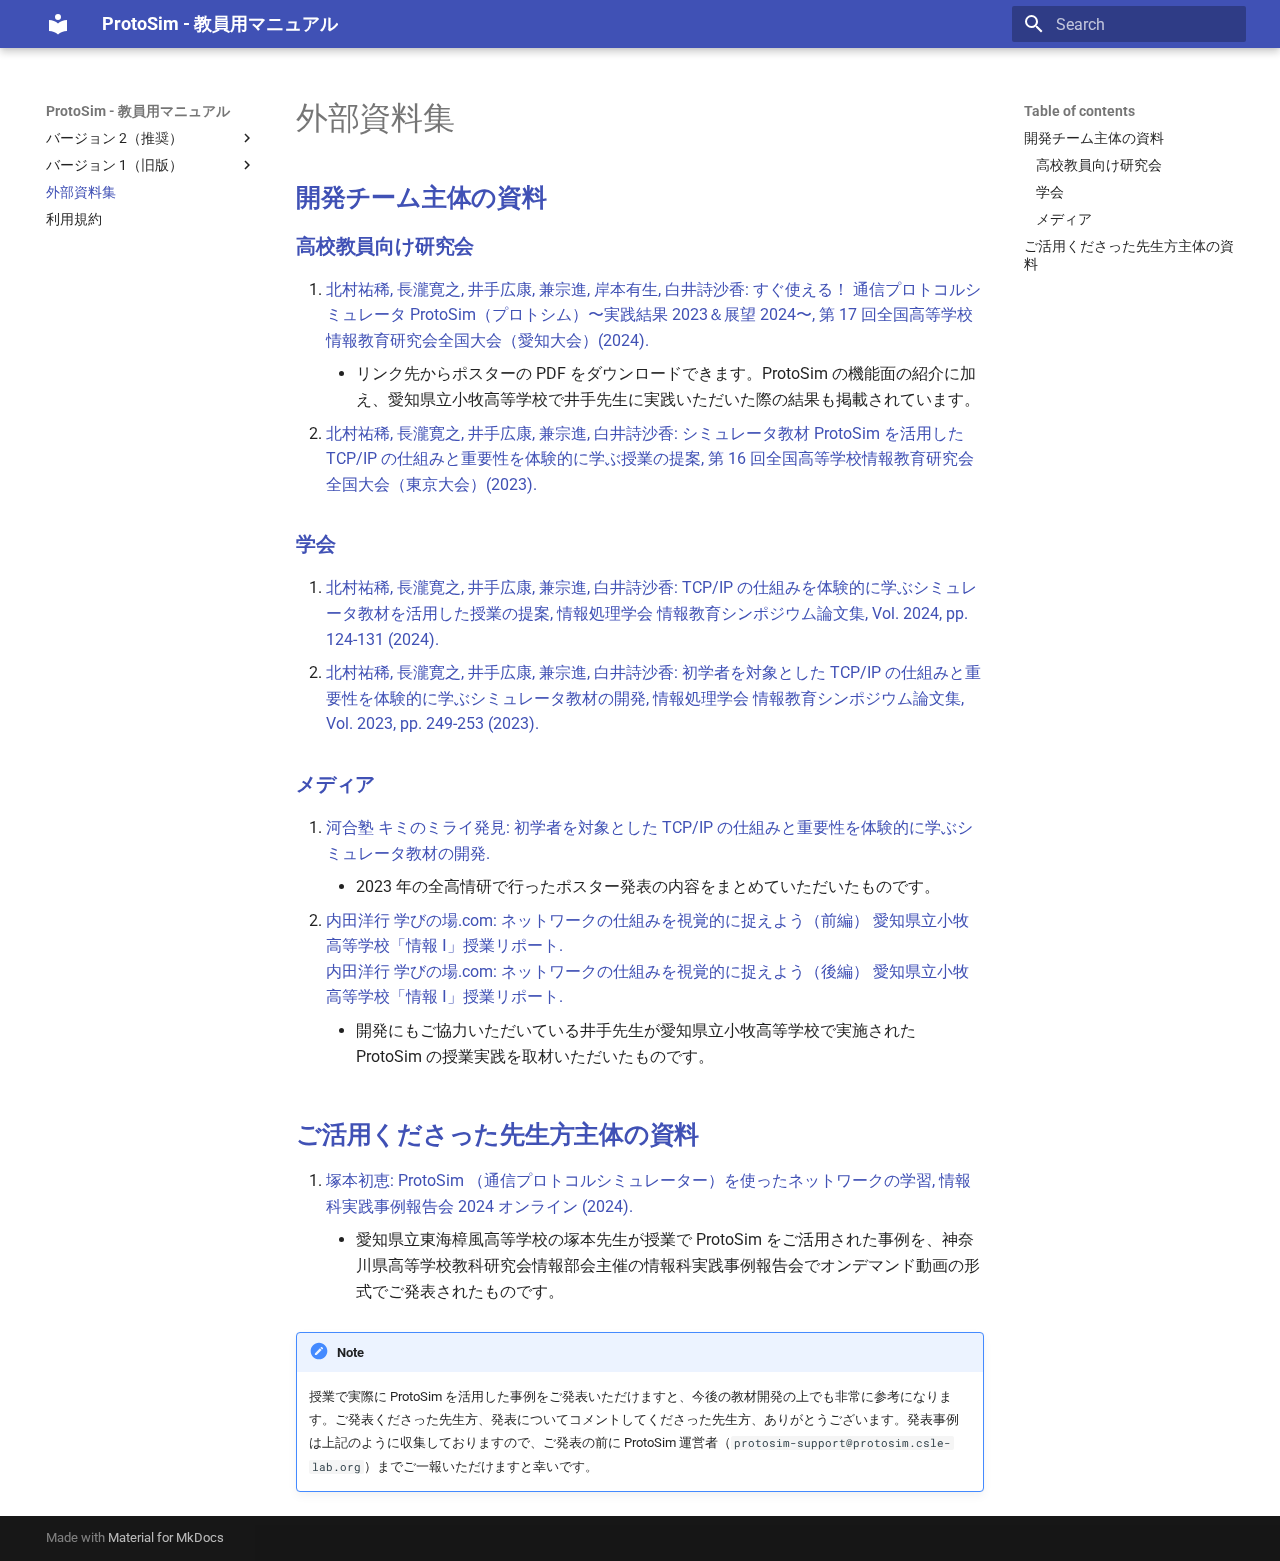
==== external-materials/index.html @ 4dfe9c63 "deploy: 3a250bc74077a97621abd88cabe1402d2c75d0f8" ====
<!doctype html>
<html lang="en" class="no-js">
  <head>
    
      <meta charset="utf-8">
      <meta name="viewport" content="width=device-width,initial-scale=1">
      
      
      
      
        <link rel="prev" href="../tutorial-advanced/">
      
      
        <link rel="next" href="../terms-of-service/">
      
      
      <link rel="icon" href="../favicon.ico">
      <meta name="generator" content="mkdocs-1.6.1, mkdocs-material-9.6.7">
    
    
      
        <title>外部資料集 - ProtoSim - 教員用マニュアル</title>
      
    
    
      <link rel="stylesheet" href="../assets/stylesheets/main.8608ea7d.min.css">
      
      


    
    
      
    
    
      
        
        
        <link rel="preconnect" href="https://fonts.gstatic.com" crossorigin>
        <link rel="stylesheet" href="https://fonts.googleapis.com/css?family=Roboto:300,300i,400,400i,700,700i%7CRoboto+Mono:400,400i,700,700i&display=fallback">
        <style>:root{--md-text-font:"Roboto";--md-code-font:"Roboto Mono"}</style>
      
    
    
      <link rel="stylesheet" href="../css/extra.css">
    
    <script>__md_scope=new URL("..",location),__md_hash=e=>[...e].reduce(((e,_)=>(e<<5)-e+_.charCodeAt(0)),0),__md_get=(e,_=localStorage,t=__md_scope)=>JSON.parse(_.getItem(t.pathname+"."+e)),__md_set=(e,_,t=localStorage,a=__md_scope)=>{try{t.setItem(a.pathname+"."+e,JSON.stringify(_))}catch(e){}}</script>
    
      
  


  
  

<script id="__analytics">function __md_analytics(){function e(){dataLayer.push(arguments)}window.dataLayer=window.dataLayer||[],e("js",new Date),e("config","G-8679316902"),document.addEventListener("DOMContentLoaded",(function(){document.forms.search&&document.forms.search.query.addEventListener("blur",(function(){this.value&&e("event","search",{search_term:this.value})}));document$.subscribe((function(){var t=document.forms.feedback;if(void 0!==t)for(var a of t.querySelectorAll("[type=submit]"))a.addEventListener("click",(function(a){a.preventDefault();var n=document.location.pathname,d=this.getAttribute("data-md-value");e("event","feedback",{page:n,data:d}),t.firstElementChild.disabled=!0;var r=t.querySelector(".md-feedback__note [data-md-value='"+d+"']");r&&(r.hidden=!1)})),t.hidden=!1})),location$.subscribe((function(t){e("config","G-8679316902",{page_path:t.pathname})}))}));var t=document.createElement("script");t.async=!0,t.src="https://www.googletagmanager.com/gtag/js?id=G-8679316902",document.getElementById("__analytics").insertAdjacentElement("afterEnd",t)}</script>
  
    <script>"undefined"!=typeof __md_analytics&&__md_analytics()</script>
  

    
    
    
  </head>
  
  
    <body dir="ltr">
  
    
    <input class="md-toggle" data-md-toggle="drawer" type="checkbox" id="__drawer" autocomplete="off">
    <input class="md-toggle" data-md-toggle="search" type="checkbox" id="__search" autocomplete="off">
    <label class="md-overlay" for="__drawer"></label>
    <div data-md-component="skip">
      
        
        <a href="#_1" class="md-skip">
          Skip to content
        </a>
      
    </div>
    <div data-md-component="announce">
      
    </div>
    
    
      

  

<header class="md-header md-header--shadow" data-md-component="header">
  <nav class="md-header__inner md-grid" aria-label="Header">
    <a href=".." title="ProtoSim - 教員用マニュアル" class="md-header__button md-logo" aria-label="ProtoSim - 教員用マニュアル" data-md-component="logo">
      
  
  <svg xmlns="http://www.w3.org/2000/svg" viewBox="0 0 24 24"><path d="M12 8a3 3 0 0 0 3-3 3 3 0 0 0-3-3 3 3 0 0 0-3 3 3 3 0 0 0 3 3m0 3.54C9.64 9.35 6.5 8 3 8v11c3.5 0 6.64 1.35 9 3.54 2.36-2.19 5.5-3.54 9-3.54V8c-3.5 0-6.64 1.35-9 3.54"/></svg>

    </a>
    <label class="md-header__button md-icon" for="__drawer">
      
      <svg xmlns="http://www.w3.org/2000/svg" viewBox="0 0 24 24"><path d="M3 6h18v2H3zm0 5h18v2H3zm0 5h18v2H3z"/></svg>
    </label>
    <div class="md-header__title" data-md-component="header-title">
      <div class="md-header__ellipsis">
        <div class="md-header__topic">
          <span class="md-ellipsis">
            ProtoSim - 教員用マニュアル
          </span>
        </div>
        <div class="md-header__topic" data-md-component="header-topic">
          <span class="md-ellipsis">
            
              外部資料集
            
          </span>
        </div>
      </div>
    </div>
    
    
      <script>var palette=__md_get("__palette");if(palette&&palette.color){if("(prefers-color-scheme)"===palette.color.media){var media=matchMedia("(prefers-color-scheme: light)"),input=document.querySelector(media.matches?"[data-md-color-media='(prefers-color-scheme: light)']":"[data-md-color-media='(prefers-color-scheme: dark)']");palette.color.media=input.getAttribute("data-md-color-media"),palette.color.scheme=input.getAttribute("data-md-color-scheme"),palette.color.primary=input.getAttribute("data-md-color-primary"),palette.color.accent=input.getAttribute("data-md-color-accent")}for(var[key,value]of Object.entries(palette.color))document.body.setAttribute("data-md-color-"+key,value)}</script>
    
    
    
      <label class="md-header__button md-icon" for="__search">
        
        <svg xmlns="http://www.w3.org/2000/svg" viewBox="0 0 24 24"><path d="M9.5 3A6.5 6.5 0 0 1 16 9.5c0 1.61-.59 3.09-1.56 4.23l.27.27h.79l5 5-1.5 1.5-5-5v-.79l-.27-.27A6.52 6.52 0 0 1 9.5 16 6.5 6.5 0 0 1 3 9.5 6.5 6.5 0 0 1 9.5 3m0 2C7 5 5 7 5 9.5S7 14 9.5 14 14 12 14 9.5 12 5 9.5 5"/></svg>
      </label>
      <div class="md-search" data-md-component="search" role="dialog">
  <label class="md-search__overlay" for="__search"></label>
  <div class="md-search__inner" role="search">
    <form class="md-search__form" name="search">
      <input type="text" class="md-search__input" name="query" aria-label="Search" placeholder="Search" autocapitalize="off" autocorrect="off" autocomplete="off" spellcheck="false" data-md-component="search-query" required>
      <label class="md-search__icon md-icon" for="__search">
        
        <svg xmlns="http://www.w3.org/2000/svg" viewBox="0 0 24 24"><path d="M9.5 3A6.5 6.5 0 0 1 16 9.5c0 1.61-.59 3.09-1.56 4.23l.27.27h.79l5 5-1.5 1.5-5-5v-.79l-.27-.27A6.52 6.52 0 0 1 9.5 16 6.5 6.5 0 0 1 3 9.5 6.5 6.5 0 0 1 9.5 3m0 2C7 5 5 7 5 9.5S7 14 9.5 14 14 12 14 9.5 12 5 9.5 5"/></svg>
        
        <svg xmlns="http://www.w3.org/2000/svg" viewBox="0 0 24 24"><path d="M20 11v2H8l5.5 5.5-1.42 1.42L4.16 12l7.92-7.92L13.5 5.5 8 11z"/></svg>
      </label>
      <nav class="md-search__options" aria-label="Search">
        
        <button type="reset" class="md-search__icon md-icon" title="Clear" aria-label="Clear" tabindex="-1">
          
          <svg xmlns="http://www.w3.org/2000/svg" viewBox="0 0 24 24"><path d="M19 6.41 17.59 5 12 10.59 6.41 5 5 6.41 10.59 12 5 17.59 6.41 19 12 13.41 17.59 19 19 17.59 13.41 12z"/></svg>
        </button>
      </nav>
      
    </form>
    <div class="md-search__output">
      <div class="md-search__scrollwrap" tabindex="0" data-md-scrollfix>
        <div class="md-search-result" data-md-component="search-result">
          <div class="md-search-result__meta">
            Initializing search
          </div>
          <ol class="md-search-result__list" role="presentation"></ol>
        </div>
      </div>
    </div>
  </div>
</div>
    
    
  </nav>
  
</header>
    
    <div class="md-container" data-md-component="container">
      
      
        
          
        
      
      <main class="md-main" data-md-component="main">
        <div class="md-main__inner md-grid">
          
            
              
              <div class="md-sidebar md-sidebar--primary" data-md-component="sidebar" data-md-type="navigation" >
                <div class="md-sidebar__scrollwrap">
                  <div class="md-sidebar__inner">
                    



<nav class="md-nav md-nav--primary" aria-label="Navigation" data-md-level="0">
  <label class="md-nav__title" for="__drawer">
    <a href=".." title="ProtoSim - 教員用マニュアル" class="md-nav__button md-logo" aria-label="ProtoSim - 教員用マニュアル" data-md-component="logo">
      
  
  <svg xmlns="http://www.w3.org/2000/svg" viewBox="0 0 24 24"><path d="M12 8a3 3 0 0 0 3-3 3 3 0 0 0-3-3 3 3 0 0 0-3 3 3 3 0 0 0 3 3m0 3.54C9.64 9.35 6.5 8 3 8v11c3.5 0 6.64 1.35 9 3.54 2.36-2.19 5.5-3.54 9-3.54V8c-3.5 0-6.64 1.35-9 3.54"/></svg>

    </a>
    ProtoSim - 教員用マニュアル
  </label>
  
  <ul class="md-nav__list" data-md-scrollfix>
    
      
      
  
  
  
  
    
    
    
    
    <li class="md-nav__item md-nav__item--nested">
      
        
        
        <input class="md-nav__toggle md-toggle " type="checkbox" id="__nav_1" >
        
          
          <label class="md-nav__link" for="__nav_1" id="__nav_1_label" tabindex="0">
            
  
  <span class="md-ellipsis">
    バージョン 2（推奨）
    
  </span>
  

            <span class="md-nav__icon md-icon"></span>
          </label>
        
        <nav class="md-nav" data-md-level="1" aria-labelledby="__nav_1_label" aria-expanded="false">
          <label class="md-nav__title" for="__nav_1">
            <span class="md-nav__icon md-icon"></span>
            バージョン 2（推奨）
          </label>
          <ul class="md-nav__list" data-md-scrollfix>
            
              
                
  
  
  
  
    <li class="md-nav__item">
      <a href="../v2/overall/" class="md-nav__link">
        
  
  <span class="md-ellipsis">
    ProtoSim（バージョン 2）とは
    
  </span>
  

      </a>
    </li>
  

              
            
              
                
  
  
  
  
    <li class="md-nav__item">
      <a href="../v2/model/" class="md-nav__link">
        
  
  <span class="md-ellipsis">
    授業モデル
    
  </span>
  

      </a>
    </li>
  

              
            
              
                
  
  
  
  
    <li class="md-nav__item">
      <a href="../v2/tutorial-all/" class="md-nav__link">
        
  
  <span class="md-ellipsis">
    「完全版」
    
  </span>
  

      </a>
    </li>
  

              
            
              
                
  
  
  
  
    <li class="md-nav__item">
      <a href="../v2/tutorial-additional/" class="md-nav__link">
        
  
  <span class="md-ellipsis">
    「完全版 <追加ミッション>」
    
  </span>
  

      </a>
    </li>
  

              
            
          </ul>
        </nav>
      
    </li>
  

    
      
      
  
  
  
  
    
    
    
    
    <li class="md-nav__item md-nav__item--nested">
      
        
        
        <input class="md-nav__toggle md-toggle " type="checkbox" id="__nav_2" >
        
          
          <label class="md-nav__link" for="__nav_2" id="__nav_2_label" tabindex="0">
            
  
  <span class="md-ellipsis">
    バージョン 1（旧版）
    
  </span>
  

            <span class="md-nav__icon md-icon"></span>
          </label>
        
        <nav class="md-nav" data-md-level="1" aria-labelledby="__nav_2_label" aria-expanded="false">
          <label class="md-nav__title" for="__nav_2">
            <span class="md-nav__icon md-icon"></span>
            バージョン 1（旧版）
          </label>
          <ul class="md-nav__list" data-md-scrollfix>
            
              
                
  
  
  
  
    <li class="md-nav__item">
      <a href="../tutorial/" class="md-nav__link">
        
  
  <span class="md-ellipsis">
    教材の構成
    
  </span>
  

      </a>
    </li>
  

              
            
              
                
  
  
  
  
    <li class="md-nav__item">
      <a href="../tutorial-basic/" class="md-nav__link">
        
  
  <span class="md-ellipsis">
    基礎編
    
  </span>
  

      </a>
    </li>
  

              
            
              
                
  
  
  
  
    <li class="md-nav__item">
      <a href="../tutorial-advanced/" class="md-nav__link">
        
  
  <span class="md-ellipsis">
    発展編
    
  </span>
  

      </a>
    </li>
  

              
            
          </ul>
        </nav>
      
    </li>
  

    
      
      
  
  
    
  
  
  
    <li class="md-nav__item md-nav__item--active">
      
      <input class="md-nav__toggle md-toggle" type="checkbox" id="__toc">
      
      
        
      
      
        <label class="md-nav__link md-nav__link--active" for="__toc">
          
  
  <span class="md-ellipsis">
    外部資料集
    
  </span>
  

          <span class="md-nav__icon md-icon"></span>
        </label>
      
      <a href="./" class="md-nav__link md-nav__link--active">
        
  
  <span class="md-ellipsis">
    外部資料集
    
  </span>
  

      </a>
      
        

<nav class="md-nav md-nav--secondary" aria-label="Table of contents">
  
  
  
    
  
  
    <label class="md-nav__title" for="__toc">
      <span class="md-nav__icon md-icon"></span>
      Table of contents
    </label>
    <ul class="md-nav__list" data-md-component="toc" data-md-scrollfix>
      
        <li class="md-nav__item">
  <a href="#_2" class="md-nav__link">
    <span class="md-ellipsis">
      開発チーム主体の資料
    </span>
  </a>
  
    <nav class="md-nav" aria-label="開発チーム主体の資料">
      <ul class="md-nav__list">
        
          <li class="md-nav__item">
  <a href="#_3" class="md-nav__link">
    <span class="md-ellipsis">
      高校教員向け研究会
    </span>
  </a>
  
</li>
        
          <li class="md-nav__item">
  <a href="#_4" class="md-nav__link">
    <span class="md-ellipsis">
      学会
    </span>
  </a>
  
</li>
        
          <li class="md-nav__item">
  <a href="#_5" class="md-nav__link">
    <span class="md-ellipsis">
      メディア
    </span>
  </a>
  
</li>
        
      </ul>
    </nav>
  
</li>
      
        <li class="md-nav__item">
  <a href="#_6" class="md-nav__link">
    <span class="md-ellipsis">
      ご活用くださった先生方主体の資料
    </span>
  </a>
  
</li>
      
    </ul>
  
</nav>
      
    </li>
  

    
      
      
  
  
  
  
    <li class="md-nav__item">
      <a href="../terms-of-service/" class="md-nav__link">
        
  
  <span class="md-ellipsis">
    利用規約
    
  </span>
  

      </a>
    </li>
  

    
  </ul>
</nav>
                  </div>
                </div>
              </div>
            
            
              
              <div class="md-sidebar md-sidebar--secondary" data-md-component="sidebar" data-md-type="toc" >
                <div class="md-sidebar__scrollwrap">
                  <div class="md-sidebar__inner">
                    

<nav class="md-nav md-nav--secondary" aria-label="Table of contents">
  
  
  
    
  
  
    <label class="md-nav__title" for="__toc">
      <span class="md-nav__icon md-icon"></span>
      Table of contents
    </label>
    <ul class="md-nav__list" data-md-component="toc" data-md-scrollfix>
      
        <li class="md-nav__item">
  <a href="#_2" class="md-nav__link">
    <span class="md-ellipsis">
      開発チーム主体の資料
    </span>
  </a>
  
    <nav class="md-nav" aria-label="開発チーム主体の資料">
      <ul class="md-nav__list">
        
          <li class="md-nav__item">
  <a href="#_3" class="md-nav__link">
    <span class="md-ellipsis">
      高校教員向け研究会
    </span>
  </a>
  
</li>
        
          <li class="md-nav__item">
  <a href="#_4" class="md-nav__link">
    <span class="md-ellipsis">
      学会
    </span>
  </a>
  
</li>
        
          <li class="md-nav__item">
  <a href="#_5" class="md-nav__link">
    <span class="md-ellipsis">
      メディア
    </span>
  </a>
  
</li>
        
      </ul>
    </nav>
  
</li>
      
        <li class="md-nav__item">
  <a href="#_6" class="md-nav__link">
    <span class="md-ellipsis">
      ご活用くださった先生方主体の資料
    </span>
  </a>
  
</li>
      
    </ul>
  
</nav>
                  </div>
                </div>
              </div>
            
          
          
            <div class="md-content" data-md-component="content">
              <article class="md-content__inner md-typeset">
                
                  



<h1 id="_1">外部資料集</h1>
<h2 id="_2">開発チーム主体の資料</h2>
<h3 id="_3">高校教員向け研究会</h3>
<ol>
<li><a href="https://researchmap.jp/yuki-kitamura/presentations/47323559" target="_blank">北村祐稀, 長瀧寛之, 井手広康, 兼宗進, 岸本有生, 白井詩沙香: すぐ使える！ 通信プロトコルシミュレータ ProtoSim（プロトシム）〜実践結果 2023＆展望 2024〜, 第 17 回全国高等学校情報教育研究会全国大会（愛知大会）(2024).</a><ul>
<li>リンク先からポスターの PDF をダウンロードできます。ProtoSim の機能面の紹介に加え、愛知県立小牧高等学校で井手先生に実践いただいた際の結果も掲載されています。</li>
</ul>
</li>
<li><a href="https://researchmap.jp/yuki-kitamura/presentations/43753090" target="_blank">北村祐稀, 長瀧寛之, 井手広康, 兼宗進, 白井詩沙香: シミュレータ教材 ProtoSim を活用した TCP/IP の仕組みと重要性を体験的に学ぶ授業の提案, 第 16 回全国高等学校情報教育研究会全国大会（東京大会）(2023).</a></li>
</ol>
<h3 id="_4">学会</h3>
<ol>
<li><a href="http://id.nii.ac.jp/1001/00237748/" target="_blank">北村祐稀, 長瀧寛之, 井手広康, 兼宗進, 白井詩沙香: TCP/IP の仕組みを体験的に学ぶシミュレータ教材を活用した授業の提案, 情報処理学会 情報教育シンポジウム論文集, Vol. 2024, pp. 124-131 (2024).</a></li>
<li><a href="http://id.nii.ac.jp/1001/00227335/" target="_blank">北村祐稀, 長瀧寛之, 井手広康, 兼宗進, 白井詩沙香: 初学者を対象とした TCP/IP の仕組みと重要性を体験的に学ぶシミュレータ教材の開発, 情報処理学会 情報教育シンポジウム論文集, Vol. 2023, pp. 249-253 (2023).</a></li>
</ol>
<h3 id="_5">メディア</h3>
<ol>
<li><a href="https://www.wakuwaku-catch.net/kouen230901/05/" target="_blank">河合塾 キミのミライ発見: 初学者を対象とした TCP/IP の仕組みと重要性を体験的に学ぶシミュレータ教材の開発.</a><ul>
<li>2023 年の全高情研で行ったポスター発表の内容をまとめていただいたものです。</li>
</ul>
</li>
<li><a href="https://www.manabinoba.com/class_reports/022610.html" target="_blank">内田洋行 学びの場.com: ネットワークの仕組みを視覚的に捉えよう（前編） 愛知県立小牧高等学校「情報 Ⅰ」授業リポート.</a><br />
<a href="https://www.manabinoba.com/class_reports/022611.html" target="_blank">内田洋行 学びの場.com: ネットワークの仕組みを視覚的に捉えよう（後編） 愛知県立小牧高等学校「情報 Ⅰ」授業リポート.</a><ul>
<li>開発にもご協力いただいている井手先生が愛知県立小牧高等学校で実施された ProtoSim の授業実践を取材いただいたものです。</li>
</ul>
</li>
</ol>
<h2 id="_6">ご活用くださった先生方主体の資料</h2>
<ol>
<li><a href="https://www.youtube.com/watch?v=_53PC_fDXng" target="_blank">塚本初恵: ProtoSim （通信プロトコルシミュレーター）を使ったネットワークの学習, 情報科実践事例報告会 2024 オンライン (2024).</a><ul>
<li>愛知県立東海樟風高等学校の塚本先生が授業で ProtoSim をご活用された事例を、神奈川県高等学校教科研究会情報部会主催の情報科実践事例報告会でオンデマンド動画の形式でご発表されたものです。</li>
</ul>
</li>
</ol>
<div class="admonition note">
<p class="admonition-title">Note</p>
<p>授業で実際に ProtoSim を活用した事例をご発表いただけますと、今後の教材開発の上でも非常に参考になります。ご発表くださった先生方、発表についてコメントしてくださった先生方、ありがとうございます。発表事例は上記のように収集しておりますので、ご発表の前に ProtoSim 運営者（<code>protosim-support@protosim.csle-lab.org</code>）までご一報いただけますと幸いです。</p>
</div>









  




                
              </article>
            </div>
          
          
<script>var target=document.getElementById(location.hash.slice(1));target&&target.name&&(target.checked=target.name.startsWith("__tabbed_"))</script>
        </div>
        
      </main>
      
        <footer class="md-footer">
  
  <div class="md-footer-meta md-typeset">
    <div class="md-footer-meta__inner md-grid">
      <div class="md-copyright">
  
  
    Made with
    <a href="https://squidfunk.github.io/mkdocs-material/" target="_blank" rel="noopener">
      Material for MkDocs
    </a>
  
</div>
      
    </div>
  </div>
</footer>
      
    </div>
    <div class="md-dialog" data-md-component="dialog">
      <div class="md-dialog__inner md-typeset"></div>
    </div>
    
    
    <script id="__config" type="application/json">{"base": "..", "features": [], "search": "../assets/javascripts/workers/search.f8cc74c7.min.js", "translations": {"clipboard.copied": "Copied to clipboard", "clipboard.copy": "Copy to clipboard", "search.result.more.one": "1 more on this page", "search.result.more.other": "# more on this page", "search.result.none": "No matching documents", "search.result.one": "1 matching document", "search.result.other": "# matching documents", "search.result.placeholder": "Type to start searching", "search.result.term.missing": "Missing", "select.version": "Select version"}}</script>
    
    
      <script src="../assets/javascripts/bundle.c8b220af.min.js"></script>
      
    
  </body>
</html>
---- assets/stylesheets/main.8608ea7d.min.css ----
@charset "UTF-8";html{-webkit-text-size-adjust:none;-moz-text-size-adjust:none;text-size-adjust:none;box-sizing:border-box}*,:after,:before{box-sizing:inherit}@media (prefers-reduced-motion){*,:after,:before{transition:none!important}}body{margin:0}a,button,input,label{-webkit-tap-highlight-color:transparent}a{color:inherit;text-decoration:none}hr{border:0;box-sizing:initial;display:block;height:.05rem;overflow:visible;padding:0}small{font-size:80%}sub,sup{line-height:1em}img{border-style:none}table{border-collapse:initial;border-spacing:0}td,th{font-weight:400;vertical-align:top}button{background:#0000;border:0;font-family:inherit;font-size:inherit;margin:0;padding:0}input{border:0;outline:none}:root{--md-primary-fg-color:#4051b5;--md-primary-fg-color--light:#5d6cc0;--md-primary-fg-color--dark:#303fa1;--md-primary-bg-color:#fff;--md-primary-bg-color--light:#ffffffb3;--md-accent-fg-color:#526cfe;--md-accent-fg-color--transparent:#526cfe1a;--md-accent-bg-color:#fff;--md-accent-bg-color--light:#ffffffb3}[data-md-color-scheme=default]{color-scheme:light}[data-md-color-scheme=default] img[src$="#gh-dark-mode-only"],[data-md-color-scheme=default] img[src$="#only-dark"]{display:none}:root,[data-md-color-scheme=default]{--md-hue:225deg;--md-default-fg-color:#000000de;--md-default-fg-color--light:#0000008a;--md-default-fg-color--lighter:#00000052;--md-default-fg-color--lightest:#00000012;--md-default-bg-color:#fff;--md-default-bg-color--light:#ffffffb3;--md-default-bg-color--lighter:#ffffff4d;--md-default-bg-color--lightest:#ffffff1f;--md-code-fg-color:#36464e;--md-code-bg-color:#f5f5f5;--md-code-hl-color:#4287ff;--md-code-hl-color--light:#4287ff1a;--md-code-hl-number-color:#d52a2a;--md-code-hl-special-color:#db1457;--md-code-hl-function-color:#a846b9;--md-code-hl-constant-color:#6e59d9;--md-code-hl-keyword-color:#3f6ec6;--md-code-hl-string-color:#1c7d4d;--md-code-hl-name-color:var(--md-code-fg-color);--md-code-hl-operator-color:var(--md-default-fg-color--light);--md-code-hl-punctuation-color:var(--md-default-fg-color--light);--md-code-hl-comment-color:var(--md-default-fg-color--light);--md-code-hl-generic-color:var(--md-default-fg-color--light);--md-code-hl-variable-color:var(--md-default-fg-color--light);--md-typeset-color:var(--md-default-fg-color);--md-typeset-a-color:var(--md-primary-fg-color);--md-typeset-del-color:#f5503d26;--md-typeset-ins-color:#0bd57026;--md-typeset-kbd-color:#fafafa;--md-typeset-kbd-accent-color:#fff;--md-typeset-kbd-border-color:#b8b8b8;--md-typeset-mark-color:#ffff0080;--md-typeset-table-color:#0000001f;--md-typeset-table-color--light:rgba(0,0,0,.035);--md-admonition-fg-color:var(--md-default-fg-color);--md-admonition-bg-color:var(--md-default-bg-color);--md-warning-fg-color:#000000de;--md-warning-bg-color:#ff9;--md-footer-fg-color:#fff;--md-footer-fg-color--light:#ffffffb3;--md-footer-fg-color--lighter:#ffffff73;--md-footer-bg-color:#000000de;--md-footer-bg-color--dark:#00000052;--md-shadow-z1:0 0.2rem 0.5rem #0000000d,0 0 0.05rem #0000001a;--md-shadow-z2:0 0.2rem 0.5rem #0000001a,0 0 0.05rem #00000040;--md-shadow-z3:0 0.2rem 0.5rem #0003,0 0 0.05rem #00000059}.md-icon svg{fill:currentcolor;display:block;height:1.2rem;width:1.2rem}body{-webkit-font-smoothing:antialiased;-moz-osx-font-smoothing:grayscale;--md-text-font-family:var(--md-text-font,_),-apple-system,BlinkMacSystemFont,Helvetica,Arial,sans-serif;--md-code-font-family:var(--md-code-font,_),SFMono-Regular,Consolas,Menlo,monospace}aside,body,input{font-feature-settings:"kern","liga";color:var(--md-typeset-color);font-family:var(--md-text-font-family)}code,kbd,pre{font-feature-settings:"kern";font-family:var(--md-code-font-family)}:root{--md-typeset-table-sort-icon:url('data:image/svg+xml;charset=utf-8,<svg xmlns="http://www.w3.org/2000/svg" viewBox="0 0 24 24"><path d="m18 21-4-4h3V7h-3l4-4 4 4h-3v10h3M2 19v-2h10v2M2 13v-2h7v2M2 7V5h4v2z"/></svg>');--md-typeset-table-sort-icon--asc:url('data:image/svg+xml;charset=utf-8,<svg xmlns="http://www.w3.org/2000/svg" viewBox="0 0 24 24"><path d="M19 17h3l-4 4-4-4h3V3h2M2 17h10v2H2M6 5v2H2V5m0 6h7v2H2z"/></svg>');--md-typeset-table-sort-icon--desc:url('data:image/svg+xml;charset=utf-8,<svg xmlns="http://www.w3.org/2000/svg" viewBox="0 0 24 24"><path d="M19 7h3l-4-4-4 4h3v14h2M2 17h10v2H2M6 5v2H2V5m0 6h7v2H2z"/></svg>')}.md-typeset{-webkit-print-color-adjust:exact;color-adjust:exact;font-size:.8rem;line-height:1.6;overflow-wrap:break-word}@media print{.md-typeset{font-size:.68rem}}.md-typeset blockquote,.md-typeset dl,.md-typeset figure,.md-typeset ol,.md-typeset pre,.md-typeset ul{margin-bottom:1em;margin-top:1em}.md-typeset h1{color:var(--md-default-fg-color--light);font-size:2em;line-height:1.3;margin:0 0 1.25em}.md-typeset h1,.md-typeset h2{font-weight:300;letter-spacing:-.01em}.md-typeset h2{font-size:1.5625em;line-height:1.4;margin:1.6em 0 .64em}.md-typeset h3{font-size:1.25em;font-weight:400;letter-spacing:-.01em;line-height:1.5;margin:1.6em 0 .8em}.md-typeset h2+h3{margin-top:.8em}.md-typeset h4{font-weight:700;letter-spacing:-.01em;margin:1em 0}.md-typeset h5,.md-typeset h6{color:var(--md-default-fg-color--light);font-size:.8em;font-weight:700;letter-spacing:-.01em;margin:1.25em 0}.md-typeset h5{text-transform:uppercase}.md-typeset h5 code{text-transform:none}.md-typeset hr{border-bottom:.05rem solid var(--md-default-fg-color--lightest);display:flow-root;margin:1.5em 0}.md-typeset a{color:var(--md-typeset-a-color);word-break:break-word}.md-typeset a,.md-typeset a:before{transition:color 125ms}.md-typeset a:focus,.md-typeset a:hover{color:var(--md-accent-fg-color)}.md-typeset a:focus code,.md-typeset a:hover code{background-color:var(--md-accent-fg-color--transparent)}.md-typeset a code{color:currentcolor;transition:background-color 125ms}.md-typeset a.focus-visible{outline-color:var(--md-accent-fg-color);outline-offset:.2rem}.md-typeset code,.md-typeset kbd,.md-typeset pre{color:var(--md-code-fg-color);direction:ltr;font-variant-ligatures:none}@media print{.md-typeset code,.md-typeset kbd,.md-typeset pre{white-space:pre-wrap}}.md-typeset code{background-color:var(--md-code-bg-color);border-radius:.1rem;-webkit-box-decoration-break:clone;box-decoration-break:clone;font-size:.85em;padding:0 .2941176471em;word-break:break-word}.md-typeset code:not(.focus-visible){-webkit-tap-highlight-color:transparent;outline:none}.md-typeset pre{display:flow-root;line-height:1.4;position:relative}.md-typeset pre>code{-webkit-box-decoration-break:slice;box-decoration-break:slice;box-shadow:none;display:block;margin:0;outline-color:var(--md-accent-fg-color);overflow:auto;padding:.7720588235em 1.1764705882em;scrollbar-color:var(--md-default-fg-color--lighter) #0000;scrollbar-width:thin;touch-action:auto;word-break:normal}.md-typeset pre>code:hover{scrollbar-color:var(--md-accent-fg-color) #0000}.md-typeset pre>code::-webkit-scrollbar{height:.2rem;width:.2rem}.md-typeset pre>code::-webkit-scrollbar-thumb{background-color:var(--md-default-fg-color--lighter)}.md-typeset pre>code::-webkit-scrollbar-thumb:hover{background-color:var(--md-accent-fg-color)}.md-typeset kbd{background-color:var(--md-typeset-kbd-color);border-radius:.1rem;box-shadow:0 .1rem 0 .05rem var(--md-typeset-kbd-border-color),0 .1rem 0 var(--md-typeset-kbd-border-color),0 -.1rem .2rem var(--md-typeset-kbd-accent-color) inset;color:var(--md-default-fg-color);display:inline-block;font-size:.75em;padding:0 .6666666667em;vertical-align:text-top;word-break:break-word}.md-typeset mark{background-color:var(--md-typeset-mark-color);-webkit-box-decoration-break:clone;box-decoration-break:clone;color:inherit;word-break:break-word}.md-typeset abbr{border-bottom:.05rem dotted var(--md-default-fg-color--light);cursor:help;text-decoration:none}.md-typeset small{opacity:.75}[dir=ltr] .md-typeset sub,[dir=ltr] .md-typeset sup{margin-left:.078125em}[dir=rtl] .md-typeset sub,[dir=rtl] .md-typeset sup{margin-right:.078125em}[dir=ltr] .md-typeset blockquote{padding-left:.6rem}[dir=rtl] .md-typeset blockquote{padding-right:.6rem}[dir=ltr] .md-typeset blockquote{border-left:.2rem solid var(--md-default-fg-color--lighter)}[dir=rtl] .md-typeset blockquote{border-right:.2rem solid var(--md-default-fg-color--lighter)}.md-typeset blockquote{color:var(--md-default-fg-color--light);margin-left:0;margin-right:0}.md-typeset ul{list-style-type:disc}.md-typeset ul[type]{list-style-type:revert-layer}[dir=ltr] .md-typeset ol,[dir=ltr] .md-typeset ul{margin-left:.625em}[dir=rtl] .md-typeset ol,[dir=rtl] .md-typeset ul{margin-right:.625em}.md-typeset ol,.md-typeset ul{padding:0}.md-typeset ol:not([hidden]),.md-typeset ul:not([hidden]){display:flow-root}.md-typeset ol ol,.md-typeset ul ol{list-style-type:lower-alpha}.md-typeset ol ol ol,.md-typeset ul ol ol{list-style-type:lower-roman}.md-typeset ol ol ol ol,.md-typeset ul ol ol ol{list-style-type:upper-alpha}.md-typeset ol ol ol ol ol,.md-typeset ul ol ol ol ol{list-style-type:upper-roman}.md-typeset ol[type],.md-typeset ul[type]{list-style-type:revert-layer}[dir=ltr] .md-typeset ol li,[dir=ltr] .md-typeset ul li{margin-left:1.25em}[dir=rtl] .md-typeset ol li,[dir=rtl] .md-typeset ul li{margin-right:1.25em}.md-typeset ol li,.md-typeset ul li{margin-bottom:.5em}.md-typeset ol li blockquote,.md-typeset ol li p,.md-typeset ul li blockquote,.md-typeset ul li p{margin:.5em 0}.md-typeset ol li:last-child,.md-typeset ul li:last-child{margin-bottom:0}[dir=ltr] .md-typeset ol li ol,[dir=ltr] .md-typeset ol li ul,[dir=ltr] .md-typeset ul li ol,[dir=ltr] .md-typeset ul li ul{margin-left:.625em}[dir=rtl] .md-typeset ol li ol,[dir=rtl] .md-typeset ol li ul,[dir=rtl] .md-typeset ul li ol,[dir=rtl] .md-typeset ul li ul{margin-right:.625em}.md-typeset ol li ol,.md-typeset ol li ul,.md-typeset ul li ol,.md-typeset ul li ul{margin-bottom:.5em;margin-top:.5em}[dir=ltr] .md-typeset dd{margin-left:1.875em}[dir=rtl] .md-typeset dd{margin-right:1.875em}.md-typeset dd{margin-bottom:1.5em;margin-top:1em}.md-typeset img,.md-typeset svg,.md-typeset video{height:auto;max-width:100%}.md-typeset img[align=left]{margin:1em 1em 1em 0}.md-typeset img[align=right]{margin:1em 0 1em 1em}.md-typeset img[align]:only-child{margin-top:0}.md-typeset figure{display:flow-root;margin:1em auto;max-width:100%;text-align:center;width:-moz-fit-content;width:fit-content}.md-typeset figure img{display:block;margin:0 auto}.md-typeset figcaption{font-style:italic;margin:1em auto;max-width:24rem}.md-typeset iframe{max-width:100%}.md-typeset table:not([class]){background-color:var(--md-default-bg-color);border:.05rem solid var(--md-typeset-table-color);border-radius:.1rem;display:inline-block;font-size:.64rem;max-width:100%;overflow:auto;touch-action:auto}@media print{.md-typeset table:not([class]){display:table}}.md-typeset table:not([class])+*{margin-top:1.5em}.md-typeset table:not([class]) td>:first-child,.md-typeset table:not([class]) th>:first-child{margin-top:0}.md-typeset table:not([class]) td>:last-child,.md-typeset table:not([class]) th>:last-child{margin-bottom:0}.md-typeset table:not([class]) td:not([align]),.md-typeset table:not([class]) th:not([align]){text-align:left}[dir=rtl] .md-typeset table:not([class]) td:not([align]),[dir=rtl] .md-typeset table:not([class]) th:not([align]){text-align:right}.md-typeset table:not([class]) th{font-weight:700;min-width:5rem;padding:.9375em 1.25em;vertical-align:top}.md-typeset table:not([class]) td{border-top:.05rem solid var(--md-typeset-table-color);padding:.9375em 1.25em;vertical-align:top}.md-typeset table:not([class]) tbody tr{transition:background-color 125ms}.md-typeset table:not([class]) tbody tr:hover{background-color:var(--md-typeset-table-color--light);box-shadow:0 .05rem 0 var(--md-default-bg-color) inset}.md-typeset table:not([class]) a{word-break:normal}.md-typeset table th[role=columnheader]{cursor:pointer}[dir=ltr] .md-typeset table th[role=columnheader]:after{margin-left:.5em}[dir=rtl] .md-typeset table th[role=columnheader]:after{margin-right:.5em}.md-typeset table th[role=columnheader]:after{content:"";display:inline-block;height:1.2em;-webkit-mask-image:var(--md-typeset-table-sort-icon);mask-image:var(--md-typeset-table-sort-icon);-webkit-mask-repeat:no-repeat;mask-repeat:no-repeat;-webkit-mask-size:contain;mask-size:contain;transition:background-color 125ms;vertical-align:text-bottom;width:1.2em}.md-typeset table th[role=columnheader]:hover:after{background-color:var(--md-default-fg-color--lighter)}.md-typeset table th[role=columnheader][aria-sort=ascending]:after{background-color:var(--md-default-fg-color--light);-webkit-mask-image:var(--md-typeset-table-sort-icon--asc);mask-image:var(--md-typeset-table-sort-icon--asc)}.md-typeset table th[role=columnheader][aria-sort=descending]:after{background-color:var(--md-default-fg-color--light);-webkit-mask-image:var(--md-typeset-table-sort-icon--desc);mask-image:var(--md-typeset-table-sort-icon--desc)}.md-typeset__scrollwrap{margin:1em -.8rem;overflow-x:auto;touch-action:auto}.md-typeset__table{display:inline-block;margin-bottom:.5em;padding:0 .8rem}@media print{.md-typeset__table{display:block}}html .md-typeset__table table{display:table;margin:0;overflow:hidden;width:100%}@media screen and (max-width:44.984375em){.md-content__inner>pre{margin:1em -.8rem}.md-content__inner>pre code{border-radius:0}}.md-typeset .md-author{border-radius:100%;display:block;flex-shrink:0;height:1.6rem;overflow:hidden;position:relative;transition:color 125ms,transform 125ms;width:1.6rem}.md-typeset .md-author img{display:block}.md-typeset .md-author--more{background:var(--md-default-fg-color--lightest);color:var(--md-default-fg-color--lighter);font-size:.6rem;font-weight:700;line-height:1.6rem;text-align:center}.md-typeset .md-author--long{height:2.4rem;width:2.4rem}.md-typeset a.md-author{transform:scale(1)}.md-typeset a.md-author img{border-radius:100%;filter:grayscale(100%) opacity(75%);transition:filter 125ms}.md-typeset a.md-author:focus,.md-typeset a.md-author:hover{transform:scale(1.1);z-index:1}.md-typeset a.md-author:focus img,.md-typeset a.md-author:hover img{filter:grayscale(0)}.md-banner{background-color:var(--md-footer-bg-color);color:var(--md-footer-fg-color);overflow:auto}@media print{.md-banner{display:none}}.md-banner--warning{background-color:var(--md-warning-bg-color);color:var(--md-warning-fg-color)}.md-banner__inner{font-size:.7rem;margin:.6rem auto;padding:0 .8rem}[dir=ltr] .md-banner__button{float:right}[dir=rtl] .md-banner__button{float:left}.md-banner__button{color:inherit;cursor:pointer;transition:opacity .25s}.no-js .md-banner__button{display:none}.md-banner__button:hover{opacity:.7}html{font-size:125%;height:100%;overflow-x:hidden}@media screen and (min-width:100em){html{font-size:137.5%}}@media screen and (min-width:125em){html{font-size:150%}}body{background-color:var(--md-default-bg-color);display:flex;flex-direction:column;font-size:.5rem;min-height:100%;position:relative;width:100%}@media print{body{display:block}}@media screen and (max-width:59.984375em){body[data-md-scrolllock]{position:fixed}}.md-grid{margin-left:auto;margin-right:auto;max-width:61rem}.md-container{display:flex;flex-direction:column;flex-grow:1}@media print{.md-container{display:block}}.md-main{flex-grow:1}.md-main__inner{display:flex;height:100%;margin-top:1.5rem}.md-ellipsis{overflow:hidden;text-overflow:ellipsis}.md-toggle{display:none}.md-option{height:0;opacity:0;position:absolute;width:0}.md-option:checked+label:not([hidden]){display:block}.md-option.focus-visible+label{outline-color:var(--md-accent-fg-color);outline-style:auto}.md-skip{background-color:var(--md-default-fg-color);border-radius:.1rem;color:var(--md-default-bg-color);font-size:.64rem;margin:.5rem;opacity:0;outline-color:var(--md-accent-fg-color);padding:.3rem .5rem;position:fixed;transform:translateY(.4rem);z-index:-1}.md-skip:focus{opacity:1;transform:translateY(0);transition:transform .25s cubic-bezier(.4,0,.2,1),opacity 175ms 75ms;z-index:10}@page{margin:25mm}:root{--md-clipboard-icon:url('data:image/svg+xml;charset=utf-8,<svg xmlns="http://www.w3.org/2000/svg" viewBox="0 0 24 24"><path d="M19 21H8V7h11m0-2H8a2 2 0 0 0-2 2v14a2 2 0 0 0 2 2h11a2 2 0 0 0 2-2V7a2 2 0 0 0-2-2m-3-4H4a2 2 0 0 0-2 2v14h2V3h12z"/></svg>')}.md-clipboard{border-radius:.1rem;color:var(--md-default-fg-color--lightest);cursor:pointer;height:1.5em;outline-color:var(--md-accent-fg-color);outline-offset:.1rem;position:absolute;right:.5em;top:.5em;transition:color .25s;width:1.5em;z-index:1}@media print{.md-clipboard{display:none}}.md-clipboard:not(.focus-visible){-webkit-tap-highlight-color:transparent;outline:none}:hover>.md-clipboard{color:var(--md-default-fg-color--light)}.md-clipboard:focus,.md-clipboard:hover{color:var(--md-accent-fg-color)}.md-clipboard:after{background-color:currentcolor;content:"";display:block;height:1.125em;margin:0 auto;-webkit-mask-image:var(--md-clipboard-icon);mask-image:var(--md-clipboard-icon);-webkit-mask-position:center;mask-position:center;-webkit-mask-repeat:no-repeat;mask-repeat:no-repeat;-webkit-mask-size:contain;mask-size:contain;width:1.125em}.md-clipboard--inline{cursor:pointer}.md-clipboard--inline code{transition:color .25s,background-color .25s}.md-clipboard--inline:focus code,.md-clipboard--inline:hover code{background-color:var(--md-accent-fg-color--transparent);color:var(--md-accent-fg-color)}.md-typeset .md-code__content{display:grid}@keyframes consent{0%{opacity:0;transform:translateY(100%)}to{opacity:1;transform:translateY(0)}}@keyframes overlay{0%{opacity:0}to{opacity:1}}.md-consent__overlay{animation:overlay .25s both;-webkit-backdrop-filter:blur(.1rem);backdrop-filter:blur(.1rem);background-color:#0000008a;height:100%;opacity:1;position:fixed;top:0;width:100%;z-index:5}.md-consent__inner{animation:consent .5s cubic-bezier(.1,.7,.1,1) both;background-color:var(--md-default-bg-color);border:0;border-radius:.1rem;bottom:0;box-shadow:0 0 .2rem #0000001a,0 .2rem .4rem #0003;max-height:100%;overflow:auto;padding:0;position:fixed;width:100%;z-index:5}.md-consent__form{padding:.8rem}.md-consent__settings{display:none;margin:1em 0}input:checked+.md-consent__settings{display:block}.md-consent__controls{margin-bottom:.8rem}.md-typeset .md-consent__controls .md-button{display:inline}@media screen and (max-width:44.984375em){.md-typeset .md-consent__controls .md-button{display:block;margin-top:.4rem;text-align:center;width:100%}}.md-consent label{cursor:pointer}.md-content{flex-grow:1;min-width:0}.md-content__inner{margin:0 .8rem 1.2rem;padding-top:.6rem}@media screen and (min-width:76.25em){[dir=ltr] .md-sidebar--primary:not([hidden])~.md-content>.md-content__inner{margin-left:1.2rem}[dir=ltr] .md-sidebar--secondary:not([hidden])~.md-content>.md-content__inner,[dir=rtl] .md-sidebar--primary:not([hidden])~.md-content>.md-content__inner{margin-right:1.2rem}[dir=rtl] .md-sidebar--secondary:not([hidden])~.md-content>.md-content__inner{margin-left:1.2rem}}.md-content__inner:before{content:"";display:block;height:.4rem}.md-content__inner>:last-child{margin-bottom:0}[dir=ltr] .md-content__button{float:right}[dir=rtl] .md-content__button{float:left}[dir=ltr] .md-content__button{margin-left:.4rem}[dir=rtl] .md-content__button{margin-right:.4rem}.md-content__button{margin:.4rem 0;padding:0}@media print{.md-content__button{display:none}}.md-typeset .md-content__button{color:var(--md-default-fg-color--lighter)}.md-content__button svg{display:inline;vertical-align:top}[dir=rtl] .md-content__button svg{transform:scaleX(-1)}[dir=ltr] .md-dialog{right:.8rem}[dir=rtl] .md-dialog{left:.8rem}.md-dialog{background-color:var(--md-default-fg-color);border-radius:.1rem;bottom:.8rem;box-shadow:var(--md-shadow-z3);min-width:11.1rem;opacity:0;padding:.4rem .6rem;pointer-events:none;position:fixed;transform:translateY(100%);transition:transform 0ms .4s,opacity .4s;z-index:4}@media print{.md-dialog{display:none}}.md-dialog--active{opacity:1;pointer-events:auto;transform:translateY(0);transition:transform .4s cubic-bezier(.075,.85,.175,1),opacity .4s}.md-dialog__inner{color:var(--md-default-bg-color);font-size:.7rem}.md-feedback{margin:2em 0 1em;text-align:center}.md-feedback fieldset{border:none;margin:0;padding:0}.md-feedback__title{font-weight:700;margin:1em auto}.md-feedback__inner{position:relative}.md-feedback__list{display:flex;flex-wrap:wrap;place-content:baseline center;position:relative}.md-feedback__list:hover .md-icon:not(:disabled){color:var(--md-default-fg-color--lighter)}:disabled .md-feedback__list{min-height:1.8rem}.md-feedback__icon{color:var(--md-default-fg-color--light);cursor:pointer;flex-shrink:0;margin:0 .1rem;transition:color 125ms}.md-feedback__icon:not(:disabled).md-icon:hover{color:var(--md-accent-fg-color)}.md-feedback__icon:disabled{color:var(--md-default-fg-color--lightest);pointer-events:none}.md-feedback__note{opacity:0;position:relative;transform:translateY(.4rem);transition:transform .4s cubic-bezier(.1,.7,.1,1),opacity .15s}.md-feedback__note>*{margin:0 auto;max-width:16rem}:disabled .md-feedback__note{opacity:1;transform:translateY(0)}@media print{.md-feedback{display:none}}.md-footer{background-color:var(--md-footer-bg-color);color:var(--md-footer-fg-color)}@media print{.md-footer{display:none}}.md-footer__inner{justify-content:space-between;overflow:auto;padding:.2rem}.md-footer__inner:not([hidden]){display:flex}.md-footer__link{align-items:end;display:flex;flex-grow:0.01;margin-bottom:.4rem;margin-top:1rem;max-width:100%;outline-color:var(--md-accent-fg-color);overflow:hidden;transition:opacity .25s}.md-footer__link:focus,.md-footer__link:hover{opacity:.7}[dir=rtl] .md-footer__link svg{transform:scaleX(-1)}@media screen and (max-width:44.984375em){.md-footer__link--prev{flex-shrink:0}.md-footer__link--prev .md-footer__title{display:none}}[dir=ltr] .md-footer__link--next{margin-left:auto}[dir=rtl] .md-footer__link--next{margin-right:auto}.md-footer__link--next{text-align:right}[dir=rtl] .md-footer__link--next{text-align:left}.md-footer__title{flex-grow:1;font-size:.9rem;margin-bottom:.7rem;max-width:calc(100% - 2.4rem);padding:0 1rem;white-space:nowrap}.md-footer__button{margin:.2rem;padding:.4rem}.md-footer__direction{font-size:.64rem;opacity:.7}.md-footer-meta{background-color:var(--md-footer-bg-color--dark)}.md-footer-meta__inner{display:flex;flex-wrap:wrap;justify-content:space-between;padding:.2rem}html .md-footer-meta.md-typeset a{color:var(--md-footer-fg-color--light)}html .md-footer-meta.md-typeset a:focus,html .md-footer-meta.md-typeset a:hover{color:var(--md-footer-fg-color)}.md-copyright{color:var(--md-footer-fg-color--lighter);font-size:.64rem;margin:auto .6rem;padding:.4rem 0;width:100%}@media screen and (min-width:45em){.md-copyright{width:auto}}.md-copyright__highlight{color:var(--md-footer-fg-color--light)}.md-social{display:inline-flex;gap:.2rem;margin:0 .4rem;padding:.2rem 0 .6rem}@media screen and (min-width:45em){.md-social{padding:.6rem 0}}.md-social__link{display:inline-block;height:1.6rem;text-align:center;width:1.6rem}.md-social__link:before{line-height:1.9}.md-social__link svg{fill:currentcolor;max-height:.8rem;vertical-align:-25%}.md-typeset .md-button{border:.1rem solid;border-radius:.1rem;color:var(--md-primary-fg-color);cursor:pointer;display:inline-block;font-weight:700;padding:.625em 2em;transition:color 125ms,background-color 125ms,border-color 125ms}.md-typeset .md-button--primary{background-color:var(--md-primary-fg-color);border-color:var(--md-primary-fg-color);color:var(--md-primary-bg-color)}.md-typeset .md-button:focus,.md-typeset .md-button:hover{background-color:var(--md-accent-fg-color);border-color:var(--md-accent-fg-color);color:var(--md-accent-bg-color)}[dir=ltr] .md-typeset .md-input{border-top-left-radius:.1rem}[dir=ltr] .md-typeset .md-input,[dir=rtl] .md-typeset .md-input{border-top-right-radius:.1rem}[dir=rtl] .md-typeset .md-input{border-top-left-radius:.1rem}.md-typeset .md-input{border-bottom:.1rem solid var(--md-default-fg-color--lighter);box-shadow:var(--md-shadow-z1);font-size:.8rem;height:1.8rem;padding:0 .6rem;transition:border .25s,box-shadow .25s}.md-typeset .md-input:focus,.md-typeset .md-input:hover{border-bottom-color:var(--md-accent-fg-color);box-shadow:var(--md-shadow-z2)}.md-typeset .md-input--stretch{width:100%}.md-header{background-color:var(--md-primary-fg-color);box-shadow:0 0 .2rem #0000,0 .2rem .4rem #0000;color:var(--md-primary-bg-color);display:block;left:0;position:sticky;right:0;top:0;z-index:4}@media print{.md-header{display:none}}.md-header[hidden]{transform:translateY(-100%);transition:transform .25s cubic-bezier(.8,0,.6,1),box-shadow .25s}.md-header--shadow{box-shadow:0 0 .2rem #0000001a,0 .2rem .4rem #0003;transition:transform .25s cubic-bezier(.1,.7,.1,1),box-shadow .25s}.md-header__inner{align-items:center;display:flex;padding:0 .2rem}.md-header__button{color:currentcolor;cursor:pointer;margin:.2rem;outline-color:var(--md-accent-fg-color);padding:.4rem;position:relative;transition:opacity .25s;vertical-align:middle;z-index:1}.md-header__button:hover{opacity:.7}.md-header__button:not([hidden]){display:inline-block}.md-header__button:not(.focus-visible){-webkit-tap-highlight-color:transparent;outline:none}.md-header__button.md-logo{margin:.2rem;padding:.4rem}@media screen and (max-width:76.234375em){.md-header__button.md-logo{display:none}}.md-header__button.md-logo img,.md-header__button.md-logo svg{fill:currentcolor;display:block;height:1.2rem;width:auto}@media screen and (min-width:60em){.md-header__button[for=__search]{display:none}}.no-js .md-header__button[for=__search]{display:none}[dir=rtl] .md-header__button[for=__search] svg{transform:scaleX(-1)}@media screen and (min-width:76.25em){.md-header__button[for=__drawer]{display:none}}.md-header__topic{display:flex;max-width:100%;position:absolute;transition:transform .4s cubic-bezier(.1,.7,.1,1),opacity .15s;white-space:nowrap}.md-header__topic+.md-header__topic{opacity:0;pointer-events:none;transform:translateX(1.25rem);transition:transform .4s cubic-bezier(1,.7,.1,.1),opacity .15s;z-index:-1}[dir=rtl] .md-header__topic+.md-header__topic{transform:translateX(-1.25rem)}.md-header__topic:first-child{font-weight:700}[dir=ltr] .md-header__title{margin-left:1rem;margin-right:.4rem}[dir=rtl] .md-header__title{margin-left:.4rem;margin-right:1rem}.md-header__title{flex-grow:1;font-size:.9rem;height:2.4rem;line-height:2.4rem}.md-header__title--active .md-header__topic{opacity:0;pointer-events:none;transform:translateX(-1.25rem);transition:transform .4s cubic-bezier(1,.7,.1,.1),opacity .15s;z-index:-1}[dir=rtl] .md-header__title--active .md-header__topic{transform:translateX(1.25rem)}.md-header__title--active .md-header__topic+.md-header__topic{opacity:1;pointer-events:auto;transform:translateX(0);transition:transform .4s cubic-bezier(.1,.7,.1,1),opacity .15s;z-index:0}.md-header__title>.md-header__ellipsis{height:100%;position:relative;width:100%}.md-header__option{display:flex;flex-shrink:0;max-width:100%;transition:max-width 0ms .25s,opacity .25s .25s;white-space:nowrap}[data-md-toggle=search]:checked~.md-header .md-header__option{max-width:0;opacity:0;transition:max-width 0ms,opacity 0ms}.md-header__option>input{bottom:0}.md-header__source{display:none}@media screen and (min-width:60em){[dir=ltr] .md-header__source{margin-left:1rem}[dir=rtl] .md-header__source{margin-right:1rem}.md-header__source{display:block;max-width:11.7rem;width:11.7rem}}@media screen and (min-width:76.25em){[dir=ltr] .md-header__source{margin-left:1.4rem}[dir=rtl] .md-header__source{margin-right:1.4rem}}.md-meta{color:var(--md-default-fg-color--light);font-size:.7rem;line-height:1.3}.md-meta__list{display:inline-flex;flex-wrap:wrap;list-style:none;margin:0;padding:0}.md-meta__item:not(:last-child):after{content:"·";margin-left:.2rem;margin-right:.2rem}.md-meta__link{color:var(--md-typeset-a-color)}.md-meta__link:focus,.md-meta__link:hover{color:var(--md-accent-fg-color)}.md-draft{background-color:#ff1744;border-radius:.125em;color:#fff;display:inline-block;font-weight:700;padding-left:.5714285714em;padding-right:.5714285714em}:root{--md-nav-icon--prev:url('data:image/svg+xml;charset=utf-8,<svg xmlns="http://www.w3.org/2000/svg" viewBox="0 0 24 24"><path d="M20 11v2H8l5.5 5.5-1.42 1.42L4.16 12l7.92-7.92L13.5 5.5 8 11z"/></svg>');--md-nav-icon--next:url('data:image/svg+xml;charset=utf-8,<svg xmlns="http://www.w3.org/2000/svg" viewBox="0 0 24 24"><path d="M8.59 16.58 13.17 12 8.59 7.41 10 6l6 6-6 6z"/></svg>');--md-toc-icon:url('data:image/svg+xml;charset=utf-8,<svg xmlns="http://www.w3.org/2000/svg" viewBox="0 0 24 24"><path d="M3 9h14V7H3zm0 4h14v-2H3zm0 4h14v-2H3zm16 0h2v-2h-2zm0-10v2h2V7zm0 6h2v-2h-2z"/></svg>')}.md-nav{font-size:.7rem;line-height:1.3}.md-nav__title{color:var(--md-default-fg-color--light);display:block;font-weight:700;overflow:hidden;padding:0 .6rem;text-overflow:ellipsis}.md-nav__title .md-nav__button{display:none}.md-nav__title .md-nav__button img{height:100%;width:auto}.md-nav__title .md-nav__button.md-logo img,.md-nav__title .md-nav__button.md-logo svg{fill:currentcolor;display:block;height:2.4rem;max-width:100%;object-fit:contain;width:auto}.md-nav__list{list-style:none;margin:0;padding:0}.md-nav__link{align-items:flex-start;display:flex;gap:.4rem;margin-top:.625em;scroll-snap-align:start;transition:color 125ms}.md-nav__link--passed{color:var(--md-default-fg-color--light)}.md-nav__item .md-nav__link--active,.md-nav__item .md-nav__link--active code{color:var(--md-typeset-a-color)}.md-nav__link .md-ellipsis{position:relative}[dir=ltr] .md-nav__link .md-icon:last-child{margin-left:auto}[dir=rtl] .md-nav__link .md-icon:last-child{margin-right:auto}.md-nav__link svg{fill:currentcolor;flex-shrink:0;height:1.3em;position:relative}.md-nav__link[for]:focus,.md-nav__link[for]:hover,.md-nav__link[href]:focus,.md-nav__link[href]:hover{color:var(--md-accent-fg-color);cursor:pointer}.md-nav__link.focus-visible{outline-color:var(--md-accent-fg-color);outline-offset:.2rem}.md-nav--primary .md-nav__link[for=__toc]{display:none}.md-nav--primary .md-nav__link[for=__toc] .md-icon:after{background-color:currentcolor;display:block;height:100%;-webkit-mask-image:var(--md-toc-icon);mask-image:var(--md-toc-icon);width:100%}.md-nav--primary .md-nav__link[for=__toc]~.md-nav{display:none}.md-nav__container>.md-nav__link{margin-top:0}.md-nav__container>.md-nav__link:first-child{flex-grow:1;min-width:0}.md-nav__icon{flex-shrink:0}.md-nav__source{display:none}@media screen and (max-width:76.234375em){.md-nav--primary,.md-nav--primary .md-nav{background-color:var(--md-default-bg-color);display:flex;flex-direction:column;height:100%;left:0;position:absolute;right:0;top:0;z-index:1}.md-nav--primary .md-nav__item,.md-nav--primary .md-nav__title{font-size:.8rem;line-height:1.5}.md-nav--primary .md-nav__title{background-color:var(--md-default-fg-color--lightest);color:var(--md-default-fg-color--light);cursor:pointer;height:5.6rem;line-height:2.4rem;padding:3rem .8rem .2rem;position:relative;white-space:nowrap}[dir=ltr] .md-nav--primary .md-nav__title .md-nav__icon{left:.4rem}[dir=rtl] .md-nav--primary .md-nav__title .md-nav__icon{right:.4rem}.md-nav--primary .md-nav__title .md-nav__icon{display:block;height:1.2rem;margin:.2rem;position:absolute;top:.4rem;width:1.2rem}.md-nav--primary .md-nav__title .md-nav__icon:after{background-color:currentcolor;content:"";display:block;height:100%;-webkit-mask-image:var(--md-nav-icon--prev);mask-image:var(--md-nav-icon--prev);-webkit-mask-position:center;mask-position:center;-webkit-mask-repeat:no-repeat;mask-repeat:no-repeat;-webkit-mask-size:contain;mask-size:contain;width:100%}.md-nav--primary .md-nav__title~.md-nav__list{background-color:var(--md-default-bg-color);box-shadow:0 .05rem 0 var(--md-default-fg-color--lightest) inset;overflow-y:auto;scroll-snap-type:y mandatory;touch-action:pan-y}.md-nav--primary .md-nav__title~.md-nav__list>:first-child{border-top:0}.md-nav--primary .md-nav__title[for=__drawer]{background-color:var(--md-primary-fg-color);color:var(--md-primary-bg-color);font-weight:700}.md-nav--primary .md-nav__title .md-logo{display:block;left:.2rem;margin:.2rem;padding:.4rem;position:absolute;right:.2rem;top:.2rem}.md-nav--primary .md-nav__list{flex:1}.md-nav--primary .md-nav__item{border-top:.05rem solid var(--md-default-fg-color--lightest)}.md-nav--primary .md-nav__item--active>.md-nav__link{color:var(--md-typeset-a-color)}.md-nav--primary .md-nav__item--active>.md-nav__link:focus,.md-nav--primary .md-nav__item--active>.md-nav__link:hover{color:var(--md-accent-fg-color)}.md-nav--primary .md-nav__link{margin-top:0;padding:.6rem .8rem}.md-nav--primary .md-nav__link svg{margin-top:.1em}.md-nav--primary .md-nav__link>.md-nav__link{padding:0}[dir=ltr] .md-nav--primary .md-nav__link .md-nav__icon{margin-right:-.2rem}[dir=rtl] .md-nav--primary .md-nav__link .md-nav__icon{margin-left:-.2rem}.md-nav--primary .md-nav__link .md-nav__icon{font-size:1.2rem;height:1.2rem;width:1.2rem}.md-nav--primary .md-nav__link .md-nav__icon:after{background-color:currentcolor;content:"";display:block;height:100%;-webkit-mask-image:var(--md-nav-icon--next);mask-image:var(--md-nav-icon--next);-webkit-mask-position:center;mask-position:center;-webkit-mask-repeat:no-repeat;mask-repeat:no-repeat;-webkit-mask-size:contain;mask-size:contain;width:100%}[dir=rtl] .md-nav--primary .md-nav__icon:after{transform:scale(-1)}.md-nav--primary .md-nav--secondary .md-nav{background-color:initial;position:static}[dir=ltr] .md-nav--primary .md-nav--secondary .md-nav .md-nav__link{padding-left:1.4rem}[dir=rtl] .md-nav--primary .md-nav--secondary .md-nav .md-nav__link{padding-right:1.4rem}[dir=ltr] .md-nav--primary .md-nav--secondary .md-nav .md-nav .md-nav__link{padding-left:2rem}[dir=rtl] .md-nav--primary .md-nav--secondary .md-nav .md-nav .md-nav__link{padding-right:2rem}[dir=ltr] .md-nav--primary .md-nav--secondary .md-nav .md-nav .md-nav .md-nav__link{padding-left:2.6rem}[dir=rtl] .md-nav--primary .md-nav--secondary .md-nav .md-nav .md-nav .md-nav__link{padding-right:2.6rem}[dir=ltr] .md-nav--primary .md-nav--secondary .md-nav .md-nav .md-nav .md-nav .md-nav__link{padding-left:3.2rem}[dir=rtl] .md-nav--primary .md-nav--secondary .md-nav .md-nav .md-nav .md-nav .md-nav__link{padding-right:3.2rem}.md-nav--secondary{background-color:initial}.md-nav__toggle~.md-nav{display:flex;opacity:0;transform:translateX(100%);transition:transform .25s cubic-bezier(.8,0,.6,1),opacity 125ms 50ms}[dir=rtl] .md-nav__toggle~.md-nav{transform:translateX(-100%)}.md-nav__toggle:checked~.md-nav{opacity:1;transform:translateX(0);transition:transform .25s cubic-bezier(.4,0,.2,1),opacity 125ms 125ms}.md-nav__toggle:checked~.md-nav>.md-nav__list{-webkit-backface-visibility:hidden;backface-visibility:hidden}}@media screen and (max-width:59.984375em){.md-nav--primary .md-nav__link[for=__toc]{display:flex}.md-nav--primary .md-nav__link[for=__toc] .md-icon:after{content:""}.md-nav--primary .md-nav__link[for=__toc]+.md-nav__link{display:none}.md-nav--primary .md-nav__link[for=__toc]~.md-nav{display:flex}.md-nav__source{background-color:var(--md-primary-fg-color--dark);color:var(--md-primary-bg-color);display:block;padding:0 .2rem}}@media screen and (min-width:60em) and (max-width:76.234375em){.md-nav--integrated .md-nav__link[for=__toc]{display:flex}.md-nav--integrated .md-nav__link[for=__toc] .md-icon:after{content:""}.md-nav--integrated .md-nav__link[for=__toc]+.md-nav__link{display:none}.md-nav--integrated .md-nav__link[for=__toc]~.md-nav{display:flex}}@media screen and (min-width:60em){.md-nav{margin-bottom:-.4rem}.md-nav--secondary .md-nav__title{background:var(--md-default-bg-color);box-shadow:0 0 .4rem .4rem var(--md-default-bg-color);position:sticky;top:0;z-index:1}.md-nav--secondary .md-nav__title[for=__toc]{scroll-snap-align:start}.md-nav--secondary .md-nav__title .md-nav__icon{display:none}[dir=ltr] .md-nav--secondary .md-nav__list{padding-left:.6rem}[dir=rtl] .md-nav--secondary .md-nav__list{padding-right:.6rem}.md-nav--secondary .md-nav__list{padding-bottom:.4rem}[dir=ltr] .md-nav--secondary .md-nav__item>.md-nav__link{margin-right:.4rem}[dir=rtl] .md-nav--secondary .md-nav__item>.md-nav__link{margin-left:.4rem}}@media screen and (min-width:76.25em){.md-nav{margin-bottom:-.4rem;transition:max-height .25s cubic-bezier(.86,0,.07,1)}.md-nav--primary .md-nav__title{background:var(--md-default-bg-color);box-shadow:0 0 .4rem .4rem var(--md-default-bg-color);position:sticky;top:0;z-index:1}.md-nav--primary .md-nav__title[for=__drawer]{scroll-snap-align:start}.md-nav--primary .md-nav__title .md-nav__icon{display:none}[dir=ltr] .md-nav--primary .md-nav__list{padding-left:.6rem}[dir=rtl] .md-nav--primary .md-nav__list{padding-right:.6rem}.md-nav--primary .md-nav__list{padding-bottom:.4rem}[dir=ltr] .md-nav--primary .md-nav__item>.md-nav__link{margin-right:.4rem}[dir=rtl] .md-nav--primary .md-nav__item>.md-nav__link{margin-left:.4rem}.md-nav__toggle~.md-nav{display:grid;grid-template-rows:minmax(.4rem,0fr);opacity:0;transition:grid-template-rows .25s cubic-bezier(.86,0,.07,1),opacity .25s,visibility 0ms .25s;visibility:collapse}.md-nav__toggle~.md-nav>.md-nav__list{overflow:hidden}.md-nav__toggle.md-toggle--indeterminate~.md-nav,.md-nav__toggle:checked~.md-nav{grid-template-rows:minmax(.4rem,1fr);opacity:1;transition:grid-template-rows .25s cubic-bezier(.86,0,.07,1),opacity .15s .1s,visibility 0ms;visibility:visible}.md-nav__toggle.md-toggle--indeterminate~.md-nav{transition:none}.md-nav__item--nested>.md-nav>.md-nav__title{display:none}.md-nav__item--section{display:block;margin:1.25em 0}.md-nav__item--section:last-child{margin-bottom:0}.md-nav__item--section>.md-nav__link{font-weight:700}.md-nav__item--section>.md-nav__link[for]{color:var(--md-default-fg-color--light)}.md-nav__item--section>.md-nav__link:not(.md-nav__container){pointer-events:none}.md-nav__item--section>.md-nav__link .md-icon,.md-nav__item--section>.md-nav__link>[for]{display:none}[dir=ltr] .md-nav__item--section>.md-nav{margin-left:-.6rem}[dir=rtl] .md-nav__item--section>.md-nav{margin-right:-.6rem}.md-nav__item--section>.md-nav{display:block;opacity:1;visibility:visible}.md-nav__item--section>.md-nav>.md-nav__list>.md-nav__item{padding:0}.md-nav__icon{border-radius:100%;height:.9rem;transition:background-color .25s;width:.9rem}.md-nav__icon:hover{background-color:var(--md-accent-fg-color--transparent)}.md-nav__icon:after{background-color:currentcolor;border-radius:100%;content:"";display:inline-block;height:100%;-webkit-mask-image:var(--md-nav-icon--next);mask-image:var(--md-nav-icon--next);-webkit-mask-position:center;mask-position:center;-webkit-mask-repeat:no-repeat;mask-repeat:no-repeat;-webkit-mask-size:contain;mask-size:contain;transition:transform .25s;vertical-align:-.1rem;width:100%}[dir=rtl] .md-nav__icon:after{transform:rotate(180deg)}.md-nav__item--nested .md-nav__toggle:checked~.md-nav__link .md-nav__icon:after,.md-nav__item--nested .md-toggle--indeterminate~.md-nav__link .md-nav__icon:after{transform:rotate(90deg)}.md-nav--lifted>.md-nav__list>.md-nav__item,.md-nav--lifted>.md-nav__title{display:none}.md-nav--lifted>.md-nav__list>.md-nav__item--active{display:block}.md-nav--lifted>.md-nav__list>.md-nav__item--active>.md-nav__link{background:var(--md-default-bg-color);box-shadow:0 0 .4rem .4rem var(--md-default-bg-color);margin-top:0;position:sticky;top:0;z-index:1}.md-nav--lifted>.md-nav__list>.md-nav__item--active>.md-nav__link:not(.md-nav__container){pointer-events:none}.md-nav--lifted>.md-nav__list>.md-nav__item--active.md-nav__item--section{margin:0}[dir=ltr] .md-nav--lifted>.md-nav__list>.md-nav__item>.md-nav:not(.md-nav--secondary){margin-left:-.6rem}[dir=rtl] .md-nav--lifted>.md-nav__list>.md-nav__item>.md-nav:not(.md-nav--secondary){margin-right:-.6rem}.md-nav--lifted>.md-nav__list>.md-nav__item>[for]{color:var(--md-default-fg-color--light)}.md-nav--lifted .md-nav[data-md-level="1"]{grid-template-rows:minmax(.4rem,1fr);opacity:1;visibility:visible}[dir=ltr] .md-nav--integrated>.md-nav__list>.md-nav__item--active .md-nav--secondary{border-left:.05rem solid var(--md-primary-fg-color)}[dir=rtl] .md-nav--integrated>.md-nav__list>.md-nav__item--active .md-nav--secondary{border-right:.05rem solid var(--md-primary-fg-color)}.md-nav--integrated>.md-nav__list>.md-nav__item--active .md-nav--secondary{display:block;margin-bottom:1.25em;opacity:1;visibility:visible}.md-nav--integrated>.md-nav__list>.md-nav__item--active .md-nav--secondary>.md-nav__list{overflow:visible;padding-bottom:0}.md-nav--integrated>.md-nav__list>.md-nav__item--active .md-nav--secondary>.md-nav__title{display:none}}.md-pagination{font-size:.8rem;font-weight:700;gap:.4rem}.md-pagination,.md-pagination>*{align-items:center;display:flex;justify-content:center}.md-pagination>*{border-radius:.2rem;height:1.8rem;min-width:1.8rem;text-align:center}.md-pagination__current{background-color:var(--md-default-fg-color--lightest);color:var(--md-default-fg-color--light)}.md-pagination__link{transition:color 125ms,background-color 125ms}.md-pagination__link:focus,.md-pagination__link:hover{background-color:var(--md-accent-fg-color--transparent);color:var(--md-accent-fg-color)}.md-pagination__link:focus svg,.md-pagination__link:hover svg{color:var(--md-accent-fg-color)}.md-pagination__link.focus-visible{outline-color:var(--md-accent-fg-color);outline-offset:.2rem}.md-pagination__link svg{fill:currentcolor;color:var(--md-default-fg-color--lighter);display:block;max-height:100%;width:1.2rem}.md-post__back{border-bottom:.05rem solid var(--md-default-fg-color--lightest);margin-bottom:1.2rem;padding-bottom:1.2rem}@media screen and (max-width:76.234375em){.md-post__back{display:none}}[dir=rtl] .md-post__back svg{transform:scaleX(-1)}.md-post__authors{display:flex;flex-direction:column;gap:.6rem;margin:0 .6rem 1.2rem}.md-post .md-post__meta a{transition:color 125ms}.md-post .md-post__meta a:focus,.md-post .md-post__meta a:hover{color:var(--md-accent-fg-color)}.md-post__title{color:var(--md-default-fg-color--light);font-weight:700}.md-post--excerpt{margin-bottom:3.2rem}.md-post--excerpt .md-post__header{align-items:center;display:flex;gap:.6rem;min-height:1.6rem}.md-post--excerpt .md-post__authors{align-items:center;display:inline-flex;flex-direction:row;gap:.2rem;margin:0;min-height:2.4rem}[dir=ltr] .md-post--excerpt .md-post__meta .md-meta__list{margin-right:.4rem}[dir=rtl] .md-post--excerpt .md-post__meta .md-meta__list{margin-left:.4rem}.md-post--excerpt .md-post__content>:first-child{--md-scroll-margin:6rem;margin-top:0}.md-post>.md-nav--secondary{margin:1em 0}.md-profile{align-items:center;display:flex;font-size:.7rem;gap:.6rem;line-height:1.4;width:100%}.md-profile__description{flex-grow:1}.md-content--post{display:flex}@media screen and (max-width:76.234375em){.md-content--post{flex-flow:column-reverse}}.md-content--post>.md-content__inner{flex-grow:1;min-width:0}@media screen and (min-width:76.25em){[dir=ltr] .md-content--post>.md-content__inner{margin-left:1.2rem}[dir=rtl] .md-content--post>.md-content__inner{margin-right:1.2rem}}@media screen and (max-width:76.234375em){.md-sidebar.md-sidebar--post{padding:0;position:static;width:100%}.md-sidebar.md-sidebar--post .md-sidebar__scrollwrap{overflow:visible}.md-sidebar.md-sidebar--post .md-sidebar__inner{padding:0}.md-sidebar.md-sidebar--post .md-post__meta{margin-left:.6rem;margin-right:.6rem}.md-sidebar.md-sidebar--post .md-nav__item{border:none;display:inline}.md-sidebar.md-sidebar--post .md-nav__list{display:inline-flex;flex-wrap:wrap;gap:.6rem;padding-bottom:.6rem;padding-top:.6rem}.md-sidebar.md-sidebar--post .md-nav__link{padding:0}.md-sidebar.md-sidebar--post .md-nav{height:auto;margin-bottom:0;position:static}}:root{--md-progress-value:0;--md-progress-delay:400ms}.md-progress{background:var(--md-primary-bg-color);height:.075rem;opacity:min(clamp(0,var(--md-progress-value),1),clamp(0,100 - var(--md-progress-value),1));position:fixed;top:0;transform:scaleX(calc(var(--md-progress-value)*1%));transform-origin:left;transition:transform .5s cubic-bezier(.19,1,.22,1),opacity .25s var(--md-progress-delay);width:100%;z-index:4}:root{--md-search-result-icon:url('data:image/svg+xml;charset=utf-8,<svg xmlns="http://www.w3.org/2000/svg" viewBox="0 0 24 24"><path d="M14 2H6a2 2 0 0 0-2 2v16a2 2 0 0 0 2 2h7c-.41-.25-.8-.56-1.14-.9-.33-.33-.61-.7-.86-1.1H6V4h7v5h5v1.18c.71.16 1.39.43 2 .82V8zm6.31 16.9c1.33-2.11.69-4.9-1.4-6.22-2.11-1.33-4.91-.68-6.22 1.4-1.34 2.11-.69 4.89 1.4 6.22 1.46.93 3.32.93 4.79.02L22 23.39 23.39 22zm-3.81.1a2.5 2.5 0 0 1-2.5-2.5 2.5 2.5 0 0 1 2.5-2.5 2.5 2.5 0 0 1 2.5 2.5 2.5 2.5 0 0 1-2.5 2.5"/></svg>')}.md-search{position:relative}@media screen and (min-width:60em){.md-search{padding:.2rem 0}}.no-js .md-search{display:none}.md-search__overlay{opacity:0;z-index:1}@media screen and (max-width:59.984375em){[dir=ltr] .md-search__overlay{left:-2.2rem}[dir=rtl] .md-search__overlay{right:-2.2rem}.md-search__overlay{background-color:var(--md-default-bg-color);border-radius:1rem;height:2rem;overflow:hidden;pointer-events:none;position:absolute;top:-1rem;transform-origin:center;transition:transform .3s .1s,opacity .2s .2s;width:2rem}[data-md-toggle=search]:checked~.md-header .md-search__overlay{opacity:1;transition:transform .4s,opacity .1s}}@media screen and (min-width:60em){[dir=ltr] .md-search__overlay{left:0}[dir=rtl] .md-search__overlay{right:0}.md-search__overlay{background-color:#0000008a;cursor:pointer;height:0;position:fixed;top:0;transition:width 0ms .25s,height 0ms .25s,opacity .25s;width:0}[data-md-toggle=search]:checked~.md-header .md-search__overlay{height:200vh;opacity:1;transition:width 0ms,height 0ms,opacity .25s;width:100%}}@media screen and (max-width:29.984375em){[data-md-toggle=search]:checked~.md-header .md-search__overlay{transform:scale(45)}}@media screen and (min-width:30em) and (max-width:44.984375em){[data-md-toggle=search]:checked~.md-header .md-search__overlay{transform:scale(60)}}@media screen and (min-width:45em) and (max-width:59.984375em){[data-md-toggle=search]:checked~.md-header .md-search__overlay{transform:scale(75)}}.md-search__inner{-webkit-backface-visibility:hidden;backface-visibility:hidden}@media screen and (max-width:59.984375em){[dir=ltr] .md-search__inner{left:0}[dir=rtl] .md-search__inner{right:0}.md-search__inner{height:0;opacity:0;overflow:hidden;position:fixed;top:0;transform:translateX(5%);transition:width 0ms .3s,height 0ms .3s,transform .15s cubic-bezier(.4,0,.2,1) .15s,opacity .15s .15s;width:0;z-index:2}[dir=rtl] .md-search__inner{transform:translateX(-5%)}[data-md-toggle=search]:checked~.md-header .md-search__inner{height:100%;opacity:1;transform:translateX(0);transition:width 0ms 0ms,height 0ms 0ms,transform .15s cubic-bezier(.1,.7,.1,1) .15s,opacity .15s .15s;width:100%}}@media screen and (min-width:60em){[dir=ltr] .md-search__inner{float:right}[dir=rtl] .md-search__inner{float:left}.md-search__inner{padding:.1rem 0;position:relative;transition:width .25s cubic-bezier(.1,.7,.1,1);width:11.7rem}}@media screen and (min-width:60em) and (max-width:76.234375em){[data-md-toggle=search]:checked~.md-header .md-search__inner{width:23.4rem}}@media screen and (min-width:76.25em){[data-md-toggle=search]:checked~.md-header .md-search__inner{width:34.4rem}}.md-search__form{background-color:var(--md-default-bg-color);box-shadow:0 0 .6rem #0000;height:2.4rem;position:relative;transition:color .25s,background-color .25s;z-index:2}@media screen and (min-width:60em){.md-search__form{background-color:#00000042;border-radius:.1rem;height:1.8rem}.md-search__form:hover{background-color:#ffffff1f}}[data-md-toggle=search]:checked~.md-header .md-search__form{background-color:var(--md-default-bg-color);border-radius:.1rem .1rem 0 0;box-shadow:0 0 .6rem #00000012;color:var(--md-default-fg-color)}[dir=ltr] .md-search__input{padding-left:3.6rem;padding-right:2.2rem}[dir=rtl] .md-search__input{padding-left:2.2rem;padding-right:3.6rem}.md-search__input{background:#0000;font-size:.9rem;height:100%;position:relative;text-overflow:ellipsis;width:100%;z-index:2}.md-search__input::placeholder{transition:color .25s}.md-search__input::placeholder,.md-search__input~.md-search__icon{color:var(--md-default-fg-color--light)}.md-search__input::-ms-clear{display:none}@media screen and (max-width:59.984375em){.md-search__input{font-size:.9rem;height:2.4rem;width:100%}}@media screen and (min-width:60em){[dir=ltr] .md-search__input{padding-left:2.2rem}[dir=rtl] .md-search__input{padding-right:2.2rem}.md-search__input{color:inherit;font-size:.8rem}.md-search__input::placeholder{color:var(--md-primary-bg-color--light)}.md-search__input+.md-search__icon{color:var(--md-primary-bg-color)}[data-md-toggle=search]:checked~.md-header .md-search__input{text-overflow:clip}[data-md-toggle=search]:checked~.md-header .md-search__input+.md-search__icon{color:var(--md-default-fg-color--light)}[data-md-toggle=search]:checked~.md-header .md-search__input::placeholder{color:#0000}}.md-search__icon{cursor:pointer;display:inline-block;height:1.2rem;transition:color .25s,opacity .25s;width:1.2rem}.md-search__icon:hover{opacity:.7}[dir=ltr] .md-search__icon[for=__search]{left:.5rem}[dir=rtl] .md-search__icon[for=__search]{right:.5rem}.md-search__icon[for=__search]{position:absolute;top:.3rem;z-index:2}[dir=rtl] .md-search__icon[for=__search] svg{transform:scaleX(-1)}@media screen and (max-width:59.984375em){[dir=ltr] .md-search__icon[for=__search]{left:.8rem}[dir=rtl] .md-search__icon[for=__search]{right:.8rem}.md-search__icon[for=__search]{top:.6rem}.md-search__icon[for=__search] svg:first-child{display:none}}@media screen and (min-width:60em){.md-search__icon[for=__search]{pointer-events:none}.md-search__icon[for=__search] svg:last-child{display:none}}[dir=ltr] .md-search__options{right:.5rem}[dir=rtl] .md-search__options{left:.5rem}.md-search__options{pointer-events:none;position:absolute;top:.3rem;z-index:2}@media screen and (max-width:59.984375em){[dir=ltr] .md-search__options{right:.8rem}[dir=rtl] .md-search__options{left:.8rem}.md-search__options{top:.6rem}}[dir=ltr] .md-search__options>.md-icon{margin-left:.2rem}[dir=rtl] .md-search__options>.md-icon{margin-right:.2rem}.md-search__options>.md-icon{color:var(--md-default-fg-color--light);opacity:0;transform:scale(.75);transition:transform .15s cubic-bezier(.1,.7,.1,1),opacity .15s}.md-search__options>.md-icon:not(.focus-visible){-webkit-tap-highlight-color:transparent;outline:none}[data-md-toggle=search]:checked~.md-header .md-search__input:valid~.md-search__options>.md-icon{opacity:1;pointer-events:auto;transform:scale(1)}[data-md-toggle=search]:checked~.md-header .md-search__input:valid~.md-search__options>.md-icon:hover{opacity:.7}[dir=ltr] .md-search__suggest{padding-left:3.6rem;padding-right:2.2rem}[dir=rtl] .md-search__suggest{padding-left:2.2rem;padding-right:3.6rem}.md-search__suggest{align-items:center;color:var(--md-default-fg-color--lighter);display:flex;font-size:.9rem;height:100%;opacity:0;position:absolute;top:0;transition:opacity 50ms;white-space:nowrap;width:100%}@media screen and (min-width:60em){[dir=ltr] .md-search__suggest{padding-left:2.2rem}[dir=rtl] .md-search__suggest{padding-right:2.2rem}.md-search__suggest{font-size:.8rem}}[data-md-toggle=search]:checked~.md-header .md-search__suggest{opacity:1;transition:opacity .3s .1s}[dir=ltr] .md-search__output{border-bottom-left-radius:.1rem}[dir=ltr] .md-search__output,[dir=rtl] .md-search__output{border-bottom-right-radius:.1rem}[dir=rtl] .md-search__output{border-bottom-left-radius:.1rem}.md-search__output{overflow:hidden;position:absolute;width:100%;z-index:1}@media screen and (max-width:59.984375em){.md-search__output{bottom:0;top:2.4rem}}@media screen and (min-width:60em){.md-search__output{opacity:0;top:1.9rem;transition:opacity .4s}[data-md-toggle=search]:checked~.md-header .md-search__output{box-shadow:var(--md-shadow-z3);opacity:1}}.md-search__scrollwrap{-webkit-backface-visibility:hidden;backface-visibility:hidden;background-color:var(--md-default-bg-color);height:100%;overflow-y:auto;touch-action:pan-y}@media (-webkit-max-device-pixel-ratio:1),(max-resolution:1dppx){.md-search__scrollwrap{transform:translateZ(0)}}@media screen and (min-width:60em) and (max-width:76.234375em){.md-search__scrollwrap{width:23.4rem}}@media screen and (min-width:76.25em){.md-search__scrollwrap{width:34.4rem}}@media screen and (min-width:60em){.md-search__scrollwrap{max-height:0;scrollbar-color:var(--md-default-fg-color--lighter) #0000;scrollbar-width:thin}[data-md-toggle=search]:checked~.md-header .md-search__scrollwrap{max-height:75vh}.md-search__scrollwrap:hover{scrollbar-color:var(--md-accent-fg-color) #0000}.md-search__scrollwrap::-webkit-scrollbar{height:.2rem;width:.2rem}.md-search__scrollwrap::-webkit-scrollbar-thumb{background-color:var(--md-default-fg-color--lighter)}.md-search__scrollwrap::-webkit-scrollbar-thumb:hover{background-color:var(--md-accent-fg-color)}}.md-search-result{color:var(--md-default-fg-color);word-break:break-word}.md-search-result__meta{background-color:var(--md-default-fg-color--lightest);color:var(--md-default-fg-color--light);font-size:.64rem;line-height:1.8rem;padding:0 .8rem;scroll-snap-align:start}@media screen and (min-width:60em){[dir=ltr] .md-search-result__meta{padding-left:2.2rem}[dir=rtl] .md-search-result__meta{padding-right:2.2rem}}.md-search-result__list{list-style:none;margin:0;padding:0;-webkit-user-select:none;user-select:none}.md-search-result__item{box-shadow:0 -.05rem var(--md-default-fg-color--lightest)}.md-search-result__item:first-child{box-shadow:none}.md-search-result__link{display:block;outline:none;scroll-snap-align:start;transition:background-color .25s}.md-search-result__link:focus,.md-search-result__link:hover{background-color:var(--md-accent-fg-color--transparent)}.md-search-result__link:last-child p:last-child{margin-bottom:.6rem}.md-search-result__more>summary{cursor:pointer;display:block;outline:none;position:sticky;scroll-snap-align:start;top:0;z-index:1}.md-search-result__more>summary::marker{display:none}.md-search-result__more>summary::-webkit-details-marker{display:none}.md-search-result__more>summary>div{color:var(--md-typeset-a-color);font-size:.64rem;padding:.75em .8rem;transition:color .25s,background-color .25s}@media screen and (min-width:60em){[dir=ltr] .md-search-result__more>summary>div{padding-left:2.2rem}[dir=rtl] .md-search-result__more>summary>div{padding-right:2.2rem}}.md-search-result__more>summary:focus>div,.md-search-result__more>summary:hover>div{background-color:var(--md-accent-fg-color--transparent);color:var(--md-accent-fg-color)}.md-search-result__more[open]>summary{background-color:var(--md-default-bg-color)}.md-search-result__article{overflow:hidden;padding:0 .8rem;position:relative}@media screen and (min-width:60em){[dir=ltr] .md-search-result__article{padding-left:2.2rem}[dir=rtl] .md-search-result__article{padding-right:2.2rem}}[dir=ltr] .md-search-result__icon{left:0}[dir=rtl] .md-search-result__icon{right:0}.md-search-result__icon{color:var(--md-default-fg-color--light);height:1.2rem;margin:.5rem;position:absolute;width:1.2rem}@media screen and (max-width:59.984375em){.md-search-result__icon{display:none}}.md-search-result__icon:after{background-color:currentcolor;content:"";display:inline-block;height:100%;-webkit-mask-image:var(--md-search-result-icon);mask-image:var(--md-search-result-icon);-webkit-mask-position:center;mask-position:center;-webkit-mask-repeat:no-repeat;mask-repeat:no-repeat;-webkit-mask-size:contain;mask-size:contain;width:100%}[dir=rtl] .md-search-result__icon:after{transform:scaleX(-1)}.md-search-result .md-typeset{color:var(--md-default-fg-color--light);font-size:.64rem;line-height:1.6}.md-search-result .md-typeset h1{color:var(--md-default-fg-color);font-size:.8rem;font-weight:400;line-height:1.4;margin:.55rem 0}.md-search-result .md-typeset h1 mark{text-decoration:none}.md-search-result .md-typeset h2{color:var(--md-default-fg-color);font-size:.64rem;font-weight:700;line-height:1.6;margin:.5em 0}.md-search-result .md-typeset h2 mark{text-decoration:none}.md-search-result__terms{color:var(--md-default-fg-color);display:block;font-size:.64rem;font-style:italic;margin:.5em 0}.md-search-result mark{background-color:initial;color:var(--md-accent-fg-color);text-decoration:underline}.md-select{position:relative;z-index:1}.md-select__inner{background-color:var(--md-default-bg-color);border-radius:.1rem;box-shadow:var(--md-shadow-z2);color:var(--md-default-fg-color);left:50%;margin-top:.2rem;max-height:0;opacity:0;position:absolute;top:calc(100% - .2rem);transform:translate3d(-50%,.3rem,0);transition:transform .25s 375ms,opacity .25s .25s,max-height 0ms .5s}.md-select:focus-within .md-select__inner,.md-select:hover .md-select__inner{max-height:10rem;opacity:1;transform:translate3d(-50%,0,0);transition:transform .25s cubic-bezier(.1,.7,.1,1),opacity .25s,max-height 0ms}.md-select__inner:after{border-bottom:.2rem solid #0000;border-bottom-color:var(--md-default-bg-color);border-left:.2rem solid #0000;border-right:.2rem solid #0000;border-top:0;content:"";height:0;left:50%;margin-left:-.2rem;margin-top:-.2rem;position:absolute;top:0;width:0}.md-select__list{border-radius:.1rem;font-size:.8rem;list-style-type:none;margin:0;max-height:inherit;overflow:auto;padding:0}.md-select__item{line-height:1.8rem}[dir=ltr] .md-select__link{padding-left:.6rem;padding-right:1.2rem}[dir=rtl] .md-select__link{padding-left:1.2rem;padding-right:.6rem}.md-select__link{cursor:pointer;display:block;outline:none;scroll-snap-align:start;transition:background-color .25s,color .25s;width:100%}.md-select__link:focus,.md-select__link:hover{color:var(--md-accent-fg-color)}.md-select__link:focus{background-color:var(--md-default-fg-color--lightest)}.md-sidebar{align-self:flex-start;flex-shrink:0;padding:1.2rem 0;position:sticky;top:2.4rem;width:12.1rem}@media print{.md-sidebar{display:none}}@media screen and (max-width:76.234375em){[dir=ltr] .md-sidebar--primary{left:-12.1rem}[dir=rtl] .md-sidebar--primary{right:-12.1rem}.md-sidebar--primary{background-color:var(--md-default-bg-color);display:block;height:100%;position:fixed;top:0;transform:translateX(0);transition:transform .25s cubic-bezier(.4,0,.2,1),box-shadow .25s;width:12.1rem;z-index:5}[data-md-toggle=drawer]:checked~.md-container .md-sidebar--primary{box-shadow:var(--md-shadow-z3);transform:translateX(12.1rem)}[dir=rtl] [data-md-toggle=drawer]:checked~.md-container .md-sidebar--primary{transform:translateX(-12.1rem)}.md-sidebar--primary .md-sidebar__scrollwrap{bottom:0;left:0;margin:0;overflow:hidden;position:absolute;right:0;scroll-snap-type:none;top:0}}@media screen and (min-width:76.25em){.md-sidebar{height:0}.no-js .md-sidebar{height:auto}.md-header--lifted~.md-container .md-sidebar{top:4.8rem}}.md-sidebar--secondary{display:none;order:2}@media screen and (min-width:60em){.md-sidebar--secondary{height:0}.no-js .md-sidebar--secondary{height:auto}.md-sidebar--secondary:not([hidden]){display:block}.md-sidebar--secondary .md-sidebar__scrollwrap{touch-action:pan-y}}.md-sidebar__scrollwrap{scrollbar-gutter:stable;-webkit-backface-visibility:hidden;backface-visibility:hidden;margin:0 .2rem;overflow-y:auto;scrollbar-color:var(--md-default-fg-color--lighter) #0000;scrollbar-width:thin}.md-sidebar__scrollwrap::-webkit-scrollbar{height:.2rem;width:.2rem}.md-sidebar__scrollwrap:focus-within,.md-sidebar__scrollwrap:hover{scrollbar-color:var(--md-accent-fg-color) #0000}.md-sidebar__scrollwrap:focus-within::-webkit-scrollbar-thumb,.md-sidebar__scrollwrap:hover::-webkit-scrollbar-thumb{background-color:var(--md-default-fg-color--lighter)}.md-sidebar__scrollwrap:focus-within::-webkit-scrollbar-thumb:hover,.md-sidebar__scrollwrap:hover::-webkit-scrollbar-thumb:hover{background-color:var(--md-accent-fg-color)}@supports selector(::-webkit-scrollbar){.md-sidebar__scrollwrap{scrollbar-gutter:auto}[dir=ltr] .md-sidebar__inner{padding-right:calc(100% - 11.5rem)}[dir=rtl] .md-sidebar__inner{padding-left:calc(100% - 11.5rem)}}@media screen and (max-width:76.234375em){.md-overlay{background-color:#0000008a;height:0;opacity:0;position:fixed;top:0;transition:width 0ms .25s,height 0ms .25s,opacity .25s;width:0;z-index:5}[data-md-toggle=drawer]:checked~.md-overlay{height:100%;opacity:1;transition:width 0ms,height 0ms,opacity .25s;width:100%}}@keyframes facts{0%{height:0}to{height:.65rem}}@keyframes fact{0%{opacity:0;transform:translateY(100%)}50%{opacity:0}to{opacity:1;transform:translateY(0)}}:root{--md-source-forks-icon:url('data:image/svg+xml;charset=utf-8,<svg xmlns="http://www.w3.org/2000/svg" viewBox="0 0 16 16"><path d="M5 5.372v.878c0 .414.336.75.75.75h4.5a.75.75 0 0 0 .75-.75v-.878a2.25 2.25 0 1 1 1.5 0v.878a2.25 2.25 0 0 1-2.25 2.25h-1.5v2.128a2.251 2.251 0 1 1-1.5 0V8.5h-1.5A2.25 2.25 0 0 1 3.5 6.25v-.878a2.25 2.25 0 1 1 1.5 0M5 3.25a.75.75 0 1 0-1.5 0 .75.75 0 0 0 1.5 0m6.75.75a.75.75 0 1 0 0-1.5.75.75 0 0 0 0 1.5m-3 8.75a.75.75 0 1 0-1.5 0 .75.75 0 0 0 1.5 0"/></svg>');--md-source-repositories-icon:url('data:image/svg+xml;charset=utf-8,<svg xmlns="http://www.w3.org/2000/svg" viewBox="0 0 16 16"><path d="M2 2.5A2.5 2.5 0 0 1 4.5 0h8.75a.75.75 0 0 1 .75.75v12.5a.75.75 0 0 1-.75.75h-2.5a.75.75 0 0 1 0-1.5h1.75v-2h-8a1 1 0 0 0-.714 1.7.75.75 0 1 1-1.072 1.05A2.5 2.5 0 0 1 2 11.5Zm10.5-1h-8a1 1 0 0 0-1 1v6.708A2.5 2.5 0 0 1 4.5 9h8ZM5 12.25a.25.25 0 0 1 .25-.25h3.5a.25.25 0 0 1 .25.25v3.25a.25.25 0 0 1-.4.2l-1.45-1.087a.25.25 0 0 0-.3 0L5.4 15.7a.25.25 0 0 1-.4-.2Z"/></svg>');--md-source-stars-icon:url('data:image/svg+xml;charset=utf-8,<svg xmlns="http://www.w3.org/2000/svg" viewBox="0 0 16 16"><path d="M8 .25a.75.75 0 0 1 .673.418l1.882 3.815 4.21.612a.75.75 0 0 1 .416 1.279l-3.046 2.97.719 4.192a.751.751 0 0 1-1.088.791L8 12.347l-3.766 1.98a.75.75 0 0 1-1.088-.79l.72-4.194L.818 6.374a.75.75 0 0 1 .416-1.28l4.21-.611L7.327.668A.75.75 0 0 1 8 .25m0 2.445L6.615 5.5a.75.75 0 0 1-.564.41l-3.097.45 2.24 2.184a.75.75 0 0 1 .216.664l-.528 3.084 2.769-1.456a.75.75 0 0 1 .698 0l2.77 1.456-.53-3.084a.75.75 0 0 1 .216-.664l2.24-2.183-3.096-.45a.75.75 0 0 1-.564-.41z"/></svg>');--md-source-version-icon:url('data:image/svg+xml;charset=utf-8,<svg xmlns="http://www.w3.org/2000/svg" viewBox="0 0 16 16"><path d="M1 7.775V2.75C1 1.784 1.784 1 2.75 1h5.025c.464 0 .91.184 1.238.513l6.25 6.25a1.75 1.75 0 0 1 0 2.474l-5.026 5.026a1.75 1.75 0 0 1-2.474 0l-6.25-6.25A1.75 1.75 0 0 1 1 7.775m1.5 0c0 .066.026.13.073.177l6.25 6.25a.25.25 0 0 0 .354 0l5.025-5.025a.25.25 0 0 0 0-.354l-6.25-6.25a.25.25 0 0 0-.177-.073H2.75a.25.25 0 0 0-.25.25ZM6 5a1 1 0 1 1 0 2 1 1 0 0 1 0-2"/></svg>')}.md-source{-webkit-backface-visibility:hidden;backface-visibility:hidden;display:block;font-size:.65rem;line-height:1.2;outline-color:var(--md-accent-fg-color);transition:opacity .25s;white-space:nowrap}.md-source:hover{opacity:.7}.md-source__icon{display:inline-block;height:2.4rem;vertical-align:middle;width:2rem}[dir=ltr] .md-source__icon svg{margin-left:.6rem}[dir=rtl] .md-source__icon svg{margin-right:.6rem}.md-source__icon svg{margin-top:.6rem}[dir=ltr] .md-source__icon+.md-source__repository{padding-left:2rem}[dir=rtl] .md-source__icon+.md-source__repository{padding-right:2rem}[dir=ltr] .md-source__icon+.md-source__repository{margin-left:-2rem}[dir=rtl] .md-source__icon+.md-source__repository{margin-right:-2rem}[dir=ltr] .md-source__repository{margin-left:.6rem}[dir=rtl] .md-source__repository{margin-right:.6rem}.md-source__repository{display:inline-block;max-width:calc(100% - 1.2rem);overflow:hidden;text-overflow:ellipsis;vertical-align:middle}.md-source__facts{display:flex;font-size:.55rem;gap:.4rem;list-style-type:none;margin:.1rem 0 0;opacity:.75;overflow:hidden;padding:0;width:100%}.md-source__repository--active .md-source__facts{animation:facts .25s ease-in}.md-source__fact{overflow:hidden;text-overflow:ellipsis}.md-source__repository--active .md-source__fact{animation:fact .4s ease-out}[dir=ltr] .md-source__fact:before{margin-right:.1rem}[dir=rtl] .md-source__fact:before{margin-left:.1rem}.md-source__fact:before{background-color:currentcolor;content:"";display:inline-block;height:.6rem;-webkit-mask-position:center;mask-position:center;-webkit-mask-repeat:no-repeat;mask-repeat:no-repeat;-webkit-mask-size:contain;mask-size:contain;vertical-align:text-top;width:.6rem}.md-source__fact:nth-child(1n+2){flex-shrink:0}.md-source__fact--version:before{-webkit-mask-image:var(--md-source-version-icon);mask-image:var(--md-source-version-icon)}.md-source__fact--stars:before{-webkit-mask-image:var(--md-source-stars-icon);mask-image:var(--md-source-stars-icon)}.md-source__fact--forks:before{-webkit-mask-image:var(--md-source-forks-icon);mask-image:var(--md-source-forks-icon)}.md-source__fact--repositories:before{-webkit-mask-image:var(--md-source-repositories-icon);mask-image:var(--md-source-repositories-icon)}.md-source-file{margin:1em 0}[dir=ltr] .md-source-file__fact{margin-right:.6rem}[dir=rtl] .md-source-file__fact{margin-left:.6rem}.md-source-file__fact{align-items:center;color:var(--md-default-fg-color--light);display:inline-flex;font-size:.68rem;gap:.3rem}.md-source-file__fact .md-icon{flex-shrink:0;margin-bottom:.05rem}[dir=ltr] .md-source-file__fact .md-author{float:left}[dir=rtl] .md-source-file__fact .md-author{float:right}.md-source-file__fact .md-author{margin-right:.2rem}.md-source-file__fact svg{width:.9rem}:root{--md-status:url('data:image/svg+xml;charset=utf-8,<svg xmlns="http://www.w3.org/2000/svg" viewBox="0 0 24 24"><path d="M11 9h2V7h-2m1 13c-4.41 0-8-3.59-8-8s3.59-8 8-8 8 3.59 8 8-3.59 8-8 8m0-18A10 10 0 0 0 2 12a10 10 0 0 0 10 10 10 10 0 0 0 10-10A10 10 0 0 0 12 2m-1 15h2v-6h-2z"/></svg>');--md-status--new:url('data:image/svg+xml;charset=utf-8,<svg xmlns="http://www.w3.org/2000/svg" viewBox="0 0 24 24"><path d="m23 12-2.44-2.78.34-3.68-3.61-.82-1.89-3.18L12 3 8.6 1.54 6.71 4.72l-3.61.81.34 3.68L1 12l2.44 2.78-.34 3.69 3.61.82 1.89 3.18L12 21l3.4 1.46 1.89-3.18 3.61-.82-.34-3.68zm-10 5h-2v-2h2zm0-4h-2V7h2z"/></svg>');--md-status--deprecated:url('data:image/svg+xml;charset=utf-8,<svg xmlns="http://www.w3.org/2000/svg" viewBox="0 0 24 24"><path d="M9 3v1H4v2h1v13a2 2 0 0 0 2 2h10a2 2 0 0 0 2-2V6h1V4h-5V3zm0 5h2v9H9zm4 0h2v9h-2z"/></svg>');--md-status--encrypted:url('data:image/svg+xml;charset=utf-8,<svg xmlns="http://www.w3.org/2000/svg" viewBox="0 0 24 24"><path d="M12 1 3 5v6c0 5.55 3.84 10.74 9 12 5.16-1.26 9-6.45 9-12V5zm0 6c1.4 0 2.8 1.1 2.8 2.5V11c.6 0 1.2.6 1.2 1.3v3.5c0 .6-.6 1.2-1.3 1.2H9.2c-.6 0-1.2-.6-1.2-1.3v-3.5c0-.6.6-1.2 1.2-1.2V9.5C9.2 8.1 10.6 7 12 7m0 1.2c-.8 0-1.5.5-1.5 1.3V11h3V9.5c0-.8-.7-1.3-1.5-1.3"/></svg>')}.md-status:after{background-color:var(--md-default-fg-color--light);content:"";display:inline-block;height:1.125em;-webkit-mask-image:var(--md-status);mask-image:var(--md-status);-webkit-mask-position:center;mask-position:center;-webkit-mask-repeat:no-repeat;mask-repeat:no-repeat;-webkit-mask-size:contain;mask-size:contain;vertical-align:text-bottom;width:1.125em}.md-status:hover:after{background-color:currentcolor}.md-status--new:after{-webkit-mask-image:var(--md-status--new);mask-image:var(--md-status--new)}.md-status--deprecated:after{-webkit-mask-image:var(--md-status--deprecated);mask-image:var(--md-status--deprecated)}.md-status--encrypted:after{-webkit-mask-image:var(--md-status--encrypted);mask-image:var(--md-status--encrypted)}.md-tabs{background-color:var(--md-primary-fg-color);color:var(--md-primary-bg-color);display:block;line-height:1.3;overflow:auto;width:100%;z-index:3}@media print{.md-tabs{display:none}}@media screen and (max-width:76.234375em){.md-tabs{display:none}}.md-tabs[hidden]{pointer-events:none}[dir=ltr] .md-tabs__list{margin-left:.2rem}[dir=rtl] .md-tabs__list{margin-right:.2rem}.md-tabs__list{contain:content;display:flex;list-style:none;margin:0;overflow:auto;padding:0;scrollbar-width:none;white-space:nowrap}.md-tabs__list::-webkit-scrollbar{display:none}.md-tabs__item{height:2.4rem;padding-left:.6rem;padding-right:.6rem}.md-tabs__item--active .md-tabs__link{color:inherit;opacity:1}.md-tabs__link{-webkit-backface-visibility:hidden;backface-visibility:hidden;display:flex;font-size:.7rem;margin-top:.8rem;opacity:.7;outline-color:var(--md-accent-fg-color);outline-offset:.2rem;transition:transform .4s cubic-bezier(.1,.7,.1,1),opacity .25s}.md-tabs__link:focus,.md-tabs__link:hover{color:inherit;opacity:1}[dir=ltr] .md-tabs__link svg{margin-right:.4rem}[dir=rtl] .md-tabs__link svg{margin-left:.4rem}.md-tabs__link svg{fill:currentcolor;height:1.3em}.md-tabs__item:nth-child(2) .md-tabs__link{transition-delay:20ms}.md-tabs__item:nth-child(3) .md-tabs__link{transition-delay:40ms}.md-tabs__item:nth-child(4) .md-tabs__link{transition-delay:60ms}.md-tabs__item:nth-child(5) .md-tabs__link{transition-delay:80ms}.md-tabs__item:nth-child(6) .md-tabs__link{transition-delay:.1s}.md-tabs__item:nth-child(7) .md-tabs__link{transition-delay:.12s}.md-tabs__item:nth-child(8) .md-tabs__link{transition-delay:.14s}.md-tabs__item:nth-child(9) .md-tabs__link{transition-delay:.16s}.md-tabs__item:nth-child(10) .md-tabs__link{transition-delay:.18s}.md-tabs__item:nth-child(11) .md-tabs__link{transition-delay:.2s}.md-tabs__item:nth-child(12) .md-tabs__link{transition-delay:.22s}.md-tabs__item:nth-child(13) .md-tabs__link{transition-delay:.24s}.md-tabs__item:nth-child(14) .md-tabs__link{transition-delay:.26s}.md-tabs__item:nth-child(15) .md-tabs__link{transition-delay:.28s}.md-tabs__item:nth-child(16) .md-tabs__link{transition-delay:.3s}.md-tabs[hidden] .md-tabs__link{opacity:0;transform:translateY(50%);transition:transform 0ms .1s,opacity .1s}:root{--md-tag-icon:url('data:image/svg+xml;charset=utf-8,<svg xmlns="http://www.w3.org/2000/svg" viewBox="0 0 24 24"><path d="m5.41 21 .71-4h-4l.35-2h4l1.06-6h-4l.35-2h4l.71-4h2l-.71 4h6l.71-4h2l-.71 4h4l-.35 2h-4l-1.06 6h4l-.35 2h-4l-.71 4h-2l.71-4h-6l-.71 4zM9.53 9l-1.06 6h6l1.06-6z"/></svg>')}.md-typeset .md-tags:not([hidden]){display:inline-flex;flex-wrap:wrap;gap:.5em;margin-bottom:.75em;margin-top:-.125em}.md-typeset .md-tag{align-items:center;background:var(--md-default-fg-color--lightest);border-radius:2.4rem;display:inline-flex;font-size:.64rem;font-size:min(.8em,.64rem);font-weight:700;gap:.5em;letter-spacing:normal;line-height:1.6;padding:.3125em .78125em}.md-typeset .md-tag[href]{-webkit-tap-highlight-color:transparent;color:inherit;outline:none;transition:color 125ms,background-color 125ms}.md-typeset .md-tag[href]:focus,.md-typeset .md-tag[href]:hover{background-color:var(--md-accent-fg-color);color:var(--md-accent-bg-color)}[id]>.md-typeset .md-tag{vertical-align:text-top}.md-typeset .md-tag-icon:before{background-color:var(--md-default-fg-color--lighter);content:"";display:inline-block;height:1.2em;-webkit-mask-image:var(--md-tag-icon);mask-image:var(--md-tag-icon);-webkit-mask-position:center;mask-position:center;-webkit-mask-repeat:no-repeat;mask-repeat:no-repeat;-webkit-mask-size:contain;mask-size:contain;transition:background-color 125ms;vertical-align:text-bottom;width:1.2em}.md-typeset .md-tag-icon[href]:focus:before,.md-typeset .md-tag-icon[href]:hover:before{background-color:var(--md-accent-bg-color)}@keyframes pulse{0%{transform:scale(.95)}75%{transform:scale(1)}to{transform:scale(.95)}}:root{--md-annotation-bg-icon:url('data:image/svg+xml;charset=utf-8,<svg xmlns="http://www.w3.org/2000/svg" viewBox="0 0 24 24"><path d="M12 2A10 10 0 0 0 2 12a10 10 0 0 0 10 10 10 10 0 0 0 10-10A10 10 0 0 0 12 2"/></svg>');--md-annotation-icon:url('data:image/svg+xml;charset=utf-8,<svg xmlns="http://www.w3.org/2000/svg" viewBox="0 0 24 24"><path d="M17 13h-4v4h-2v-4H7v-2h4V7h2v4h4m-5-9A10 10 0 0 0 2 12a10 10 0 0 0 10 10 10 10 0 0 0 10-10A10 10 0 0 0 12 2"/></svg>')}.md-tooltip{-webkit-backface-visibility:hidden;backface-visibility:hidden;background-color:var(--md-default-bg-color);border-radius:.1rem;box-shadow:var(--md-shadow-z2);color:var(--md-default-fg-color);font-family:var(--md-text-font-family);left:clamp(var(--md-tooltip-0,0rem) + .8rem,var(--md-tooltip-x),100vw + var(--md-tooltip-0,0rem) + .8rem - var(--md-tooltip-width) - 2 * .8rem);max-width:calc(100vw - 1.6rem);opacity:0;position:absolute;top:var(--md-tooltip-y);transform:translateY(-.4rem);transition:transform 0ms .25s,opacity .25s,z-index .25s;width:var(--md-tooltip-width);z-index:0}.md-tooltip--active{opacity:1;transform:translateY(0);transition:transform .25s cubic-bezier(.1,.7,.1,1),opacity .25s,z-index 0ms;z-index:2}.md-tooltip--inline{font-weight:700;-webkit-user-select:none;user-select:none;width:auto}.md-tooltip--inline:not(.md-tooltip--active){transform:translateY(.2rem) scale(.9)}.md-tooltip--inline .md-tooltip__inner{font-size:.5rem;padding:.2rem .4rem}[hidden]+.md-tooltip--inline{display:none}.focus-visible>.md-tooltip,.md-tooltip:target{outline:var(--md-accent-fg-color) auto}.md-tooltip__inner{font-size:.64rem;padding:.8rem}.md-tooltip__inner.md-typeset>:first-child{margin-top:0}.md-tooltip__inner.md-typeset>:last-child{margin-bottom:0}.md-annotation{font-style:normal;font-weight:400;outline:none;text-align:initial;vertical-align:text-bottom;white-space:normal}[dir=rtl] .md-annotation{direction:rtl}code .md-annotation{font-family:var(--md-code-font-family);font-size:inherit}.md-annotation:not([hidden]){display:inline-block;line-height:1.25}.md-annotation__index{border-radius:.01px;cursor:pointer;display:inline-block;margin-left:.4ch;margin-right:.4ch;outline:none;overflow:hidden;position:relative;-webkit-user-select:none;user-select:none;vertical-align:text-top;z-index:0}.md-annotation .md-annotation__index{transition:z-index .25s}@media screen{.md-annotation__index{width:2.2ch}[data-md-visible]>.md-annotation__index{animation:pulse 2s infinite}.md-annotation__index:before{background:var(--md-default-bg-color);-webkit-mask-image:var(--md-annotation-bg-icon);mask-image:var(--md-annotation-bg-icon)}.md-annotation__index:after,.md-annotation__index:before{content:"";height:2.2ch;-webkit-mask-position:center;mask-position:center;-webkit-mask-repeat:no-repeat;mask-repeat:no-repeat;-webkit-mask-size:contain;mask-size:contain;position:absolute;top:-.1ch;width:2.2ch;z-index:-1}.md-annotation__index:after{background-color:var(--md-default-fg-color--lighter);-webkit-mask-image:var(--md-annotation-icon);mask-image:var(--md-annotation-icon);transform:scale(1.0001);transition:background-color .25s,transform .25s}.md-tooltip--active+.md-annotation__index:after{transform:rotate(45deg)}.md-tooltip--active+.md-annotation__index:after,:hover>.md-annotation__index:after{background-color:var(--md-accent-fg-color)}}.md-tooltip--active+.md-annotation__index{animation-play-state:paused;transition-duration:0ms;z-index:2}.md-annotation__index [data-md-annotation-id]{display:inline-block}@media print{.md-annotation__index [data-md-annotation-id]{background:var(--md-default-fg-color--lighter);border-radius:2ch;color:var(--md-default-bg-color);font-weight:700;padding:0 .6ch;white-space:nowrap}.md-annotation__index [data-md-annotation-id]:after{content:attr(data-md-annotation-id)}}.md-typeset .md-annotation-list{counter-reset:xxx;list-style:none}.md-typeset .md-annotation-list li{position:relative}[dir=ltr] .md-typeset .md-annotation-list li:before{left:-2.125em}[dir=rtl] .md-typeset .md-annotation-list li:before{right:-2.125em}.md-typeset .md-annotation-list li:before{background:var(--md-default-fg-color--lighter);border-radius:2ch;color:var(--md-default-bg-color);content:counter(xxx);counter-increment:xxx;font-size:.8875em;font-weight:700;height:2ch;line-height:1.25;min-width:2ch;padding:0 .6ch;position:absolute;text-align:center;top:.25em}:root{--md-tooltip-width:20rem;--md-tooltip-tail:0.3rem}.md-tooltip2{-webkit-backface-visibility:hidden;backface-visibility:hidden;color:var(--md-default-fg-color);font-family:var(--md-text-font-family);opacity:0;pointer-events:none;position:absolute;top:calc(var(--md-tooltip-host-y) + var(--md-tooltip-y));transform:translateY(-.4rem);transform-origin:calc(var(--md-tooltip-host-x) + var(--md-tooltip-x)) 0;transition:transform 0ms .25s,opacity .25s,z-index .25s;width:100%;z-index:0}.md-tooltip2:before{border-left:var(--md-tooltip-tail) solid #0000;border-right:var(--md-tooltip-tail) solid #0000;content:"";display:block;left:clamp(1.5 * .8rem,var(--md-tooltip-host-x) + var(--md-tooltip-x) - var(--md-tooltip-tail),100vw - 2 * var(--md-tooltip-tail) - 1.5 * .8rem);position:absolute;z-index:1}.md-tooltip2--top:before{border-top:var(--md-tooltip-tail) solid var(--md-default-bg-color);bottom:calc(var(--md-tooltip-tail)*-1 + .025rem);filter:drop-shadow(0 1px 0 hsla(0,0%,0%,.05))}.md-tooltip2--bottom:before{border-bottom:var(--md-tooltip-tail) solid var(--md-default-bg-color);filter:drop-shadow(0 -1px 0 hsla(0,0%,0%,.05));top:calc(var(--md-tooltip-tail)*-1 + .025rem)}.md-tooltip2--active{opacity:1;transform:translateY(0);transition:transform .4s cubic-bezier(0,1,.5,1),opacity .25s,z-index 0ms;z-index:2}.md-tooltip2__inner{scrollbar-gutter:stable;background-color:var(--md-default-bg-color);border-radius:.1rem;box-shadow:var(--md-shadow-z2);left:clamp(.8rem,var(--md-tooltip-host-x) - .8rem,100vw - var(--md-tooltip-width) - .8rem);max-height:40vh;max-width:calc(100vw - 1.6rem);position:relative;scrollbar-width:thin}.md-tooltip2__inner::-webkit-scrollbar{height:.2rem;width:.2rem}.md-tooltip2__inner::-webkit-scrollbar-thumb{background-color:var(--md-default-fg-color--lighter)}.md-tooltip2__inner::-webkit-scrollbar-thumb:hover{background-color:var(--md-accent-fg-color)}[role=tooltip]>.md-tooltip2__inner{font-size:.5rem;font-weight:700;left:clamp(.8rem,var(--md-tooltip-host-x) + var(--md-tooltip-x) - var(--md-tooltip-width)/2,100vw - var(--md-tooltip-width) - .8rem);max-width:min(100vw - 2 * .8rem,400px);padding:.2rem .4rem;-webkit-user-select:none;user-select:none;width:-moz-fit-content;width:fit-content}.md-tooltip2__inner.md-typeset>:first-child{margin-top:0}.md-tooltip2__inner.md-typeset>:last-child{margin-bottom:0}[dir=ltr] .md-top{margin-left:50%}[dir=rtl] .md-top{margin-right:50%}.md-top{background-color:var(--md-default-bg-color);border-radius:1.6rem;box-shadow:var(--md-shadow-z2);color:var(--md-default-fg-color--light);cursor:pointer;display:block;font-size:.7rem;outline:none;padding:.4rem .8rem;position:fixed;top:3.2rem;transform:translate(-50%);transition:color 125ms,background-color 125ms,transform 125ms cubic-bezier(.4,0,.2,1),opacity 125ms;z-index:2}@media print{.md-top{display:none}}[dir=rtl] .md-top{transform:translate(50%)}.md-top[hidden]{opacity:0;pointer-events:none;transform:translate(-50%,.2rem);transition-duration:0ms}[dir=rtl] .md-top[hidden]{transform:translate(50%,.2rem)}.md-top:focus,.md-top:hover{background-color:var(--md-accent-fg-color);color:var(--md-accent-bg-color)}.md-top svg{display:inline-block;vertical-align:-.5em}@keyframes hoverfix{0%{pointer-events:none}}:root{--md-version-icon:url('data:image/svg+xml;charset=utf-8,<svg xmlns="http://www.w3.org/2000/svg" viewBox="0 0 320 512"><!--! Font Awesome Free 6.7.2 by @fontawesome - https://fontawesome.com License - https://fontawesome.com/license/free (Icons: CC BY 4.0, Fonts: SIL OFL 1.1, Code: MIT License) Copyright 2024 Fonticons, Inc.--><path d="M137.4 374.6c12.5 12.5 32.8 12.5 45.3 0l128-128c9.2-9.2 11.9-22.9 6.9-34.9S301 191.9 288 191.9L32 192c-12.9 0-24.6 7.8-29.6 19.8s-2.2 25.7 6.9 34.9l128 128z"/></svg>')}.md-version{flex-shrink:0;font-size:.8rem;height:2.4rem}[dir=ltr] .md-version__current{margin-left:1.4rem;margin-right:.4rem}[dir=rtl] .md-version__current{margin-left:.4rem;margin-right:1.4rem}.md-version__current{color:inherit;cursor:pointer;outline:none;position:relative;top:.05rem}[dir=ltr] .md-version__current:after{margin-left:.4rem}[dir=rtl] .md-version__current:after{margin-right:.4rem}.md-version__current:after{background-color:currentcolor;content:"";display:inline-block;height:.6rem;-webkit-mask-image:var(--md-version-icon);mask-image:var(--md-version-icon);-webkit-mask-position:center;mask-position:center;-webkit-mask-repeat:no-repeat;mask-repeat:no-repeat;-webkit-mask-size:contain;mask-size:contain;width:.4rem}.md-version__alias{margin-left:.3rem;opacity:.7}.md-version__list{background-color:var(--md-default-bg-color);border-radius:.1rem;box-shadow:var(--md-shadow-z2);color:var(--md-default-fg-color);list-style-type:none;margin:.2rem .8rem;max-height:0;opacity:0;overflow:auto;padding:0;position:absolute;scroll-snap-type:y mandatory;top:.15rem;transition:max-height 0ms .5s,opacity .25s .25s;z-index:3}.md-version:focus-within .md-version__list,.md-version:hover .md-version__list{max-height:10rem;opacity:1;transition:max-height 0ms,opacity .25s}@media (hover:none),(pointer:coarse){.md-version:hover .md-version__list{animation:hoverfix .25s forwards}.md-version:focus-within .md-version__list{animation:none}}.md-version__item{line-height:1.8rem}[dir=ltr] .md-version__link{padding-left:.6rem;padding-right:1.2rem}[dir=rtl] .md-version__link{padding-left:1.2rem;padding-right:.6rem}.md-version__link{cursor:pointer;display:block;outline:none;scroll-snap-align:start;transition:color .25s,background-color .25s;white-space:nowrap;width:100%}.md-version__link:focus,.md-version__link:hover{color:var(--md-accent-fg-color)}.md-version__link:focus{background-color:var(--md-default-fg-color--lightest)}:root{--md-admonition-icon--note:url('data:image/svg+xml;charset=utf-8,<svg xmlns="http://www.w3.org/2000/svg" viewBox="0 0 24 24"><path d="M12 2C6.47 2 2 6.47 2 12s4.47 10 10 10 10-4.47 10-10S17.53 2 12 2m3.1 5.07c.14 0 .28.05.4.16l1.27 1.27c.23.22.23.57 0 .78l-1 1-2.05-2.05 1-1c.1-.11.24-.16.38-.16m-1.97 1.74 2.06 2.06-6.06 6.06H7.07v-2.06z"/></svg>');--md-admonition-icon--abstract:url('data:image/svg+xml;charset=utf-8,<svg xmlns="http://www.w3.org/2000/svg" viewBox="0 0 24 24"><path d="M17 9H7V7h10m0 6H7v-2h10m-3 6H7v-2h7M12 3a1 1 0 0 1 1 1 1 1 0 0 1-1 1 1 1 0 0 1-1-1 1 1 0 0 1 1-1m7 0h-4.18C14.4 1.84 13.3 1 12 1s-2.4.84-2.82 2H5a2 2 0 0 0-2 2v14a2 2 0 0 0 2 2h14a2 2 0 0 0 2-2V5a2 2 0 0 0-2-2"/></svg>');--md-admonition-icon--info:url('data:image/svg+xml;charset=utf-8,<svg xmlns="http://www.w3.org/2000/svg" viewBox="0 0 24 24"><path d="M13 9h-2V7h2m0 10h-2v-6h2m-1-9A10 10 0 0 0 2 12a10 10 0 0 0 10 10 10 10 0 0 0 10-10A10 10 0 0 0 12 2"/></svg>');--md-admonition-icon--tip:url('data:image/svg+xml;charset=utf-8,<svg xmlns="http://www.w3.org/2000/svg" viewBox="0 0 24 24"><path d="M17.66 11.2c-.23-.3-.51-.56-.77-.82-.67-.6-1.43-1.03-2.07-1.66C13.33 7.26 13 4.85 13.95 3c-.95.23-1.78.75-2.49 1.32-2.59 2.08-3.61 5.75-2.39 8.9.04.1.08.2.08.33 0 .22-.15.42-.35.5-.23.1-.47.04-.66-.12a.6.6 0 0 1-.14-.17c-1.13-1.43-1.31-3.48-.55-5.12C5.78 10 4.87 12.3 5 14.47c.06.5.12 1 .29 1.5.14.6.41 1.2.71 1.73 1.08 1.73 2.95 2.97 4.96 3.22 2.14.27 4.43-.12 6.07-1.6 1.83-1.66 2.47-4.32 1.53-6.6l-.13-.26c-.21-.46-.77-1.26-.77-1.26m-3.16 6.3c-.28.24-.74.5-1.1.6-1.12.4-2.24-.16-2.9-.82 1.19-.28 1.9-1.16 2.11-2.05.17-.8-.15-1.46-.28-2.23-.12-.74-.1-1.37.17-2.06.19.38.39.76.63 1.06.77 1 1.98 1.44 2.24 2.8.04.14.06.28.06.43.03.82-.33 1.72-.93 2.27"/></svg>');--md-admonition-icon--success:url('data:image/svg+xml;charset=utf-8,<svg xmlns="http://www.w3.org/2000/svg" viewBox="0 0 24 24"><path d="M21 7 9 19l-5.5-5.5 1.41-1.41L9 16.17 19.59 5.59z"/></svg>');--md-admonition-icon--question:url('data:image/svg+xml;charset=utf-8,<svg xmlns="http://www.w3.org/2000/svg" viewBox="0 0 24 24"><path d="m15.07 11.25-.9.92C13.45 12.89 13 13.5 13 15h-2v-.5c0-1.11.45-2.11 1.17-2.83l1.24-1.26c.37-.36.59-.86.59-1.41a2 2 0 0 0-2-2 2 2 0 0 0-2 2H8a4 4 0 0 1 4-4 4 4 0 0 1 4 4 3.2 3.2 0 0 1-.93 2.25M13 19h-2v-2h2M12 2A10 10 0 0 0 2 12a10 10 0 0 0 10 10 10 10 0 0 0 10-10c0-5.53-4.5-10-10-10"/></svg>');--md-admonition-icon--warning:url('data:image/svg+xml;charset=utf-8,<svg xmlns="http://www.w3.org/2000/svg" viewBox="0 0 24 24"><path d="M13 14h-2V9h2m0 9h-2v-2h2M1 21h22L12 2z"/></svg>');--md-admonition-icon--failure:url('data:image/svg+xml;charset=utf-8,<svg xmlns="http://www.w3.org/2000/svg" viewBox="0 0 24 24"><path d="M19 6.41 17.59 5 12 10.59 6.41 5 5 6.41 10.59 12 5 17.59 6.41 19 12 13.41 17.59 19 19 17.59 13.41 12z"/></svg>');--md-admonition-icon--danger:url('data:image/svg+xml;charset=utf-8,<svg xmlns="http://www.w3.org/2000/svg" viewBox="0 0 24 24"><path d="m11.5 20 4.86-9.73H13V4l-5 9.73h3.5zM12 2c2.75 0 5.1 1 7.05 2.95S22 9.25 22 12s-1 5.1-2.95 7.05S14.75 22 12 22s-5.1-1-7.05-2.95S2 14.75 2 12s1-5.1 2.95-7.05S9.25 2 12 2"/></svg>');--md-admonition-icon--bug:url('data:image/svg+xml;charset=utf-8,<svg xmlns="http://www.w3.org/2000/svg" viewBox="0 0 24 24"><path d="M11 13h2v1h-2zm10-8v6c0 5.5-3.8 10.7-9 12-5.2-1.3-9-6.5-9-12V5l9-4zm-4 5h-2.2c-.2-.6-.6-1.1-1.1-1.5l1.2-1.2-.7-.7L12.8 8H12c-.2 0-.5 0-.7.1L9.9 6.6l-.8.8 1.2 1.2c-.5.3-.9.8-1.1 1.4H7v1h2v1H7v1h2v1H7v1h2.2c.4 1.2 1.5 2 2.8 2s2.4-.8 2.8-2H17v-1h-2v-1h2v-1h-2v-1h2zm-6 2h2v-1h-2z"/></svg>');--md-admonition-icon--example:url('data:image/svg+xml;charset=utf-8,<svg xmlns="http://www.w3.org/2000/svg" viewBox="0 0 24 24"><path d="M7 2v2h1v14a4 4 0 0 0 4 4 4 4 0 0 0 4-4V4h1V2zm4 14c-.6 0-1-.4-1-1s.4-1 1-1 1 .4 1 1-.4 1-1 1m2-4c-.6 0-1-.4-1-1s.4-1 1-1 1 .4 1 1-.4 1-1 1m1-5h-4V4h4z"/></svg>');--md-admonition-icon--quote:url('data:image/svg+xml;charset=utf-8,<svg xmlns="http://www.w3.org/2000/svg" viewBox="0 0 24 24"><path d="M14 17h3l2-4V7h-6v6h3M6 17h3l2-4V7H5v6h3z"/></svg>')}.md-typeset .admonition,.md-typeset details{background-color:var(--md-admonition-bg-color);border:.075rem solid #448aff;border-radius:.2rem;box-shadow:var(--md-shadow-z1);color:var(--md-admonition-fg-color);display:flow-root;font-size:.64rem;margin:1.5625em 0;padding:0 .6rem;page-break-inside:avoid;transition:box-shadow 125ms}@media print{.md-typeset .admonition,.md-typeset details{box-shadow:none}}.md-typeset .admonition:focus-within,.md-typeset details:focus-within{box-shadow:0 0 0 .2rem #448aff1a}.md-typeset .admonition>*,.md-typeset details>*{box-sizing:border-box}.md-typeset .admonition .admonition,.md-typeset .admonition details,.md-typeset details .admonition,.md-typeset details details{margin-bottom:1em;margin-top:1em}.md-typeset .admonition .md-typeset__scrollwrap,.md-typeset details .md-typeset__scrollwrap{margin:1em -.6rem}.md-typeset .admonition .md-typeset__table,.md-typeset details .md-typeset__table{padding:0 .6rem}.md-typeset .admonition>.tabbed-set:only-child,.md-typeset details>.tabbed-set:only-child{margin-top:0}html .md-typeset .admonition>:last-child,html .md-typeset details>:last-child{margin-bottom:.6rem}[dir=ltr] .md-typeset .admonition-title,[dir=ltr] .md-typeset summary{padding-left:2rem;padding-right:.6rem}[dir=rtl] .md-typeset .admonition-title,[dir=rtl] .md-typeset summary{padding-left:.6rem;padding-right:2rem}[dir=ltr] .md-typeset .admonition-title,[dir=ltr] .md-typeset summary{border-left-width:.2rem}[dir=rtl] .md-typeset .admonition-title,[dir=rtl] .md-typeset summary{border-right-width:.2rem}[dir=ltr] .md-typeset .admonition-title,[dir=ltr] .md-typeset summary{border-top-left-radius:.1rem}[dir=ltr] .md-typeset .admonition-title,[dir=ltr] .md-typeset summary,[dir=rtl] .md-typeset .admonition-title,[dir=rtl] .md-typeset summary{border-top-right-radius:.1rem}[dir=rtl] .md-typeset .admonition-title,[dir=rtl] .md-typeset summary{border-top-left-radius:.1rem}.md-typeset .admonition-title,.md-typeset summary{background-color:#448aff1a;border:none;font-weight:700;margin:0 -.6rem;padding-bottom:.4rem;padding-top:.4rem;position:relative}html .md-typeset .admonition-title:last-child,html .md-typeset summary:last-child{margin-bottom:0}[dir=ltr] .md-typeset .admonition-title:before,[dir=ltr] .md-typeset summary:before{left:.6rem}[dir=rtl] .md-typeset .admonition-title:before,[dir=rtl] .md-typeset summary:before{right:.6rem}.md-typeset .admonition-title:before,.md-typeset summary:before{background-color:#448aff;content:"";height:1rem;-webkit-mask-image:var(--md-admonition-icon--note);mask-image:var(--md-admonition-icon--note);-webkit-mask-position:center;mask-position:center;-webkit-mask-repeat:no-repeat;mask-repeat:no-repeat;-webkit-mask-size:contain;mask-size:contain;position:absolute;top:.625em;width:1rem}.md-typeset .admonition-title code,.md-typeset summary code{box-shadow:0 0 0 .05rem var(--md-default-fg-color--lightest)}.md-typeset .admonition.note,.md-typeset details.note{border-color:#448aff}.md-typeset .admonition.note:focus-within,.md-typeset details.note:focus-within{box-shadow:0 0 0 .2rem #448aff1a}.md-typeset .note>.admonition-title,.md-typeset .note>summary{background-color:#448aff1a}.md-typeset .note>.admonition-title:before,.md-typeset .note>summary:before{background-color:#448aff;-webkit-mask-image:var(--md-admonition-icon--note);mask-image:var(--md-admonition-icon--note)}.md-typeset .note>.admonition-title:after,.md-typeset .note>summary:after{color:#448aff}.md-typeset .admonition.abstract,.md-typeset details.abstract{border-color:#00b0ff}.md-typeset .admonition.abstract:focus-within,.md-typeset details.abstract:focus-within{box-shadow:0 0 0 .2rem #00b0ff1a}.md-typeset .abstract>.admonition-title,.md-typeset .abstract>summary{background-color:#00b0ff1a}.md-typeset .abstract>.admonition-title:before,.md-typeset .abstract>summary:before{background-color:#00b0ff;-webkit-mask-image:var(--md-admonition-icon--abstract);mask-image:var(--md-admonition-icon--abstract)}.md-typeset .abstract>.admonition-title:after,.md-typeset .abstract>summary:after{color:#00b0ff}.md-typeset .admonition.info,.md-typeset details.info{border-color:#00b8d4}.md-typeset .admonition.info:focus-within,.md-typeset details.info:focus-within{box-shadow:0 0 0 .2rem #00b8d41a}.md-typeset .info>.admonition-title,.md-typeset .info>summary{background-color:#00b8d41a}.md-typeset .info>.admonition-title:before,.md-typeset .info>summary:before{background-color:#00b8d4;-webkit-mask-image:var(--md-admonition-icon--info);mask-image:var(--md-admonition-icon--info)}.md-typeset .info>.admonition-title:after,.md-typeset .info>summary:after{color:#00b8d4}.md-typeset .admonition.tip,.md-typeset details.tip{border-color:#00bfa5}.md-typeset .admonition.tip:focus-within,.md-typeset details.tip:focus-within{box-shadow:0 0 0 .2rem #00bfa51a}.md-typeset .tip>.admonition-title,.md-typeset .tip>summary{background-color:#00bfa51a}.md-typeset .tip>.admonition-title:before,.md-typeset .tip>summary:before{background-color:#00bfa5;-webkit-mask-image:var(--md-admonition-icon--tip);mask-image:var(--md-admonition-icon--tip)}.md-typeset .tip>.admonition-title:after,.md-typeset .tip>summary:after{color:#00bfa5}.md-typeset .admonition.success,.md-typeset details.success{border-color:#00c853}.md-typeset .admonition.success:focus-within,.md-typeset details.success:focus-within{box-shadow:0 0 0 .2rem #00c8531a}.md-typeset .success>.admonition-title,.md-typeset .success>summary{background-color:#00c8531a}.md-typeset .success>.admonition-title:before,.md-typeset .success>summary:before{background-color:#00c853;-webkit-mask-image:var(--md-admonition-icon--success);mask-image:var(--md-admonition-icon--success)}.md-typeset .success>.admonition-title:after,.md-typeset .success>summary:after{color:#00c853}.md-typeset .admonition.question,.md-typeset details.question{border-color:#64dd17}.md-typeset .admonition.question:focus-within,.md-typeset details.question:focus-within{box-shadow:0 0 0 .2rem #64dd171a}.md-typeset .question>.admonition-title,.md-typeset .question>summary{background-color:#64dd171a}.md-typeset .question>.admonition-title:before,.md-typeset .question>summary:before{background-color:#64dd17;-webkit-mask-image:var(--md-admonition-icon--question);mask-image:var(--md-admonition-icon--question)}.md-typeset .question>.admonition-title:after,.md-typeset .question>summary:after{color:#64dd17}.md-typeset .admonition.warning,.md-typeset details.warning{border-color:#ff9100}.md-typeset .admonition.warning:focus-within,.md-typeset details.warning:focus-within{box-shadow:0 0 0 .2rem #ff91001a}.md-typeset .warning>.admonition-title,.md-typeset .warning>summary{background-color:#ff91001a}.md-typeset .warning>.admonition-title:before,.md-typeset .warning>summary:before{background-color:#ff9100;-webkit-mask-image:var(--md-admonition-icon--warning);mask-image:var(--md-admonition-icon--warning)}.md-typeset .warning>.admonition-title:after,.md-typeset .warning>summary:after{color:#ff9100}.md-typeset .admonition.failure,.md-typeset details.failure{border-color:#ff5252}.md-typeset .admonition.failure:focus-within,.md-typeset details.failure:focus-within{box-shadow:0 0 0 .2rem #ff52521a}.md-typeset .failure>.admonition-title,.md-typeset .failure>summary{background-color:#ff52521a}.md-typeset .failure>.admonition-title:before,.md-typeset .failure>summary:before{background-color:#ff5252;-webkit-mask-image:var(--md-admonition-icon--failure);mask-image:var(--md-admonition-icon--failure)}.md-typeset .failure>.admonition-title:after,.md-typeset .failure>summary:after{color:#ff5252}.md-typeset .admonition.danger,.md-typeset details.danger{border-color:#ff1744}.md-typeset .admonition.danger:focus-within,.md-typeset details.danger:focus-within{box-shadow:0 0 0 .2rem #ff17441a}.md-typeset .danger>.admonition-title,.md-typeset .danger>summary{background-color:#ff17441a}.md-typeset .danger>.admonition-title:before,.md-typeset .danger>summary:before{background-color:#ff1744;-webkit-mask-image:var(--md-admonition-icon--danger);mask-image:var(--md-admonition-icon--danger)}.md-typeset .danger>.admonition-title:after,.md-typeset .danger>summary:after{color:#ff1744}.md-typeset .admonition.bug,.md-typeset details.bug{border-color:#f50057}.md-typeset .admonition.bug:focus-within,.md-typeset details.bug:focus-within{box-shadow:0 0 0 .2rem #f500571a}.md-typeset .bug>.admonition-title,.md-typeset .bug>summary{background-color:#f500571a}.md-typeset .bug>.admonition-title:before,.md-typeset .bug>summary:before{background-color:#f50057;-webkit-mask-image:var(--md-admonition-icon--bug);mask-image:var(--md-admonition-icon--bug)}.md-typeset .bug>.admonition-title:after,.md-typeset .bug>summary:after{color:#f50057}.md-typeset .admonition.example,.md-typeset details.example{border-color:#7c4dff}.md-typeset .admonition.example:focus-within,.md-typeset details.example:focus-within{box-shadow:0 0 0 .2rem #7c4dff1a}.md-typeset .example>.admonition-title,.md-typeset .example>summary{background-color:#7c4dff1a}.md-typeset .example>.admonition-title:before,.md-typeset .example>summary:before{background-color:#7c4dff;-webkit-mask-image:var(--md-admonition-icon--example);mask-image:var(--md-admonition-icon--example)}.md-typeset .example>.admonition-title:after,.md-typeset .example>summary:after{color:#7c4dff}.md-typeset .admonition.quote,.md-typeset details.quote{border-color:#9e9e9e}.md-typeset .admonition.quote:focus-within,.md-typeset details.quote:focus-within{box-shadow:0 0 0 .2rem #9e9e9e1a}.md-typeset .quote>.admonition-title,.md-typeset .quote>summary{background-color:#9e9e9e1a}.md-typeset .quote>.admonition-title:before,.md-typeset .quote>summary:before{background-color:#9e9e9e;-webkit-mask-image:var(--md-admonition-icon--quote);mask-image:var(--md-admonition-icon--quote)}.md-typeset .quote>.admonition-title:after,.md-typeset .quote>summary:after{color:#9e9e9e}:root{--md-footnotes-icon:url('data:image/svg+xml;charset=utf-8,<svg xmlns="http://www.w3.org/2000/svg" viewBox="0 0 24 24"><path d="M19 7v4H5.83l3.58-3.59L8 6l-6 6 6 6 1.41-1.42L5.83 13H21V7z"/></svg>')}.md-typeset .footnote{color:var(--md-default-fg-color--light);font-size:.64rem}[dir=ltr] .md-typeset .footnote>ol{margin-left:0}[dir=rtl] .md-typeset .footnote>ol{margin-right:0}.md-typeset .footnote>ol>li{transition:color 125ms}.md-typeset .footnote>ol>li:target{color:var(--md-default-fg-color)}.md-typeset .footnote>ol>li:focus-within .footnote-backref{opacity:1;transform:translateX(0);transition:none}.md-typeset .footnote>ol>li:hover .footnote-backref,.md-typeset .footnote>ol>li:target .footnote-backref{opacity:1;transform:translateX(0)}.md-typeset .footnote>ol>li>:first-child{margin-top:0}.md-typeset .footnote-ref{font-size:.75em;font-weight:700}html .md-typeset .footnote-ref{outline-offset:.1rem}.md-typeset [id^="fnref:"]:target>.footnote-ref{outline:auto}.md-typeset .footnote-backref{color:var(--md-typeset-a-color);display:inline-block;font-size:0;opacity:0;transform:translateX(.25rem);transition:color .25s,transform .25s .25s,opacity 125ms .25s;vertical-align:text-bottom}@media print{.md-typeset .footnote-backref{color:var(--md-typeset-a-color);opacity:1;transform:translateX(0)}}[dir=rtl] .md-typeset .footnote-backref{transform:translateX(-.25rem)}.md-typeset .footnote-backref:hover{color:var(--md-accent-fg-color)}.md-typeset .footnote-backref:before{background-color:currentcolor;content:"";display:inline-block;height:.8rem;-webkit-mask-image:var(--md-footnotes-icon);mask-image:var(--md-footnotes-icon);-webkit-mask-position:center;mask-position:center;-webkit-mask-repeat:no-repeat;mask-repeat:no-repeat;-webkit-mask-size:contain;mask-size:contain;width:.8rem}[dir=rtl] .md-typeset .footnote-backref:before svg{transform:scaleX(-1)}[dir=ltr] .md-typeset .headerlink{margin-left:.5rem}[dir=rtl] .md-typeset .headerlink{margin-right:.5rem}.md-typeset .headerlink{color:var(--md-default-fg-color--lighter);display:inline-block;opacity:0;transition:color .25s,opacity 125ms}@media print{.md-typeset .headerlink{display:none}}.md-typeset .headerlink:focus,.md-typeset :hover>.headerlink,.md-typeset :target>.headerlink{opacity:1;transition:color .25s,opacity 125ms}.md-typeset .headerlink:focus,.md-typeset .headerlink:hover,.md-typeset :target>.headerlink{color:var(--md-accent-fg-color)}.md-typeset :target{--md-scroll-margin:3.6rem;--md-scroll-offset:0rem;scroll-margin-top:calc(var(--md-scroll-margin) - var(--md-scroll-offset))}@media screen and (min-width:76.25em){.md-header--lifted~.md-container .md-typeset :target{--md-scroll-margin:6rem}}.md-typeset h1:target,.md-typeset h2:target,.md-typeset h3:target{--md-scroll-offset:0.2rem}.md-typeset h4:target{--md-scroll-offset:0.15rem}.md-typeset div.arithmatex{overflow:auto}@media screen and (max-width:44.984375em){.md-typeset div.arithmatex{margin:0 -.8rem}.md-typeset div.arithmatex>*{width:min-content}}.md-typeset div.arithmatex>*{margin-left:auto!important;margin-right:auto!important;padding:0 .8rem;touch-action:auto}.md-typeset div.arithmatex>* mjx-container{margin:0!important}.md-typeset div.arithmatex mjx-assistive-mml{height:0}.md-typeset del.critic{background-color:var(--md-typeset-del-color)}.md-typeset del.critic,.md-typeset ins.critic{-webkit-box-decoration-break:clone;box-decoration-break:clone}.md-typeset ins.critic{background-color:var(--md-typeset-ins-color)}.md-typeset .critic.comment{-webkit-box-decoration-break:clone;box-decoration-break:clone;color:var(--md-code-hl-comment-color)}.md-typeset .critic.comment:before{content:"/* "}.md-typeset .critic.comment:after{content:" */"}.md-typeset .critic.block{box-shadow:none;display:block;margin:1em 0;overflow:auto;padding-left:.8rem;padding-right:.8rem}.md-typeset .critic.block>:first-child{margin-top:.5em}.md-typeset .critic.block>:last-child{margin-bottom:.5em}:root{--md-details-icon:url('data:image/svg+xml;charset=utf-8,<svg xmlns="http://www.w3.org/2000/svg" viewBox="0 0 24 24"><path d="M8.59 16.58 13.17 12 8.59 7.41 10 6l6 6-6 6z"/></svg>')}.md-typeset details{display:flow-root;overflow:visible;padding-top:0}.md-typeset details[open]>summary:after{transform:rotate(90deg)}.md-typeset details:not([open]){box-shadow:none;padding-bottom:0}.md-typeset details:not([open])>summary{border-radius:.1rem}[dir=ltr] .md-typeset summary{padding-right:1.8rem}[dir=rtl] .md-typeset summary{padding-left:1.8rem}[dir=ltr] .md-typeset summary{border-top-left-radius:.1rem}[dir=ltr] .md-typeset summary,[dir=rtl] .md-typeset summary{border-top-right-radius:.1rem}[dir=rtl] .md-typeset summary{border-top-left-radius:.1rem}.md-typeset summary{cursor:pointer;display:block;min-height:1rem;overflow:hidden}.md-typeset summary.focus-visible{outline-color:var(--md-accent-fg-color);outline-offset:.2rem}.md-typeset summary:not(.focus-visible){-webkit-tap-highlight-color:transparent;outline:none}[dir=ltr] .md-typeset summary:after{right:.4rem}[dir=rtl] .md-typeset summary:after{left:.4rem}.md-typeset summary:after{background-color:currentcolor;content:"";height:1rem;-webkit-mask-image:var(--md-details-icon);mask-image:var(--md-details-icon);-webkit-mask-position:center;mask-position:center;-webkit-mask-repeat:no-repeat;mask-repeat:no-repeat;-webkit-mask-size:contain;mask-size:contain;position:absolute;top:.625em;transform:rotate(0deg);transition:transform .25s;width:1rem}[dir=rtl] .md-typeset summary:after{transform:rotate(180deg)}.md-typeset summary::marker{display:none}.md-typeset summary::-webkit-details-marker{display:none}.md-typeset .emojione,.md-typeset .gemoji,.md-typeset .twemoji{--md-icon-size:1.125em;display:inline-flex;height:var(--md-icon-size);vertical-align:text-top}.md-typeset .emojione svg,.md-typeset .gemoji svg,.md-typeset .twemoji svg{fill:currentcolor;max-height:100%;width:var(--md-icon-size)}.md-typeset .lg,.md-typeset .xl,.md-typeset .xxl,.md-typeset .xxxl{vertical-align:text-bottom}.md-typeset .middle{vertical-align:middle}.md-typeset .lg{--md-icon-size:1.5em}.md-typeset .xl{--md-icon-size:2.25em}.md-typeset .xxl{--md-icon-size:3em}.md-typeset .xxxl{--md-icon-size:4em}.highlight .o,.highlight .ow{color:var(--md-code-hl-operator-color)}.highlight .p{color:var(--md-code-hl-punctuation-color)}.highlight .cpf,.highlight .l,.highlight .s,.highlight .s1,.highlight .s2,.highlight .sb,.highlight .sc,.highlight .si,.highlight .ss{color:var(--md-code-hl-string-color)}.highlight .cp,.highlight .se,.highlight .sh,.highlight .sr,.highlight .sx{color:var(--md-code-hl-special-color)}.highlight .il,.highlight .m,.highlight .mb,.highlight .mf,.highlight .mh,.highlight .mi,.highlight .mo{color:var(--md-code-hl-number-color)}.highlight .k,.highlight .kd,.highlight .kn,.highlight .kp,.highlight .kr,.highlight .kt{color:var(--md-code-hl-keyword-color)}.highlight .kc,.highlight .n{color:var(--md-code-hl-name-color)}.highlight .bp,.highlight .nb,.highlight .no{color:var(--md-code-hl-constant-color)}.highlight .nc,.highlight .ne,.highlight .nf,.highlight .nn{color:var(--md-code-hl-function-color)}.highlight .nd,.highlight .ni,.highlight .nl,.highlight .nt{color:var(--md-code-hl-keyword-color)}.highlight .c,.highlight .c1,.highlight .ch,.highlight .cm,.highlight .cs,.highlight .sd{color:var(--md-code-hl-comment-color)}.highlight .na,.highlight .nv,.highlight .vc,.highlight .vg,.highlight .vi{color:var(--md-code-hl-variable-color)}.highlight .ge,.highlight .gh,.highlight .go,.highlight .gp,.highlight .gr,.highlight .gs,.highlight .gt,.highlight .gu{color:var(--md-code-hl-generic-color)}.highlight .gd,.highlight .gi{border-radius:.1rem;margin:0 -.125em;padding:0 .125em}.highlight .gd{background-color:var(--md-typeset-del-color)}.highlight .gi{background-color:var(--md-typeset-ins-color)}.highlight .hll{background-color:var(--md-code-hl-color--light);box-shadow:2px 0 0 0 var(--md-code-hl-color) inset;display:block;margin:0 -1.1764705882em;padding:0 1.1764705882em}.highlight span.filename{background-color:var(--md-code-bg-color);border-bottom:.05rem solid var(--md-default-fg-color--lightest);border-top-left-radius:.1rem;border-top-right-radius:.1rem;display:flow-root;font-size:.85em;font-weight:700;margin-top:1em;padding:.6617647059em 1.1764705882em;position:relative}.highlight span.filename+pre{margin-top:0}.highlight span.filename+pre>code{border-top-left-radius:0;border-top-right-radius:0}.highlight [data-linenos]:before{background-color:var(--md-code-bg-color);box-shadow:-.05rem 0 var(--md-default-fg-color--lightest) inset;color:var(--md-default-fg-color--light);content:attr(data-linenos);float:left;left:-1.1764705882em;margin-left:-1.1764705882em;margin-right:1.1764705882em;padding-left:1.1764705882em;position:sticky;-webkit-user-select:none;user-select:none;z-index:3}.highlight code a[id]{position:absolute;visibility:hidden}.highlight code[data-md-copying]{display:initial}.highlight code[data-md-copying] .hll{display:contents}.highlight code[data-md-copying] .md-annotation{display:none}.highlighttable{display:flow-root}.highlighttable tbody,.highlighttable td{display:block;padding:0}.highlighttable tr{display:flex}.highlighttable pre{margin:0}.highlighttable th.filename{flex-grow:1;padding:0;text-align:left}.highlighttable th.filename span.filename{margin-top:0}.highlighttable .linenos{background-color:var(--md-code-bg-color);border-bottom-left-radius:.1rem;border-top-left-radius:.1rem;font-size:.85em;padding:.7720588235em 0 .7720588235em 1.1764705882em;-webkit-user-select:none;user-select:none}.highlighttable .linenodiv{box-shadow:-.05rem 0 var(--md-default-fg-color--lightest) inset;padding-right:.5882352941em}.highlighttable .linenodiv pre{color:var(--md-default-fg-color--light);text-align:right}.highlighttable .code{flex:1;min-width:0}.linenodiv a{color:inherit}.md-typeset .highlighttable{direction:ltr;margin:1em 0}.md-typeset .highlighttable>tbody>tr>.code>div>pre>code{border-bottom-left-radius:0;border-top-left-radius:0}.md-typeset .highlight+.result{border:.05rem solid var(--md-code-bg-color);border-bottom-left-radius:.1rem;border-bottom-right-radius:.1rem;border-top-width:.1rem;margin-top:-1.125em;overflow:visible;padding:0 1em}.md-typeset .highlight+.result:after{clear:both;content:"";display:block}@media screen and (max-width:44.984375em){.md-content__inner>.highlight{margin:1em -.8rem}.md-content__inner>.highlight>.filename,.md-content__inner>.highlight>.highlighttable>tbody>tr>.code>div>pre>code,.md-content__inner>.highlight>.highlighttable>tbody>tr>.filename span.filename,.md-content__inner>.highlight>.highlighttable>tbody>tr>.linenos,.md-content__inner>.highlight>pre>code{border-radius:0}.md-content__inner>.highlight+.result{border-left-width:0;border-radius:0;border-right-width:0;margin-left:-.8rem;margin-right:-.8rem}}.md-typeset .keys kbd:after,.md-typeset .keys kbd:before{-moz-osx-font-smoothing:initial;-webkit-font-smoothing:initial;color:inherit;margin:0;position:relative}.md-typeset .keys span{color:var(--md-default-fg-color--light);padding:0 .2em}.md-typeset .keys .key-alt:before,.md-typeset .keys .key-left-alt:before,.md-typeset .keys .key-right-alt:before{content:"⎇";padding-right:.4em}.md-typeset .keys .key-command:before,.md-typeset .keys .key-left-command:before,.md-typeset .keys .key-right-command:before{content:"⌘";padding-right:.4em}.md-typeset .keys .key-control:before,.md-typeset .keys .key-left-control:before,.md-typeset .keys .key-right-control:before{content:"⌃";padding-right:.4em}.md-typeset .keys .key-left-meta:before,.md-typeset .keys .key-meta:before,.md-typeset .keys .key-right-meta:before{content:"◆";padding-right:.4em}.md-typeset .keys .key-left-option:before,.md-typeset .keys .key-option:before,.md-typeset .keys .key-right-option:before{content:"⌥";padding-right:.4em}.md-typeset .keys .key-left-shift:before,.md-typeset .keys .key-right-shift:before,.md-typeset .keys .key-shift:before{content:"⇧";padding-right:.4em}.md-typeset .keys .key-left-super:before,.md-typeset .keys .key-right-super:before,.md-typeset .keys .key-super:before{content:"❖";padding-right:.4em}.md-typeset .keys .key-left-windows:before,.md-typeset .keys .key-right-windows:before,.md-typeset .keys .key-windows:before{content:"⊞";padding-right:.4em}.md-typeset .keys .key-arrow-down:before{content:"↓";padding-right:.4em}.md-typeset .keys .key-arrow-left:before{content:"←";padding-right:.4em}.md-typeset .keys .key-arrow-right:before{content:"→";padding-right:.4em}.md-typeset .keys .key-arrow-up:before{content:"↑";padding-right:.4em}.md-typeset .keys .key-backspace:before{content:"⌫";padding-right:.4em}.md-typeset .keys .key-backtab:before{content:"⇤";padding-right:.4em}.md-typeset .keys .key-caps-lock:before{content:"⇪";padding-right:.4em}.md-typeset .keys .key-clear:before{content:"⌧";padding-right:.4em}.md-typeset .keys .key-context-menu:before{content:"☰";padding-right:.4em}.md-typeset .keys .key-delete:before{content:"⌦";padding-right:.4em}.md-typeset .keys .key-eject:before{content:"⏏";padding-right:.4em}.md-typeset .keys .key-end:before{content:"⤓";padding-right:.4em}.md-typeset .keys .key-escape:before{content:"⎋";padding-right:.4em}.md-typeset .keys .key-home:before{content:"⤒";padding-right:.4em}.md-typeset .keys .key-insert:before{content:"⎀";padding-right:.4em}.md-typeset .keys .key-page-down:before{content:"⇟";padding-right:.4em}.md-typeset .keys .key-page-up:before{content:"⇞";padding-right:.4em}.md-typeset .keys .key-print-screen:before{content:"⎙";padding-right:.4em}.md-typeset .keys .key-tab:after{content:"⇥";padding-left:.4em}.md-typeset .keys .key-num-enter:after{content:"⌤";padding-left:.4em}.md-typeset .keys .key-enter:after{content:"⏎";padding-left:.4em}:root{--md-tabbed-icon--prev:url('data:image/svg+xml;charset=utf-8,<svg xmlns="http://www.w3.org/2000/svg" viewBox="0 0 24 24"><path d="M15.41 16.58 10.83 12l4.58-4.59L14 6l-6 6 6 6z"/></svg>');--md-tabbed-icon--next:url('data:image/svg+xml;charset=utf-8,<svg xmlns="http://www.w3.org/2000/svg" viewBox="0 0 24 24"><path d="M8.59 16.58 13.17 12 8.59 7.41 10 6l6 6-6 6z"/></svg>')}.md-typeset .tabbed-set{border-radius:.1rem;display:flex;flex-flow:column wrap;margin:1em 0;position:relative}.md-typeset .tabbed-set>input{height:0;opacity:0;position:absolute;width:0}.md-typeset .tabbed-set>input:target{--md-scroll-offset:0.625em}.md-typeset .tabbed-set>input.focus-visible~.tabbed-labels:before{background-color:var(--md-accent-fg-color)}.md-typeset .tabbed-labels{-ms-overflow-style:none;box-shadow:0 -.05rem var(--md-default-fg-color--lightest) inset;display:flex;max-width:100%;overflow:auto;scrollbar-width:none}@media print{.md-typeset .tabbed-labels{display:contents}}@media screen{.js .md-typeset .tabbed-labels{position:relative}.js .md-typeset .tabbed-labels:before{background:var(--md-default-fg-color);bottom:0;content:"";display:block;height:2px;left:0;position:absolute;transform:translateX(var(--md-indicator-x));transition:width 225ms,background-color .25s,transform .25s;transition-timing-function:cubic-bezier(.4,0,.2,1);width:var(--md-indicator-width)}}.md-typeset .tabbed-labels::-webkit-scrollbar{display:none}.md-typeset .tabbed-labels>label{border-bottom:.1rem solid #0000;border-radius:.1rem .1rem 0 0;color:var(--md-default-fg-color--light);cursor:pointer;flex-shrink:0;font-size:.64rem;font-weight:700;padding:.78125em 1.25em .625em;scroll-margin-inline-start:1rem;transition:background-color .25s,color .25s;white-space:nowrap;width:auto}@media print{.md-typeset .tabbed-labels>label:first-child{order:1}.md-typeset .tabbed-labels>label:nth-child(2){order:2}.md-typeset .tabbed-labels>label:nth-child(3){order:3}.md-typeset .tabbed-labels>label:nth-child(4){order:4}.md-typeset .tabbed-labels>label:nth-child(5){order:5}.md-typeset .tabbed-labels>label:nth-child(6){order:6}.md-typeset .tabbed-labels>label:nth-child(7){order:7}.md-typeset .tabbed-labels>label:nth-child(8){order:8}.md-typeset .tabbed-labels>label:nth-child(9){order:9}.md-typeset .tabbed-labels>label:nth-child(10){order:10}.md-typeset .tabbed-labels>label:nth-child(11){order:11}.md-typeset .tabbed-labels>label:nth-child(12){order:12}.md-typeset .tabbed-labels>label:nth-child(13){order:13}.md-typeset .tabbed-labels>label:nth-child(14){order:14}.md-typeset .tabbed-labels>label:nth-child(15){order:15}.md-typeset .tabbed-labels>label:nth-child(16){order:16}.md-typeset .tabbed-labels>label:nth-child(17){order:17}.md-typeset .tabbed-labels>label:nth-child(18){order:18}.md-typeset .tabbed-labels>label:nth-child(19){order:19}.md-typeset .tabbed-labels>label:nth-child(20){order:20}}.md-typeset .tabbed-labels>label:hover{color:var(--md-default-fg-color)}.md-typeset .tabbed-labels>label>[href]:first-child{color:inherit}.md-typeset .tabbed-labels--linked>label{padding:0}.md-typeset .tabbed-labels--linked>label>a{display:block;padding:.78125em 1.25em .625em}.md-typeset .tabbed-content{width:100%}@media print{.md-typeset .tabbed-content{display:contents}}.md-typeset .tabbed-block{display:none}@media print{.md-typeset .tabbed-block{display:block}.md-typeset .tabbed-block:first-child{order:1}.md-typeset .tabbed-block:nth-child(2){order:2}.md-typeset .tabbed-block:nth-child(3){order:3}.md-typeset .tabbed-block:nth-child(4){order:4}.md-typeset .tabbed-block:nth-child(5){order:5}.md-typeset .tabbed-block:nth-child(6){order:6}.md-typeset .tabbed-block:nth-child(7){order:7}.md-typeset .tabbed-block:nth-child(8){order:8}.md-typeset .tabbed-block:nth-child(9){order:9}.md-typeset .tabbed-block:nth-child(10){order:10}.md-typeset .tabbed-block:nth-child(11){order:11}.md-typeset .tabbed-block:nth-child(12){order:12}.md-typeset .tabbed-block:nth-child(13){order:13}.md-typeset .tabbed-block:nth-child(14){order:14}.md-typeset .tabbed-block:nth-child(15){order:15}.md-typeset .tabbed-block:nth-child(16){order:16}.md-typeset .tabbed-block:nth-child(17){order:17}.md-typeset .tabbed-block:nth-child(18){order:18}.md-typeset .tabbed-block:nth-child(19){order:19}.md-typeset .tabbed-block:nth-child(20){order:20}}.md-typeset .tabbed-block>.highlight:first-child>pre,.md-typeset .tabbed-block>pre:first-child{margin:0}.md-typeset .tabbed-block>.highlight:first-child>pre>code,.md-typeset .tabbed-block>pre:first-child>code{border-top-left-radius:0;border-top-right-radius:0}.md-typeset .tabbed-block>.highlight:first-child>.filename{border-top-left-radius:0;border-top-right-radius:0;margin:0}.md-typeset .tabbed-block>.highlight:first-child>.highlighttable{margin:0}.md-typeset .tabbed-block>.highlight:first-child>.highlighttable>tbody>tr>.filename span.filename,.md-typeset .tabbed-block>.highlight:first-child>.highlighttable>tbody>tr>.linenos{border-top-left-radius:0;border-top-right-radius:0;margin:0}.md-typeset .tabbed-block>.highlight:first-child>.highlighttable>tbody>tr>.code>div>pre>code{border-top-left-radius:0;border-top-right-radius:0}.md-typeset .tabbed-block>.highlight:first-child+.result{margin-top:-.125em}.md-typeset .tabbed-block>.tabbed-set{margin:0}.md-typeset .tabbed-button{align-self:center;border-radius:100%;color:var(--md-default-fg-color--light);cursor:pointer;display:block;height:.9rem;margin-top:.1rem;pointer-events:auto;transition:background-color .25s;width:.9rem}.md-typeset .tabbed-button:hover{background-color:var(--md-accent-fg-color--transparent);color:var(--md-accent-fg-color)}.md-typeset .tabbed-button:after{background-color:currentcolor;content:"";display:block;height:100%;-webkit-mask-image:var(--md-tabbed-icon--prev);mask-image:var(--md-tabbed-icon--prev);-webkit-mask-position:center;mask-position:center;-webkit-mask-repeat:no-repeat;mask-repeat:no-repeat;-webkit-mask-size:contain;mask-size:contain;transition:background-color .25s,transform .25s;width:100%}.md-typeset .tabbed-control{background:linear-gradient(to right,var(--md-default-bg-color) 60%,#0000);display:flex;height:1.9rem;justify-content:start;pointer-events:none;position:absolute;transition:opacity 125ms;width:1.2rem}[dir=rtl] .md-typeset .tabbed-control{transform:rotate(180deg)}.md-typeset .tabbed-control[hidden]{opacity:0}.md-typeset .tabbed-control--next{background:linear-gradient(to left,var(--md-default-bg-color) 60%,#0000);justify-content:end;right:0}.md-typeset .tabbed-control--next .tabbed-button:after{-webkit-mask-image:var(--md-tabbed-icon--next);mask-image:var(--md-tabbed-icon--next)}@media screen and (max-width:44.984375em){[dir=ltr] .md-content__inner>.tabbed-set .tabbed-labels{padding-left:.8rem}[dir=rtl] .md-content__inner>.tabbed-set .tabbed-labels{padding-right:.8rem}.md-content__inner>.tabbed-set .tabbed-labels{margin:0 -.8rem;max-width:100vw;scroll-padding-inline-start:.8rem}[dir=ltr] .md-content__inner>.tabbed-set .tabbed-labels:after{padding-right:.8rem}[dir=rtl] .md-content__inner>.tabbed-set .tabbed-labels:after{padding-left:.8rem}.md-content__inner>.tabbed-set .tabbed-labels:after{content:""}[dir=ltr] .md-content__inner>.tabbed-set .tabbed-labels~.tabbed-control--prev{padding-left:.8rem}[dir=rtl] .md-content__inner>.tabbed-set .tabbed-labels~.tabbed-control--prev{padding-right:.8rem}[dir=ltr] .md-content__inner>.tabbed-set .tabbed-labels~.tabbed-control--prev{margin-left:-.8rem}[dir=rtl] .md-content__inner>.tabbed-set .tabbed-labels~.tabbed-control--prev{margin-right:-.8rem}.md-content__inner>.tabbed-set .tabbed-labels~.tabbed-control--prev{width:2rem}[dir=ltr] .md-content__inner>.tabbed-set .tabbed-labels~.tabbed-control--next{padding-right:.8rem}[dir=rtl] .md-content__inner>.tabbed-set .tabbed-labels~.tabbed-control--next{padding-left:.8rem}[dir=ltr] .md-content__inner>.tabbed-set .tabbed-labels~.tabbed-control--next{margin-right:-.8rem}[dir=rtl] .md-content__inner>.tabbed-set .tabbed-labels~.tabbed-control--next{margin-left:-.8rem}.md-content__inner>.tabbed-set .tabbed-labels~.tabbed-control--next{width:2rem}}@media screen{.md-typeset .tabbed-set>input:first-child:checked~.tabbed-labels>:first-child,.md-typeset .tabbed-set>input:nth-child(10):checked~.tabbed-labels>:nth-child(10),.md-typeset .tabbed-set>input:nth-child(11):checked~.tabbed-labels>:nth-child(11),.md-typeset .tabbed-set>input:nth-child(12):checked~.tabbed-labels>:nth-child(12),.md-typeset .tabbed-set>input:nth-child(13):checked~.tabbed-labels>:nth-child(13),.md-typeset .tabbed-set>input:nth-child(14):checked~.tabbed-labels>:nth-child(14),.md-typeset .tabbed-set>input:nth-child(15):checked~.tabbed-labels>:nth-child(15),.md-typeset .tabbed-set>input:nth-child(16):checked~.tabbed-labels>:nth-child(16),.md-typeset .tabbed-set>input:nth-child(17):checked~.tabbed-labels>:nth-child(17),.md-typeset .tabbed-set>input:nth-child(18):checked~.tabbed-labels>:nth-child(18),.md-typeset .tabbed-set>input:nth-child(19):checked~.tabbed-labels>:nth-child(19),.md-typeset .tabbed-set>input:nth-child(2):checked~.tabbed-labels>:nth-child(2),.md-typeset .tabbed-set>input:nth-child(20):checked~.tabbed-labels>:nth-child(20),.md-typeset .tabbed-set>input:nth-child(3):checked~.tabbed-labels>:nth-child(3),.md-typeset .tabbed-set>input:nth-child(4):checked~.tabbed-labels>:nth-child(4),.md-typeset .tabbed-set>input:nth-child(5):checked~.tabbed-labels>:nth-child(5),.md-typeset .tabbed-set>input:nth-child(6):checked~.tabbed-labels>:nth-child(6),.md-typeset .tabbed-set>input:nth-child(7):checked~.tabbed-labels>:nth-child(7),.md-typeset .tabbed-set>input:nth-child(8):checked~.tabbed-labels>:nth-child(8),.md-typeset .tabbed-set>input:nth-child(9):checked~.tabbed-labels>:nth-child(9){color:var(--md-default-fg-color)}.md-typeset .no-js .tabbed-set>input:first-child:checked~.tabbed-labels>:first-child,.md-typeset .no-js .tabbed-set>input:nth-child(10):checked~.tabbed-labels>:nth-child(10),.md-typeset .no-js .tabbed-set>input:nth-child(11):checked~.tabbed-labels>:nth-child(11),.md-typeset .no-js .tabbed-set>input:nth-child(12):checked~.tabbed-labels>:nth-child(12),.md-typeset .no-js .tabbed-set>input:nth-child(13):checked~.tabbed-labels>:nth-child(13),.md-typeset .no-js .tabbed-set>input:nth-child(14):checked~.tabbed-labels>:nth-child(14),.md-typeset .no-js .tabbed-set>input:nth-child(15):checked~.tabbed-labels>:nth-child(15),.md-typeset .no-js .tabbed-set>input:nth-child(16):checked~.tabbed-labels>:nth-child(16),.md-typeset .no-js .tabbed-set>input:nth-child(17):checked~.tabbed-labels>:nth-child(17),.md-typeset .no-js .tabbed-set>input:nth-child(18):checked~.tabbed-labels>:nth-child(18),.md-typeset .no-js .tabbed-set>input:nth-child(19):checked~.tabbed-labels>:nth-child(19),.md-typeset .no-js .tabbed-set>input:nth-child(2):checked~.tabbed-labels>:nth-child(2),.md-typeset .no-js .tabbed-set>input:nth-child(20):checked~.tabbed-labels>:nth-child(20),.md-typeset .no-js .tabbed-set>input:nth-child(3):checked~.tabbed-labels>:nth-child(3),.md-typeset .no-js .tabbed-set>input:nth-child(4):checked~.tabbed-labels>:nth-child(4),.md-typeset .no-js .tabbed-set>input:nth-child(5):checked~.tabbed-labels>:nth-child(5),.md-typeset .no-js .tabbed-set>input:nth-child(6):checked~.tabbed-labels>:nth-child(6),.md-typeset .no-js .tabbed-set>input:nth-child(7):checked~.tabbed-labels>:nth-child(7),.md-typeset .no-js .tabbed-set>input:nth-child(8):checked~.tabbed-labels>:nth-child(8),.md-typeset .no-js .tabbed-set>input:nth-child(9):checked~.tabbed-labels>:nth-child(9),.no-js .md-typeset .tabbed-set>input:first-child:checked~.tabbed-labels>:first-child,.no-js .md-typeset .tabbed-set>input:nth-child(10):checked~.tabbed-labels>:nth-child(10),.no-js .md-typeset .tabbed-set>input:nth-child(11):checked~.tabbed-labels>:nth-child(11),.no-js .md-typeset .tabbed-set>input:nth-child(12):checked~.tabbed-labels>:nth-child(12),.no-js .md-typeset .tabbed-set>input:nth-child(13):checked~.tabbed-labels>:nth-child(13),.no-js .md-typeset .tabbed-set>input:nth-child(14):checked~.tabbed-labels>:nth-child(14),.no-js .md-typeset .tabbed-set>input:nth-child(15):checked~.tabbed-labels>:nth-child(15),.no-js .md-typeset .tabbed-set>input:nth-child(16):checked~.tabbed-labels>:nth-child(16),.no-js .md-typeset .tabbed-set>input:nth-child(17):checked~.tabbed-labels>:nth-child(17),.no-js .md-typeset .tabbed-set>input:nth-child(18):checked~.tabbed-labels>:nth-child(18),.no-js .md-typeset .tabbed-set>input:nth-child(19):checked~.tabbed-labels>:nth-child(19),.no-js .md-typeset .tabbed-set>input:nth-child(2):checked~.tabbed-labels>:nth-child(2),.no-js .md-typeset .tabbed-set>input:nth-child(20):checked~.tabbed-labels>:nth-child(20),.no-js .md-typeset .tabbed-set>input:nth-child(3):checked~.tabbed-labels>:nth-child(3),.no-js .md-typeset .tabbed-set>input:nth-child(4):checked~.tabbed-labels>:nth-child(4),.no-js .md-typeset .tabbed-set>input:nth-child(5):checked~.tabbed-labels>:nth-child(5),.no-js .md-typeset .tabbed-set>input:nth-child(6):checked~.tabbed-labels>:nth-child(6),.no-js .md-typeset .tabbed-set>input:nth-child(7):checked~.tabbed-labels>:nth-child(7),.no-js .md-typeset .tabbed-set>input:nth-child(8):checked~.tabbed-labels>:nth-child(8),.no-js .md-typeset .tabbed-set>input:nth-child(9):checked~.tabbed-labels>:nth-child(9){border-color:var(--md-default-fg-color)}}.md-typeset .tabbed-set>input:first-child.focus-visible~.tabbed-labels>:first-child,.md-typeset .tabbed-set>input:nth-child(10).focus-visible~.tabbed-labels>:nth-child(10),.md-typeset .tabbed-set>input:nth-child(11).focus-visible~.tabbed-labels>:nth-child(11),.md-typeset .tabbed-set>input:nth-child(12).focus-visible~.tabbed-labels>:nth-child(12),.md-typeset .tabbed-set>input:nth-child(13).focus-visible~.tabbed-labels>:nth-child(13),.md-typeset .tabbed-set>input:nth-child(14).focus-visible~.tabbed-labels>:nth-child(14),.md-typeset .tabbed-set>input:nth-child(15).focus-visible~.tabbed-labels>:nth-child(15),.md-typeset .tabbed-set>input:nth-child(16).focus-visible~.tabbed-labels>:nth-child(16),.md-typeset .tabbed-set>input:nth-child(17).focus-visible~.tabbed-labels>:nth-child(17),.md-typeset .tabbed-set>input:nth-child(18).focus-visible~.tabbed-labels>:nth-child(18),.md-typeset .tabbed-set>input:nth-child(19).focus-visible~.tabbed-labels>:nth-child(19),.md-typeset .tabbed-set>input:nth-child(2).focus-visible~.tabbed-labels>:nth-child(2),.md-typeset .tabbed-set>input:nth-child(20).focus-visible~.tabbed-labels>:nth-child(20),.md-typeset .tabbed-set>input:nth-child(3).focus-visible~.tabbed-labels>:nth-child(3),.md-typeset .tabbed-set>input:nth-child(4).focus-visible~.tabbed-labels>:nth-child(4),.md-typeset .tabbed-set>input:nth-child(5).focus-visible~.tabbed-labels>:nth-child(5),.md-typeset .tabbed-set>input:nth-child(6).focus-visible~.tabbed-labels>:nth-child(6),.md-typeset .tabbed-set>input:nth-child(7).focus-visible~.tabbed-labels>:nth-child(7),.md-typeset .tabbed-set>input:nth-child(8).focus-visible~.tabbed-labels>:nth-child(8),.md-typeset .tabbed-set>input:nth-child(9).focus-visible~.tabbed-labels>:nth-child(9){color:var(--md-accent-fg-color)}.md-typeset .tabbed-set>input:first-child:checked~.tabbed-content>:first-child,.md-typeset .tabbed-set>input:nth-child(10):checked~.tabbed-content>:nth-child(10),.md-typeset .tabbed-set>input:nth-child(11):checked~.tabbed-content>:nth-child(11),.md-typeset .tabbed-set>input:nth-child(12):checked~.tabbed-content>:nth-child(12),.md-typeset .tabbed-set>input:nth-child(13):checked~.tabbed-content>:nth-child(13),.md-typeset .tabbed-set>input:nth-child(14):checked~.tabbed-content>:nth-child(14),.md-typeset .tabbed-set>input:nth-child(15):checked~.tabbed-content>:nth-child(15),.md-typeset .tabbed-set>input:nth-child(16):checked~.tabbed-content>:nth-child(16),.md-typeset .tabbed-set>input:nth-child(17):checked~.tabbed-content>:nth-child(17),.md-typeset .tabbed-set>input:nth-child(18):checked~.tabbed-content>:nth-child(18),.md-typeset .tabbed-set>input:nth-child(19):checked~.tabbed-content>:nth-child(19),.md-typeset .tabbed-set>input:nth-child(2):checked~.tabbed-content>:nth-child(2),.md-typeset .tabbed-set>input:nth-child(20):checked~.tabbed-content>:nth-child(20),.md-typeset .tabbed-set>input:nth-child(3):checked~.tabbed-content>:nth-child(3),.md-typeset .tabbed-set>input:nth-child(4):checked~.tabbed-content>:nth-child(4),.md-typeset .tabbed-set>input:nth-child(5):checked~.tabbed-content>:nth-child(5),.md-typeset .tabbed-set>input:nth-child(6):checked~.tabbed-content>:nth-child(6),.md-typeset .tabbed-set>input:nth-child(7):checked~.tabbed-content>:nth-child(7),.md-typeset .tabbed-set>input:nth-child(8):checked~.tabbed-content>:nth-child(8),.md-typeset .tabbed-set>input:nth-child(9):checked~.tabbed-content>:nth-child(9){display:block}:root{--md-tasklist-icon:url('data:image/svg+xml;charset=utf-8,<svg xmlns="http://www.w3.org/2000/svg" viewBox="0 0 24 24"><path d="M1 12C1 5.925 5.925 1 12 1s11 4.925 11 11-4.925 11-11 11S1 18.075 1 12m16.28-2.72a.75.75 0 0 0-.018-1.042.75.75 0 0 0-1.042-.018l-5.97 5.97-2.47-2.47a.75.75 0 0 0-1.042.018.75.75 0 0 0-.018 1.042l3 3a.75.75 0 0 0 1.06 0Z"/></svg>');--md-tasklist-icon--checked:url('data:image/svg+xml;charset=utf-8,<svg xmlns="http://www.w3.org/2000/svg" viewBox="0 0 24 24"><path d="M1 12C1 5.925 5.925 1 12 1s11 4.925 11 11-4.925 11-11 11S1 18.075 1 12m16.28-2.72a.75.75 0 0 0-.018-1.042.75.75 0 0 0-1.042-.018l-5.97 5.97-2.47-2.47a.75.75 0 0 0-1.042.018.75.75 0 0 0-.018 1.042l3 3a.75.75 0 0 0 1.06 0Z"/></svg>')}.md-typeset .task-list-item{list-style-type:none;position:relative}[dir=ltr] .md-typeset .task-list-item [type=checkbox]{left:-2em}[dir=rtl] .md-typeset .task-list-item [type=checkbox]{right:-2em}.md-typeset .task-list-item [type=checkbox]{position:absolute;top:.45em}.md-typeset .task-list-control [type=checkbox]{opacity:0;z-index:-1}[dir=ltr] .md-typeset .task-list-indicator:before{left:-1.5em}[dir=rtl] .md-typeset .task-list-indicator:before{right:-1.5em}.md-typeset .task-list-indicator:before{background-color:var(--md-default-fg-color--lightest);content:"";height:1.25em;-webkit-mask-image:var(--md-tasklist-icon);mask-image:var(--md-tasklist-icon);-webkit-mask-position:center;mask-position:center;-webkit-mask-repeat:no-repeat;mask-repeat:no-repeat;-webkit-mask-size:contain;mask-size:contain;position:absolute;top:.15em;width:1.25em}.md-typeset [type=checkbox]:checked+.task-list-indicator:before{background-color:#00e676;-webkit-mask-image:var(--md-tasklist-icon--checked);mask-image:var(--md-tasklist-icon--checked)}@media print{.giscus,[id=__comments]{display:none}}:root>*{--md-mermaid-font-family:var(--md-text-font-family),sans-serif;--md-mermaid-edge-color:var(--md-code-fg-color);--md-mermaid-node-bg-color:var(--md-accent-fg-color--transparent);--md-mermaid-node-fg-color:var(--md-accent-fg-color);--md-mermaid-label-bg-color:var(--md-default-bg-color);--md-mermaid-label-fg-color:var(--md-code-fg-color);--md-mermaid-sequence-actor-bg-color:var(--md-mermaid-label-bg-color);--md-mermaid-sequence-actor-fg-color:var(--md-mermaid-label-fg-color);--md-mermaid-sequence-actor-border-color:var(--md-mermaid-node-fg-color);--md-mermaid-sequence-actor-line-color:var(--md-default-fg-color--lighter);--md-mermaid-sequence-actorman-bg-color:var(--md-mermaid-label-bg-color);--md-mermaid-sequence-actorman-line-color:var(--md-mermaid-node-fg-color);--md-mermaid-sequence-box-bg-color:var(--md-mermaid-node-bg-color);--md-mermaid-sequence-box-fg-color:var(--md-mermaid-edge-color);--md-mermaid-sequence-label-bg-color:var(--md-mermaid-node-bg-color);--md-mermaid-sequence-label-fg-color:var(--md-mermaid-node-fg-color);--md-mermaid-sequence-loop-bg-color:var(--md-mermaid-node-bg-color);--md-mermaid-sequence-loop-fg-color:var(--md-mermaid-edge-color);--md-mermaid-sequence-loop-border-color:var(--md-mermaid-node-fg-color);--md-mermaid-sequence-message-fg-color:var(--md-mermaid-edge-color);--md-mermaid-sequence-message-line-color:var(--md-mermaid-edge-color);--md-mermaid-sequence-note-bg-color:var(--md-mermaid-label-bg-color);--md-mermaid-sequence-note-fg-color:var(--md-mermaid-edge-color);--md-mermaid-sequence-note-border-color:var(--md-mermaid-label-fg-color);--md-mermaid-sequence-number-bg-color:var(--md-mermaid-node-fg-color);--md-mermaid-sequence-number-fg-color:var(--md-accent-bg-color)}.mermaid{line-height:normal;margin:1em 0}.md-typeset .grid{grid-gap:.4rem;display:grid;grid-template-columns:repeat(auto-fit,minmax(min(100%,16rem),1fr));margin:1em 0}.md-typeset .grid.cards>ol,.md-typeset .grid.cards>ul{display:contents}.md-typeset .grid.cards>ol>li,.md-typeset .grid.cards>ul>li,.md-typeset .grid>.card{border:.05rem solid var(--md-default-fg-color--lightest);border-radius:.1rem;display:block;margin:0;padding:.8rem;transition:border .25s,box-shadow .25s}.md-typeset .grid.cards>ol>li:focus-within,.md-typeset .grid.cards>ol>li:hover,.md-typeset .grid.cards>ul>li:focus-within,.md-typeset .grid.cards>ul>li:hover,.md-typeset .grid>.card:focus-within,.md-typeset .grid>.card:hover{border-color:#0000;box-shadow:var(--md-shadow-z2)}.md-typeset .grid.cards>ol>li>hr,.md-typeset .grid.cards>ul>li>hr,.md-typeset .grid>.card>hr{margin-bottom:1em;margin-top:1em}.md-typeset .grid.cards>ol>li>:first-child,.md-typeset .grid.cards>ul>li>:first-child,.md-typeset .grid>.card>:first-child{margin-top:0}.md-typeset .grid.cards>ol>li>:last-child,.md-typeset .grid.cards>ul>li>:last-child,.md-typeset .grid>.card>:last-child{margin-bottom:0}.md-typeset .grid>*,.md-typeset .grid>.admonition,.md-typeset .grid>.highlight>*,.md-typeset .grid>.highlighttable,.md-typeset .grid>.md-typeset details,.md-typeset .grid>details,.md-typeset .grid>pre{margin-bottom:0;margin-top:0}.md-typeset .grid>.highlight>pre:only-child,.md-typeset .grid>.highlight>pre>code,.md-typeset .grid>.highlighttable,.md-typeset .grid>.highlighttable>tbody,.md-typeset .grid>.highlighttable>tbody>tr,.md-typeset .grid>.highlighttable>tbody>tr>.code,.md-typeset .grid>.highlighttable>tbody>tr>.code>.highlight,.md-typeset .grid>.highlighttable>tbody>tr>.code>.highlight>pre,.md-typeset .grid>.highlighttable>tbody>tr>.code>.highlight>pre>code{height:100%}.md-typeset .grid>.tabbed-set{margin-bottom:0;margin-top:0}@media screen and (min-width:45em){[dir=ltr] .md-typeset .inline{float:left}[dir=rtl] .md-typeset .inline{float:right}[dir=ltr] .md-typeset .inline{margin-right:.8rem}[dir=rtl] .md-typeset .inline{margin-left:.8rem}.md-typeset .inline{margin-bottom:.8rem;margin-top:0;width:11.7rem}[dir=ltr] .md-typeset .inline.end{float:right}[dir=rtl] .md-typeset .inline.end{float:left}[dir=ltr] .md-typeset .inline.end{margin-left:.8rem;margin-right:0}[dir=rtl] .md-typeset .inline.end{margin-left:0;margin-right:.8rem}}
---- css/extra.css ----
.md-typeset h2 {
    font-weight: bold;
    color: #4051b5;
}

.md-typeset h3 {
    font-weight: bold;
    color: #4051b5;
}

.md-typeset p {
    line-height: 180%;
}
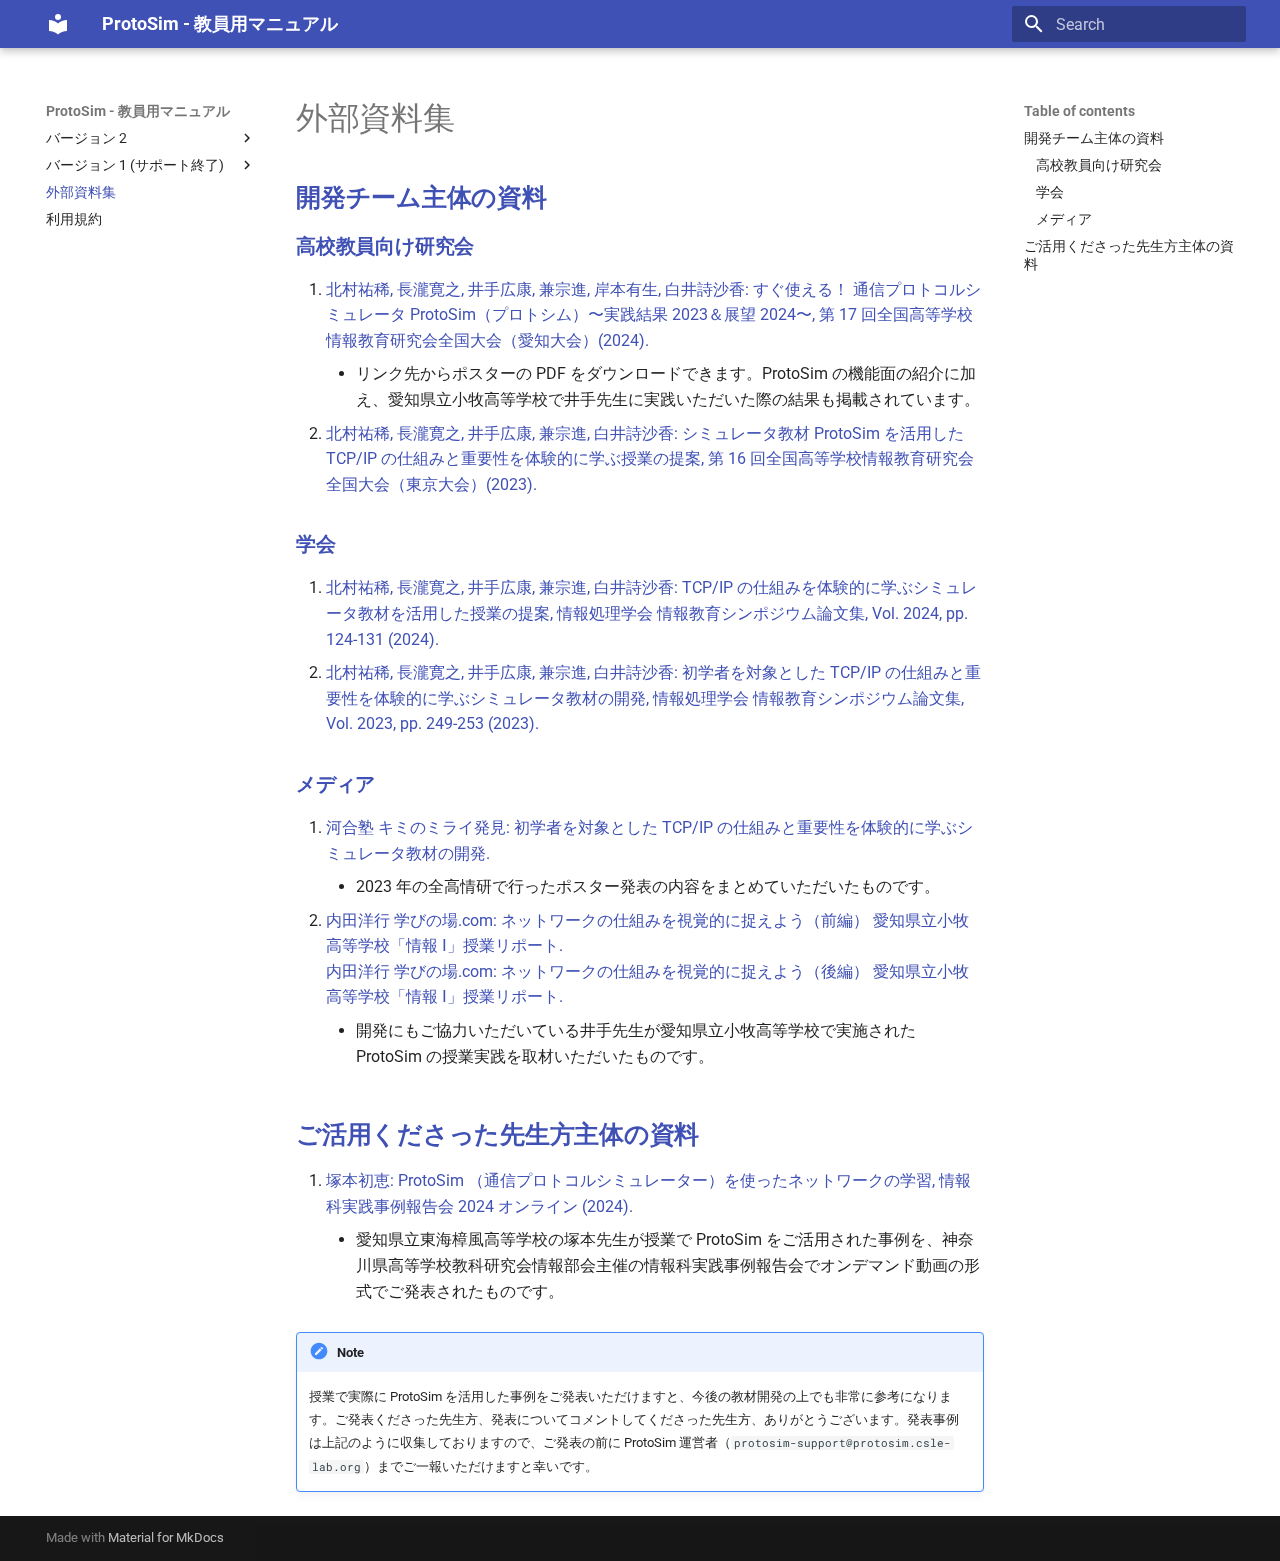
==== commit bb5d2bab: "deploy: 68244e893cad1cacdb9570715a852283561b8687" ====
--- a/external-materials/index.html
+++ b/external-materials/index.html
@@ -16,7 +16,7 @@
       
       
       <link rel="icon" href="../favicon.ico">
-      <meta name="generator" content="mkdocs-1.6.1, mkdocs-material-9.6.7">
+      <meta name="generator" content="mkdocs-1.6.1, mkdocs-material-9.6.9">
     
     
       
@@ -24,7 +24,7 @@
       
     
     
-      <link rel="stylesheet" href="../assets/stylesheets/main.8608ea7d.min.css">
+      <link rel="stylesheet" href="../assets/stylesheets/main.4af4bdda.min.css">
       
       
 
@@ -217,7 +217,7 @@
             
   
   <span class="md-ellipsis">
-    バージョン 2（推奨）
+    バージョン 2
     
   </span>
   
@@ -228,7 +228,7 @@
         <nav class="md-nav" data-md-level="1" aria-labelledby="__nav_1_label" aria-expanded="false">
           <label class="md-nav__title" for="__nav_1">
             <span class="md-nav__icon md-icon"></span>
-            バージョン 2（推奨）
+            バージョン 2
           </label>
           <ul class="md-nav__list" data-md-scrollfix>
             
@@ -348,7 +348,7 @@
             
   
   <span class="md-ellipsis">
-    バージョン 1（旧版）
+    バージョン 1 (サポート終了)
     
   </span>
   
@@ -359,7 +359,7 @@
         <nav class="md-nav" data-md-level="1" aria-labelledby="__nav_2_label" aria-expanded="false">
           <label class="md-nav__title" for="__nav_2">
             <span class="md-nav__icon md-icon"></span>
-            バージョン 1（旧版）
+            バージョン 1 (サポート終了)
           </label>
           <ul class="md-nav__list" data-md-scrollfix>
             
--- a/assets/stylesheets/main.4af4bdda.min.css
+++ b/assets/stylesheets/main.4af4bdda.min.css
@@ -0,0 +1 @@
+@charset "UTF-8";html{-webkit-text-size-adjust:none;-moz-text-size-adjust:none;text-size-adjust:none;box-sizing:border-box}*,:after,:before{box-sizing:inherit}@media (prefers-reduced-motion){*,:after,:before{transition:none!important}}body{margin:0}a,button,input,label{-webkit-tap-highlight-color:transparent}a{color:inherit;text-decoration:none}hr{border:0;box-sizing:initial;display:block;height:.05rem;overflow:visible;padding:0}small{font-size:80%}sub,sup{line-height:1em}img{border-style:none}table{border-collapse:initial;border-spacing:0}td,th{font-weight:400;vertical-align:top}button{background:#0000;border:0;font-family:inherit;font-size:inherit;margin:0;padding:0}input{border:0;outline:none}:root{--md-primary-fg-color:#4051b5;--md-primary-fg-color--light:#5d6cc0;--md-primary-fg-color--dark:#303fa1;--md-primary-bg-color:#fff;--md-primary-bg-color--light:#ffffffb3;--md-accent-fg-color:#526cfe;--md-accent-fg-color--transparent:#526cfe1a;--md-accent-bg-color:#fff;--md-accent-bg-color--light:#ffffffb3}[data-md-color-scheme=default]{color-scheme:light}[data-md-color-scheme=default] img[src$="#gh-dark-mode-only"],[data-md-color-scheme=default] img[src$="#only-dark"]{display:none}:root,[data-md-color-scheme=default]{--md-hue:225deg;--md-default-fg-color:#000000de;--md-default-fg-color--light:#0000008a;--md-default-fg-color--lighter:#00000052;--md-default-fg-color--lightest:#00000012;--md-default-bg-color:#fff;--md-default-bg-color--light:#ffffffb3;--md-default-bg-color--lighter:#ffffff4d;--md-default-bg-color--lightest:#ffffff1f;--md-code-fg-color:#36464e;--md-code-bg-color:#f5f5f5;--md-code-hl-color:#4287ff;--md-code-hl-color--light:#4287ff1a;--md-code-hl-number-color:#d52a2a;--md-code-hl-special-color:#db1457;--md-code-hl-function-color:#a846b9;--md-code-hl-constant-color:#6e59d9;--md-code-hl-keyword-color:#3f6ec6;--md-code-hl-string-color:#1c7d4d;--md-code-hl-name-color:var(--md-code-fg-color);--md-code-hl-operator-color:var(--md-default-fg-color--light);--md-code-hl-punctuation-color:var(--md-default-fg-color--light);--md-code-hl-comment-color:var(--md-default-fg-color--light);--md-code-hl-generic-color:var(--md-default-fg-color--light);--md-code-hl-variable-color:var(--md-default-fg-color--light);--md-typeset-color:var(--md-default-fg-color);--md-typeset-a-color:var(--md-primary-fg-color);--md-typeset-del-color:#f5503d26;--md-typeset-ins-color:#0bd57026;--md-typeset-kbd-color:#fafafa;--md-typeset-kbd-accent-color:#fff;--md-typeset-kbd-border-color:#b8b8b8;--md-typeset-mark-color:#ffff0080;--md-typeset-table-color:#0000001f;--md-typeset-table-color--light:rgba(0,0,0,.035);--md-admonition-fg-color:var(--md-default-fg-color);--md-admonition-bg-color:var(--md-default-bg-color);--md-warning-fg-color:#000000de;--md-warning-bg-color:#ff9;--md-footer-fg-color:#fff;--md-footer-fg-color--light:#ffffffb3;--md-footer-fg-color--lighter:#ffffff73;--md-footer-bg-color:#000000de;--md-footer-bg-color--dark:#00000052;--md-shadow-z1:0 0.2rem 0.5rem #0000000d,0 0 0.05rem #0000001a;--md-shadow-z2:0 0.2rem 0.5rem #0000001a,0 0 0.05rem #00000040;--md-shadow-z3:0 0.2rem 0.5rem #0003,0 0 0.05rem #00000059}.md-icon svg{fill:currentcolor;display:block;height:1.2rem;width:1.2rem}body{-webkit-font-smoothing:antialiased;-moz-osx-font-smoothing:grayscale;--md-text-font-family:var(--md-text-font,_),-apple-system,BlinkMacSystemFont,Helvetica,Arial,sans-serif;--md-code-font-family:var(--md-code-font,_),SFMono-Regular,Consolas,Menlo,monospace}aside,body,input{font-feature-settings:"kern","liga";color:var(--md-typeset-color);font-family:var(--md-text-font-family)}code,kbd,pre{font-feature-settings:"kern";font-family:var(--md-code-font-family)}:root{--md-typeset-table-sort-icon:url('data:image/svg+xml;charset=utf-8,<svg xmlns="http://www.w3.org/2000/svg" viewBox="0 0 24 24"><path d="m18 21-4-4h3V7h-3l4-4 4 4h-3v10h3M2 19v-2h10v2M2 13v-2h7v2M2 7V5h4v2z"/></svg>');--md-typeset-table-sort-icon--asc:url('data:image/svg+xml;charset=utf-8,<svg xmlns="http://www.w3.org/2000/svg" viewBox="0 0 24 24"><path d="M19 17h3l-4 4-4-4h3V3h2M2 17h10v2H2M6 5v2H2V5m0 6h7v2H2z"/></svg>');--md-typeset-table-sort-icon--desc:url('data:image/svg+xml;charset=utf-8,<svg xmlns="http://www.w3.org/2000/svg" viewBox="0 0 24 24"><path d="M19 7h3l-4-4-4 4h3v14h2M2 17h10v2H2M6 5v2H2V5m0 6h7v2H2z"/></svg>')}.md-typeset{-webkit-print-color-adjust:exact;color-adjust:exact;font-size:.8rem;line-height:1.6;overflow-wrap:break-word}@media print{.md-typeset{font-size:.68rem}}.md-typeset blockquote,.md-typeset dl,.md-typeset figure,.md-typeset ol,.md-typeset pre,.md-typeset ul{margin-bottom:1em;margin-top:1em}.md-typeset h1{color:var(--md-default-fg-color--light);font-size:2em;line-height:1.3;margin:0 0 1.25em}.md-typeset h1,.md-typeset h2{font-weight:300;letter-spacing:-.01em}.md-typeset h2{font-size:1.5625em;line-height:1.4;margin:1.6em 0 .64em}.md-typeset h3{font-size:1.25em;font-weight:400;letter-spacing:-.01em;line-height:1.5;margin:1.6em 0 .8em}.md-typeset h2+h3{margin-top:.8em}.md-typeset h4{font-weight:700;letter-spacing:-.01em;margin:1em 0}.md-typeset h5,.md-typeset h6{color:var(--md-default-fg-color--light);font-size:.8em;font-weight:700;letter-spacing:-.01em;margin:1.25em 0}.md-typeset h5{text-transform:uppercase}.md-typeset h5 code{text-transform:none}.md-typeset hr{border-bottom:.05rem solid var(--md-default-fg-color--lightest);display:flow-root;margin:1.5em 0}.md-typeset a{color:var(--md-typeset-a-color);word-break:break-word}.md-typeset a,.md-typeset a:before{transition:color 125ms}.md-typeset a:focus,.md-typeset a:hover{color:var(--md-accent-fg-color)}.md-typeset a:focus code,.md-typeset a:hover code{background-color:var(--md-accent-fg-color--transparent)}.md-typeset a code{color:currentcolor;transition:background-color 125ms}.md-typeset a.focus-visible{outline-color:var(--md-accent-fg-color);outline-offset:.2rem}.md-typeset code,.md-typeset kbd,.md-typeset pre{color:var(--md-code-fg-color);direction:ltr;font-variant-ligatures:none}@media print{.md-typeset code,.md-typeset kbd,.md-typeset pre{white-space:pre-wrap}}.md-typeset code{background-color:var(--md-code-bg-color);border-radius:.1rem;-webkit-box-decoration-break:clone;box-decoration-break:clone;font-size:.85em;padding:0 .2941176471em;word-break:break-word}.md-typeset code:not(.focus-visible){-webkit-tap-highlight-color:transparent;outline:none}.md-typeset pre{display:flow-root;line-height:1.4;position:relative}.md-typeset pre>code{-webkit-box-decoration-break:slice;box-decoration-break:slice;box-shadow:none;display:block;margin:0;outline-color:var(--md-accent-fg-color);overflow:auto;padding:.7720588235em 1.1764705882em;scrollbar-color:var(--md-default-fg-color--lighter) #0000;scrollbar-width:thin;touch-action:auto;word-break:normal}.md-typeset pre>code:hover{scrollbar-color:var(--md-accent-fg-color) #0000}.md-typeset pre>code::-webkit-scrollbar{height:.2rem;width:.2rem}.md-typeset pre>code::-webkit-scrollbar-thumb{background-color:var(--md-default-fg-color--lighter)}.md-typeset pre>code::-webkit-scrollbar-thumb:hover{background-color:var(--md-accent-fg-color)}.md-typeset kbd{background-color:var(--md-typeset-kbd-color);border-radius:.1rem;box-shadow:0 .1rem 0 .05rem var(--md-typeset-kbd-border-color),0 .1rem 0 var(--md-typeset-kbd-border-color),0 -.1rem .2rem var(--md-typeset-kbd-accent-color) inset;color:var(--md-default-fg-color);display:inline-block;font-size:.75em;padding:0 .6666666667em;vertical-align:text-top;word-break:break-word}.md-typeset mark{background-color:var(--md-typeset-mark-color);-webkit-box-decoration-break:clone;box-decoration-break:clone;color:inherit;word-break:break-word}.md-typeset abbr{border-bottom:.05rem dotted var(--md-default-fg-color--light);cursor:help;text-decoration:none}.md-typeset small{opacity:.75}[dir=ltr] .md-typeset sub,[dir=ltr] .md-typeset sup{margin-left:.078125em}[dir=rtl] .md-typeset sub,[dir=rtl] .md-typeset sup{margin-right:.078125em}[dir=ltr] .md-typeset blockquote{padding-left:.6rem}[dir=rtl] .md-typeset blockquote{padding-right:.6rem}[dir=ltr] .md-typeset blockquote{border-left:.2rem solid var(--md-default-fg-color--lighter)}[dir=rtl] .md-typeset blockquote{border-right:.2rem solid var(--md-default-fg-color--lighter)}.md-typeset blockquote{color:var(--md-default-fg-color--light);margin-left:0;margin-right:0}.md-typeset ul{list-style-type:disc}.md-typeset ul[type]{list-style-type:revert-layer}[dir=ltr] .md-typeset ol,[dir=ltr] .md-typeset ul{margin-left:.625em}[dir=rtl] .md-typeset ol,[dir=rtl] .md-typeset ul{margin-right:.625em}.md-typeset ol,.md-typeset ul{padding:0}.md-typeset ol:not([hidden]),.md-typeset ul:not([hidden]){display:flow-root}.md-typeset ol ol,.md-typeset ul ol{list-style-type:lower-alpha}.md-typeset ol ol ol,.md-typeset ul ol ol{list-style-type:lower-roman}.md-typeset ol ol ol ol,.md-typeset ul ol ol ol{list-style-type:upper-alpha}.md-typeset ol ol ol ol ol,.md-typeset ul ol ol ol ol{list-style-type:upper-roman}.md-typeset ol[type],.md-typeset ul[type]{list-style-type:revert-layer}[dir=ltr] .md-typeset ol li,[dir=ltr] .md-typeset ul li{margin-left:1.25em}[dir=rtl] .md-typeset ol li,[dir=rtl] .md-typeset ul li{margin-right:1.25em}.md-typeset ol li,.md-typeset ul li{margin-bottom:.5em}.md-typeset ol li blockquote,.md-typeset ol li p,.md-typeset ul li blockquote,.md-typeset ul li p{margin:.5em 0}.md-typeset ol li:last-child,.md-typeset ul li:last-child{margin-bottom:0}[dir=ltr] .md-typeset ol li ol,[dir=ltr] .md-typeset ol li ul,[dir=ltr] .md-typeset ul li ol,[dir=ltr] .md-typeset ul li ul{margin-left:.625em}[dir=rtl] .md-typeset ol li ol,[dir=rtl] .md-typeset ol li ul,[dir=rtl] .md-typeset ul li ol,[dir=rtl] .md-typeset ul li ul{margin-right:.625em}.md-typeset ol li ol,.md-typeset ol li ul,.md-typeset ul li ol,.md-typeset ul li ul{margin-bottom:.5em;margin-top:.5em}[dir=ltr] .md-typeset dd{margin-left:1.875em}[dir=rtl] .md-typeset dd{margin-right:1.875em}.md-typeset dd{margin-bottom:1.5em;margin-top:1em}.md-typeset img,.md-typeset svg,.md-typeset video{height:auto;max-width:100%}.md-typeset img[align=left]{margin:1em 1em 1em 0}.md-typeset img[align=right]{margin:1em 0 1em 1em}.md-typeset img[align]:only-child{margin-top:0}.md-typeset figure{display:flow-root;margin:1em auto;max-width:100%;text-align:center;width:-moz-fit-content;width:fit-content}.md-typeset figure img{display:block;margin:0 auto}.md-typeset figcaption{font-style:italic;margin:1em auto;max-width:24rem}.md-typeset iframe{max-width:100%}.md-typeset table:not([class]){background-color:var(--md-default-bg-color);border:.05rem solid var(--md-typeset-table-color);border-radius:.1rem;display:inline-block;font-size:.64rem;max-width:100%;overflow:auto;touch-action:auto}@media print{.md-typeset table:not([class]){display:table}}.md-typeset table:not([class])+*{margin-top:1.5em}.md-typeset table:not([class]) td>:first-child,.md-typeset table:not([class]) th>:first-child{margin-top:0}.md-typeset table:not([class]) td>:last-child,.md-typeset table:not([class]) th>:last-child{margin-bottom:0}.md-typeset table:not([class]) td:not([align]),.md-typeset table:not([class]) th:not([align]){text-align:left}[dir=rtl] .md-typeset table:not([class]) td:not([align]),[dir=rtl] .md-typeset table:not([class]) th:not([align]){text-align:right}.md-typeset table:not([class]) th{font-weight:700;min-width:5rem;padding:.9375em 1.25em;vertical-align:top}.md-typeset table:not([class]) td{border-top:.05rem solid var(--md-typeset-table-color);padding:.9375em 1.25em;vertical-align:top}.md-typeset table:not([class]) tbody tr{transition:background-color 125ms}.md-typeset table:not([class]) tbody tr:hover{background-color:var(--md-typeset-table-color--light);box-shadow:0 .05rem 0 var(--md-default-bg-color) inset}.md-typeset table:not([class]) a{word-break:normal}.md-typeset table th[role=columnheader]{cursor:pointer}[dir=ltr] .md-typeset table th[role=columnheader]:after{margin-left:.5em}[dir=rtl] .md-typeset table th[role=columnheader]:after{margin-right:.5em}.md-typeset table th[role=columnheader]:after{content:"";display:inline-block;height:1.2em;-webkit-mask-image:var(--md-typeset-table-sort-icon);mask-image:var(--md-typeset-table-sort-icon);-webkit-mask-repeat:no-repeat;mask-repeat:no-repeat;-webkit-mask-size:contain;mask-size:contain;transition:background-color 125ms;vertical-align:text-bottom;width:1.2em}.md-typeset table th[role=columnheader]:hover:after{background-color:var(--md-default-fg-color--lighter)}.md-typeset table th[role=columnheader][aria-sort=ascending]:after{background-color:var(--md-default-fg-color--light);-webkit-mask-image:var(--md-typeset-table-sort-icon--asc);mask-image:var(--md-typeset-table-sort-icon--asc)}.md-typeset table th[role=columnheader][aria-sort=descending]:after{background-color:var(--md-default-fg-color--light);-webkit-mask-image:var(--md-typeset-table-sort-icon--desc);mask-image:var(--md-typeset-table-sort-icon--desc)}.md-typeset__scrollwrap{margin:1em -.8rem;overflow-x:auto;touch-action:auto}.md-typeset__table{display:inline-block;margin-bottom:.5em;padding:0 .8rem}@media print{.md-typeset__table{display:block}}html .md-typeset__table table{display:table;margin:0;overflow:hidden;width:100%}@media screen and (max-width:44.984375em){.md-content__inner>pre{margin:1em -.8rem}.md-content__inner>pre code{border-radius:0}}.md-typeset .md-author{border-radius:100%;display:block;flex-shrink:0;height:1.6rem;overflow:hidden;position:relative;transition:color 125ms,transform 125ms;width:1.6rem}.md-typeset .md-author img{display:block}.md-typeset .md-author--more{background:var(--md-default-fg-color--lightest);color:var(--md-default-fg-color--lighter);font-size:.6rem;font-weight:700;line-height:1.6rem;text-align:center}.md-typeset .md-author--long{height:2.4rem;width:2.4rem}.md-typeset a.md-author{transform:scale(1)}.md-typeset a.md-author img{border-radius:100%;filter:grayscale(100%) opacity(75%);transition:filter 125ms}.md-typeset a.md-author:focus,.md-typeset a.md-author:hover{transform:scale(1.1);z-index:1}.md-typeset a.md-author:focus img,.md-typeset a.md-author:hover img{filter:grayscale(0)}.md-banner{background-color:var(--md-footer-bg-color);color:var(--md-footer-fg-color);overflow:auto}@media print{.md-banner{display:none}}.md-banner--warning{background-color:var(--md-warning-bg-color);color:var(--md-warning-fg-color)}.md-banner__inner{font-size:.7rem;margin:.6rem auto;padding:0 .8rem}[dir=ltr] .md-banner__button{float:right}[dir=rtl] .md-banner__button{float:left}.md-banner__button{color:inherit;cursor:pointer;transition:opacity .25s}.no-js .md-banner__button{display:none}.md-banner__button:hover{opacity:.7}html{font-size:125%;height:100%;overflow-x:hidden}@media screen and (min-width:100em){html{font-size:137.5%}}@media screen and (min-width:125em){html{font-size:150%}}body{background-color:var(--md-default-bg-color);display:flex;flex-direction:column;font-size:.5rem;min-height:100%;position:relative;width:100%}@media print{body{display:block}}@media screen and (max-width:59.984375em){body[data-md-scrolllock]{position:fixed}}.md-grid{margin-left:auto;margin-right:auto;max-width:61rem}.md-container{display:flex;flex-direction:column;flex-grow:1}@media print{.md-container{display:block}}.md-main{flex-grow:1}.md-main__inner{display:flex;height:100%;margin-top:1.5rem}.md-ellipsis{overflow:hidden;text-overflow:ellipsis}.md-toggle{display:none}.md-option{height:0;opacity:0;position:absolute;width:0}.md-option:checked+label:not([hidden]){display:block}.md-option.focus-visible+label{outline-color:var(--md-accent-fg-color);outline-style:auto}.md-skip{background-color:var(--md-default-fg-color);border-radius:.1rem;color:var(--md-default-bg-color);font-size:.64rem;margin:.5rem;opacity:0;outline-color:var(--md-accent-fg-color);padding:.3rem .5rem;position:fixed;transform:translateY(.4rem);z-index:-1}.md-skip:focus{opacity:1;transform:translateY(0);transition:transform .25s cubic-bezier(.4,0,.2,1),opacity 175ms 75ms;z-index:10}@page{margin:25mm}:root{--md-clipboard-icon:url('data:image/svg+xml;charset=utf-8,<svg xmlns="http://www.w3.org/2000/svg" viewBox="0 0 24 24"><path d="M19 21H8V7h11m0-2H8a2 2 0 0 0-2 2v14a2 2 0 0 0 2 2h11a2 2 0 0 0 2-2V7a2 2 0 0 0-2-2m-3-4H4a2 2 0 0 0-2 2v14h2V3h12z"/></svg>')}.md-clipboard{border-radius:.1rem;color:var(--md-default-fg-color--lightest);cursor:pointer;height:1.5em;outline-color:var(--md-accent-fg-color);outline-offset:.1rem;position:absolute;right:.5em;top:.5em;transition:color .25s;width:1.5em;z-index:1}@media print{.md-clipboard{display:none}}.md-clipboard:not(.focus-visible){-webkit-tap-highlight-color:transparent;outline:none}:hover>.md-clipboard{color:var(--md-default-fg-color--light)}.md-clipboard:focus,.md-clipboard:hover{color:var(--md-accent-fg-color)}.md-clipboard:after{background-color:currentcolor;content:"";display:block;height:1.125em;margin:0 auto;-webkit-mask-image:var(--md-clipboard-icon);mask-image:var(--md-clipboard-icon);-webkit-mask-position:center;mask-position:center;-webkit-mask-repeat:no-repeat;mask-repeat:no-repeat;-webkit-mask-size:contain;mask-size:contain;width:1.125em}.md-clipboard--inline{cursor:pointer}.md-clipboard--inline code{transition:color .25s,background-color .25s}.md-clipboard--inline:focus code,.md-clipboard--inline:hover code{background-color:var(--md-accent-fg-color--transparent);color:var(--md-accent-fg-color)}.md-typeset .md-code__content{display:grid}@keyframes consent{0%{opacity:0;transform:translateY(100%)}to{opacity:1;transform:translateY(0)}}@keyframes overlay{0%{opacity:0}to{opacity:1}}.md-consent__overlay{animation:overlay .25s both;-webkit-backdrop-filter:blur(.1rem);backdrop-filter:blur(.1rem);background-color:#0000008a;height:100%;opacity:1;position:fixed;top:0;width:100%;z-index:5}.md-consent__inner{animation:consent .5s cubic-bezier(.1,.7,.1,1) both;background-color:var(--md-default-bg-color);border:0;border-radius:.1rem;bottom:0;box-shadow:0 0 .2rem #0000001a,0 .2rem .4rem #0003;max-height:100%;overflow:auto;padding:0;position:fixed;width:100%;z-index:5}.md-consent__form{padding:.8rem}.md-consent__settings{display:none;margin:1em 0}input:checked+.md-consent__settings{display:block}.md-consent__controls{margin-bottom:.8rem}.md-typeset .md-consent__controls .md-button{display:inline}@media screen and (max-width:44.984375em){.md-typeset .md-consent__controls .md-button{display:block;margin-top:.4rem;text-align:center;width:100%}}.md-consent label{cursor:pointer}.md-content{flex-grow:1;min-width:0}.md-content__inner{margin:0 .8rem 1.2rem;padding-top:.6rem}@media screen and (min-width:76.25em){[dir=ltr] .md-sidebar--primary:not([hidden])~.md-content>.md-content__inner{margin-left:1.2rem}[dir=ltr] .md-sidebar--secondary:not([hidden])~.md-content>.md-content__inner,[dir=rtl] .md-sidebar--primary:not([hidden])~.md-content>.md-content__inner{margin-right:1.2rem}[dir=rtl] .md-sidebar--secondary:not([hidden])~.md-content>.md-content__inner{margin-left:1.2rem}}.md-content__inner:before{content:"";display:block;height:.4rem}.md-content__inner>:last-child{margin-bottom:0}[dir=ltr] .md-content__button{float:right}[dir=rtl] .md-content__button{float:left}[dir=ltr] .md-content__button{margin-left:.4rem}[dir=rtl] .md-content__button{margin-right:.4rem}.md-content__button{margin:.4rem 0;padding:0}@media print{.md-content__button{display:none}}.md-typeset .md-content__button{color:var(--md-default-fg-color--lighter)}.md-content__button svg{display:inline;vertical-align:top}[dir=rtl] .md-content__button svg{transform:scaleX(-1)}[dir=ltr] .md-dialog{right:.8rem}[dir=rtl] .md-dialog{left:.8rem}.md-dialog{background-color:var(--md-default-fg-color);border-radius:.1rem;bottom:.8rem;box-shadow:var(--md-shadow-z3);min-width:11.1rem;opacity:0;padding:.4rem .6rem;pointer-events:none;position:fixed;transform:translateY(100%);transition:transform 0ms .4s,opacity .4s;z-index:4}@media print{.md-dialog{display:none}}.md-dialog--active{opacity:1;pointer-events:auto;transform:translateY(0);transition:transform .4s cubic-bezier(.075,.85,.175,1),opacity .4s}.md-dialog__inner{color:var(--md-default-bg-color);font-size:.7rem}.md-feedback{margin:2em 0 1em;text-align:center}.md-feedback fieldset{border:none;margin:0;padding:0}.md-feedback__title{font-weight:700;margin:1em auto}.md-feedback__inner{position:relative}.md-feedback__list{display:flex;flex-wrap:wrap;place-content:baseline center;position:relative}.md-feedback__list:hover .md-icon:not(:disabled){color:var(--md-default-fg-color--lighter)}:disabled .md-feedback__list{min-height:1.8rem}.md-feedback__icon{color:var(--md-default-fg-color--light);cursor:pointer;flex-shrink:0;margin:0 .1rem;transition:color 125ms}.md-feedback__icon:not(:disabled).md-icon:hover{color:var(--md-accent-fg-color)}.md-feedback__icon:disabled{color:var(--md-default-fg-color--lightest);pointer-events:none}.md-feedback__note{opacity:0;position:relative;transform:translateY(.4rem);transition:transform .4s cubic-bezier(.1,.7,.1,1),opacity .15s}.md-feedback__note>*{margin:0 auto;max-width:16rem}:disabled .md-feedback__note{opacity:1;transform:translateY(0)}@media print{.md-feedback{display:none}}.md-footer{background-color:var(--md-footer-bg-color);color:var(--md-footer-fg-color)}@media print{.md-footer{display:none}}.md-footer__inner{justify-content:space-between;overflow:auto;padding:.2rem}.md-footer__inner:not([hidden]){display:flex}.md-footer__link{align-items:end;display:flex;flex-grow:0.01;margin-bottom:.4rem;margin-top:1rem;max-width:100%;outline-color:var(--md-accent-fg-color);overflow:hidden;transition:opacity .25s}.md-footer__link:focus,.md-footer__link:hover{opacity:.7}[dir=rtl] .md-footer__link svg{transform:scaleX(-1)}@media screen and (max-width:44.984375em){.md-footer__link--prev{flex-shrink:0}.md-footer__link--prev .md-footer__title{display:none}}[dir=ltr] .md-footer__link--next{margin-left:auto}[dir=rtl] .md-footer__link--next{margin-right:auto}.md-footer__link--next{text-align:right}[dir=rtl] .md-footer__link--next{text-align:left}.md-footer__title{flex-grow:1;font-size:.9rem;margin-bottom:.7rem;max-width:calc(100% - 2.4rem);padding:0 1rem;white-space:nowrap}.md-footer__button{margin:.2rem;padding:.4rem}.md-footer__direction{font-size:.64rem;opacity:.7}.md-footer-meta{background-color:var(--md-footer-bg-color--dark)}.md-footer-meta__inner{display:flex;flex-wrap:wrap;justify-content:space-between;padding:.2rem}html .md-footer-meta.md-typeset a{color:var(--md-footer-fg-color--light)}html .md-footer-meta.md-typeset a:focus,html .md-footer-meta.md-typeset a:hover{color:var(--md-footer-fg-color)}.md-copyright{color:var(--md-footer-fg-color--lighter);font-size:.64rem;margin:auto .6rem;padding:.4rem 0;width:100%}@media screen and (min-width:45em){.md-copyright{width:auto}}.md-copyright__highlight{color:var(--md-footer-fg-color--light)}.md-social{display:inline-flex;gap:.2rem;margin:0 .4rem;padding:.2rem 0 .6rem}@media screen and (min-width:45em){.md-social{padding:.6rem 0}}.md-social__link{display:inline-block;height:1.6rem;text-align:center;width:1.6rem}.md-social__link:before{line-height:1.9}.md-social__link svg{fill:currentcolor;max-height:.8rem;vertical-align:-25%}.md-typeset .md-button{border:.1rem solid;border-radius:.1rem;color:var(--md-primary-fg-color);cursor:pointer;display:inline-block;font-weight:700;padding:.625em 2em;transition:color 125ms,background-color 125ms,border-color 125ms}.md-typeset .md-button--primary{background-color:var(--md-primary-fg-color);border-color:var(--md-primary-fg-color);color:var(--md-primary-bg-color)}.md-typeset .md-button:focus,.md-typeset .md-button:hover{background-color:var(--md-accent-fg-color);border-color:var(--md-accent-fg-color);color:var(--md-accent-bg-color)}[dir=ltr] .md-typeset .md-input{border-top-left-radius:.1rem}[dir=ltr] .md-typeset .md-input,[dir=rtl] .md-typeset .md-input{border-top-right-radius:.1rem}[dir=rtl] .md-typeset .md-input{border-top-left-radius:.1rem}.md-typeset .md-input{border-bottom:.1rem solid var(--md-default-fg-color--lighter);box-shadow:var(--md-shadow-z1);font-size:.8rem;height:1.8rem;padding:0 .6rem;transition:border .25s,box-shadow .25s}.md-typeset .md-input:focus,.md-typeset .md-input:hover{border-bottom-color:var(--md-accent-fg-color);box-shadow:var(--md-shadow-z2)}.md-typeset .md-input--stretch{width:100%}.md-header{background-color:var(--md-primary-fg-color);box-shadow:0 0 .2rem #0000,0 .2rem .4rem #0000;color:var(--md-primary-bg-color);display:block;left:0;position:sticky;right:0;top:0;z-index:4}@media print{.md-header{display:none}}.md-header[hidden]{transform:translateY(-100%);transition:transform .25s cubic-bezier(.8,0,.6,1),box-shadow .25s}.md-header--shadow{box-shadow:0 0 .2rem #0000001a,0 .2rem .4rem #0003;transition:transform .25s cubic-bezier(.1,.7,.1,1),box-shadow .25s}.md-header__inner{align-items:center;display:flex;padding:0 .2rem}.md-header__button{color:currentcolor;cursor:pointer;margin:.2rem;outline-color:var(--md-accent-fg-color);padding:.4rem;position:relative;transition:opacity .25s;vertical-align:middle;z-index:1}.md-header__button:hover{opacity:.7}.md-header__button:not([hidden]){display:inline-block}.md-header__button:not(.focus-visible){-webkit-tap-highlight-color:transparent;outline:none}.md-header__button.md-logo{margin:.2rem;padding:.4rem}@media screen and (max-width:76.234375em){.md-header__button.md-logo{display:none}}.md-header__button.md-logo img,.md-header__button.md-logo svg{fill:currentcolor;display:block;height:1.2rem;width:auto}@media screen and (min-width:60em){.md-header__button[for=__search]{display:none}}.no-js .md-header__button[for=__search]{display:none}[dir=rtl] .md-header__button[for=__search] svg{transform:scaleX(-1)}@media screen and (min-width:76.25em){.md-header__button[for=__drawer]{display:none}}.md-header__topic{display:flex;max-width:100%;position:absolute;transition:transform .4s cubic-bezier(.1,.7,.1,1),opacity .15s;white-space:nowrap}.md-header__topic+.md-header__topic{opacity:0;pointer-events:none;transform:translateX(1.25rem);transition:transform .4s cubic-bezier(1,.7,.1,.1),opacity .15s;z-index:-1}[dir=rtl] .md-header__topic+.md-header__topic{transform:translateX(-1.25rem)}.md-header__topic:first-child{font-weight:700}[dir=ltr] .md-header__title{margin-left:1rem;margin-right:.4rem}[dir=rtl] .md-header__title{margin-left:.4rem;margin-right:1rem}.md-header__title{flex-grow:1;font-size:.9rem;height:2.4rem;line-height:2.4rem}.md-header__title--active .md-header__topic{opacity:0;pointer-events:none;transform:translateX(-1.25rem);transition:transform .4s cubic-bezier(1,.7,.1,.1),opacity .15s;z-index:-1}[dir=rtl] .md-header__title--active .md-header__topic{transform:translateX(1.25rem)}.md-header__title--active .md-header__topic+.md-header__topic{opacity:1;pointer-events:auto;transform:translateX(0);transition:transform .4s cubic-bezier(.1,.7,.1,1),opacity .15s;z-index:0}.md-header__title>.md-header__ellipsis{height:100%;position:relative;width:100%}.md-header__option{display:flex;flex-shrink:0;max-width:100%;transition:max-width 0ms .25s,opacity .25s .25s;white-space:nowrap}[data-md-toggle=search]:checked~.md-header .md-header__option{max-width:0;opacity:0;transition:max-width 0ms,opacity 0ms}.md-header__option>input{bottom:0}.md-header__source{display:none}@media screen and (min-width:60em){[dir=ltr] .md-header__source{margin-left:1rem}[dir=rtl] .md-header__source{margin-right:1rem}.md-header__source{display:block;max-width:11.7rem;width:11.7rem}}@media screen and (min-width:76.25em){[dir=ltr] .md-header__source{margin-left:1.4rem}[dir=rtl] .md-header__source{margin-right:1.4rem}}.md-meta{color:var(--md-default-fg-color--light);font-size:.7rem;line-height:1.3}.md-meta__list{display:inline-flex;flex-wrap:wrap;list-style:none;margin:0;padding:0}.md-meta__item:not(:last-child):after{content:"·";margin-left:.2rem;margin-right:.2rem}.md-meta__link{color:var(--md-typeset-a-color)}.md-meta__link:focus,.md-meta__link:hover{color:var(--md-accent-fg-color)}.md-draft{background-color:#ff1744;border-radius:.125em;color:#fff;display:inline-block;font-weight:700;padding-left:.5714285714em;padding-right:.5714285714em}:root{--md-nav-icon--prev:url('data:image/svg+xml;charset=utf-8,<svg xmlns="http://www.w3.org/2000/svg" viewBox="0 0 24 24"><path d="M20 11v2H8l5.5 5.5-1.42 1.42L4.16 12l7.92-7.92L13.5 5.5 8 11z"/></svg>');--md-nav-icon--next:url('data:image/svg+xml;charset=utf-8,<svg xmlns="http://www.w3.org/2000/svg" viewBox="0 0 24 24"><path d="M8.59 16.58 13.17 12 8.59 7.41 10 6l6 6-6 6z"/></svg>');--md-toc-icon:url('data:image/svg+xml;charset=utf-8,<svg xmlns="http://www.w3.org/2000/svg" viewBox="0 0 24 24"><path d="M3 9h14V7H3zm0 4h14v-2H3zm0 4h14v-2H3zm16 0h2v-2h-2zm0-10v2h2V7zm0 6h2v-2h-2z"/></svg>')}.md-nav{font-size:.7rem;line-height:1.3}.md-nav__title{color:var(--md-default-fg-color--light);display:block;font-weight:700;overflow:hidden;padding:0 .6rem;text-overflow:ellipsis}.md-nav__title .md-nav__button{display:none}.md-nav__title .md-nav__button img{height:100%;width:auto}.md-nav__title .md-nav__button.md-logo img,.md-nav__title .md-nav__button.md-logo svg{fill:currentcolor;display:block;height:2.4rem;max-width:100%;object-fit:contain;width:auto}.md-nav__list{list-style:none;margin:0;padding:0}.md-nav__link{align-items:flex-start;display:flex;gap:.4rem;margin-top:.625em;scroll-snap-align:start;transition:color 125ms}.md-nav__link--passed{color:var(--md-default-fg-color--light)}.md-nav__item .md-nav__link--active,.md-nav__item .md-nav__link--active code{color:var(--md-typeset-a-color)}.md-nav__link .md-ellipsis{position:relative}[dir=ltr] .md-nav__link .md-icon:last-child{margin-left:auto}[dir=rtl] .md-nav__link .md-icon:last-child{margin-right:auto}.md-nav__link svg{fill:currentcolor;flex-shrink:0;height:1.3em;position:relative}.md-nav__link[for]:focus,.md-nav__link[for]:hover,.md-nav__link[href]:focus,.md-nav__link[href]:hover{color:var(--md-accent-fg-color);cursor:pointer}.md-nav__link.focus-visible{outline-color:var(--md-accent-fg-color);outline-offset:.2rem}.md-nav--primary .md-nav__link[for=__toc]{display:none}.md-nav--primary .md-nav__link[for=__toc] .md-icon:after{background-color:currentcolor;display:block;height:100%;-webkit-mask-image:var(--md-toc-icon);mask-image:var(--md-toc-icon);width:100%}.md-nav--primary .md-nav__link[for=__toc]~.md-nav{display:none}.md-nav__container>.md-nav__link{margin-top:0}.md-nav__container>.md-nav__link:first-child{flex-grow:1;min-width:0}.md-nav__icon{flex-shrink:0}.md-nav__source{display:none}@media screen and (max-width:76.234375em){.md-nav--primary,.md-nav--primary .md-nav{background-color:var(--md-default-bg-color);display:flex;flex-direction:column;height:100%;left:0;position:absolute;right:0;top:0;z-index:1}.md-nav--primary .md-nav__item,.md-nav--primary .md-nav__title{font-size:.8rem;line-height:1.5}.md-nav--primary .md-nav__title{background-color:var(--md-default-fg-color--lightest);color:var(--md-default-fg-color--light);cursor:pointer;height:5.6rem;line-height:2.4rem;padding:3rem .8rem .2rem;position:relative;white-space:nowrap}[dir=ltr] .md-nav--primary .md-nav__title .md-nav__icon{left:.4rem}[dir=rtl] .md-nav--primary .md-nav__title .md-nav__icon{right:.4rem}.md-nav--primary .md-nav__title .md-nav__icon{display:block;height:1.2rem;margin:.2rem;position:absolute;top:.4rem;width:1.2rem}.md-nav--primary .md-nav__title .md-nav__icon:after{background-color:currentcolor;content:"";display:block;height:100%;-webkit-mask-image:var(--md-nav-icon--prev);mask-image:var(--md-nav-icon--prev);-webkit-mask-position:center;mask-position:center;-webkit-mask-repeat:no-repeat;mask-repeat:no-repeat;-webkit-mask-size:contain;mask-size:contain;width:100%}.md-nav--primary .md-nav__title~.md-nav__list{background-color:var(--md-default-bg-color);box-shadow:0 .05rem 0 var(--md-default-fg-color--lightest) inset;overflow-y:auto;scroll-snap-type:y mandatory;touch-action:pan-y}.md-nav--primary .md-nav__title~.md-nav__list>:first-child{border-top:0}.md-nav--primary .md-nav__title[for=__drawer]{background-color:var(--md-primary-fg-color);color:var(--md-primary-bg-color);font-weight:700}.md-nav--primary .md-nav__title .md-logo{display:block;left:.2rem;margin:.2rem;padding:.4rem;position:absolute;right:.2rem;top:.2rem}.md-nav--primary .md-nav__list{flex:1}.md-nav--primary .md-nav__item{border-top:.05rem solid var(--md-default-fg-color--lightest)}.md-nav--primary .md-nav__item--active>.md-nav__link{color:var(--md-typeset-a-color)}.md-nav--primary .md-nav__item--active>.md-nav__link:focus,.md-nav--primary .md-nav__item--active>.md-nav__link:hover{color:var(--md-accent-fg-color)}.md-nav--primary .md-nav__link{margin-top:0;padding:.6rem .8rem}.md-nav--primary .md-nav__link svg{margin-top:.1em}.md-nav--primary .md-nav__link>.md-nav__link{padding:0}[dir=ltr] .md-nav--primary .md-nav__link .md-nav__icon{margin-right:-.2rem}[dir=rtl] .md-nav--primary .md-nav__link .md-nav__icon{margin-left:-.2rem}.md-nav--primary .md-nav__link .md-nav__icon{font-size:1.2rem;height:1.2rem;width:1.2rem}.md-nav--primary .md-nav__link .md-nav__icon:after{background-color:currentcolor;content:"";display:block;height:100%;-webkit-mask-image:var(--md-nav-icon--next);mask-image:var(--md-nav-icon--next);-webkit-mask-position:center;mask-position:center;-webkit-mask-repeat:no-repeat;mask-repeat:no-repeat;-webkit-mask-size:contain;mask-size:contain;width:100%}[dir=rtl] .md-nav--primary .md-nav__icon:after{transform:scale(-1)}.md-nav--primary .md-nav--secondary .md-nav{background-color:initial;position:static}[dir=ltr] .md-nav--primary .md-nav--secondary .md-nav .md-nav__link{padding-left:1.4rem}[dir=rtl] .md-nav--primary .md-nav--secondary .md-nav .md-nav__link{padding-right:1.4rem}[dir=ltr] .md-nav--primary .md-nav--secondary .md-nav .md-nav .md-nav__link{padding-left:2rem}[dir=rtl] .md-nav--primary .md-nav--secondary .md-nav .md-nav .md-nav__link{padding-right:2rem}[dir=ltr] .md-nav--primary .md-nav--secondary .md-nav .md-nav .md-nav .md-nav__link{padding-left:2.6rem}[dir=rtl] .md-nav--primary .md-nav--secondary .md-nav .md-nav .md-nav .md-nav__link{padding-right:2.6rem}[dir=ltr] .md-nav--primary .md-nav--secondary .md-nav .md-nav .md-nav .md-nav .md-nav__link{padding-left:3.2rem}[dir=rtl] .md-nav--primary .md-nav--secondary .md-nav .md-nav .md-nav .md-nav .md-nav__link{padding-right:3.2rem}.md-nav--secondary{background-color:initial}.md-nav__toggle~.md-nav{display:flex;opacity:0;transform:translateX(100%);transition:transform .25s cubic-bezier(.8,0,.6,1),opacity 125ms 50ms}[dir=rtl] .md-nav__toggle~.md-nav{transform:translateX(-100%)}.md-nav__toggle:checked~.md-nav{opacity:1;transform:translateX(0);transition:transform .25s cubic-bezier(.4,0,.2,1),opacity 125ms 125ms}.md-nav__toggle:checked~.md-nav>.md-nav__list{-webkit-backface-visibility:hidden;backface-visibility:hidden}}@media screen and (max-width:59.984375em){.md-nav--primary .md-nav__link[for=__toc]{display:flex}.md-nav--primary .md-nav__link[for=__toc] .md-icon:after{content:""}.md-nav--primary .md-nav__link[for=__toc]+.md-nav__link{display:none}.md-nav--primary .md-nav__link[for=__toc]~.md-nav{display:flex}.md-nav__source{background-color:var(--md-primary-fg-color--dark);color:var(--md-primary-bg-color);display:block;padding:0 .2rem}}@media screen and (min-width:60em) and (max-width:76.234375em){.md-nav--integrated .md-nav__link[for=__toc]{display:flex}.md-nav--integrated .md-nav__link[for=__toc] .md-icon:after{content:""}.md-nav--integrated .md-nav__link[for=__toc]+.md-nav__link{display:none}.md-nav--integrated .md-nav__link[for=__toc]~.md-nav{display:flex}}@media screen and (min-width:60em){.md-nav{margin-bottom:-.4rem}.md-nav--secondary .md-nav__title{background:var(--md-default-bg-color);box-shadow:0 0 .4rem .4rem var(--md-default-bg-color);position:sticky;top:0;z-index:1}.md-nav--secondary .md-nav__title[for=__toc]{scroll-snap-align:start}.md-nav--secondary .md-nav__title .md-nav__icon{display:none}[dir=ltr] .md-nav--secondary .md-nav__list{padding-left:.6rem}[dir=rtl] .md-nav--secondary .md-nav__list{padding-right:.6rem}.md-nav--secondary .md-nav__list{padding-bottom:.4rem}[dir=ltr] .md-nav--secondary .md-nav__item>.md-nav__link{margin-right:.4rem}[dir=rtl] .md-nav--secondary .md-nav__item>.md-nav__link{margin-left:.4rem}}@media screen and (min-width:76.25em){.md-nav{margin-bottom:-.4rem;transition:max-height .25s cubic-bezier(.86,0,.07,1)}.md-nav--primary .md-nav__title{background:var(--md-default-bg-color);box-shadow:0 0 .4rem .4rem var(--md-default-bg-color);position:sticky;top:0;z-index:1}.md-nav--primary .md-nav__title[for=__drawer]{scroll-snap-align:start}.md-nav--primary .md-nav__title .md-nav__icon{display:none}[dir=ltr] .md-nav--primary .md-nav__list{padding-left:.6rem}[dir=rtl] .md-nav--primary .md-nav__list{padding-right:.6rem}.md-nav--primary .md-nav__list{padding-bottom:.4rem}[dir=ltr] .md-nav--primary .md-nav__item>.md-nav__link{margin-right:.4rem}[dir=rtl] .md-nav--primary .md-nav__item>.md-nav__link{margin-left:.4rem}.md-nav__toggle~.md-nav{display:grid;grid-template-rows:minmax(.4rem,0fr);opacity:0;transition:grid-template-rows .25s cubic-bezier(.86,0,.07,1),opacity .25s,visibility 0ms .25s;visibility:collapse}.md-nav__toggle~.md-nav>.md-nav__list{overflow:hidden}.md-nav__toggle.md-toggle--indeterminate~.md-nav,.md-nav__toggle:checked~.md-nav{grid-template-rows:minmax(.4rem,1fr);opacity:1;transition:grid-template-rows .25s cubic-bezier(.86,0,.07,1),opacity .15s .1s,visibility 0ms;visibility:visible}.md-nav__toggle.md-toggle--indeterminate~.md-nav{transition:none}.md-nav__item--nested>.md-nav>.md-nav__title{display:none}.md-nav__item--section{display:block;margin:1.25em 0}.md-nav__item--section:last-child{margin-bottom:0}.md-nav__item--section>.md-nav__link{font-weight:700}.md-nav__item--section>.md-nav__link[for]{color:var(--md-default-fg-color--light)}.md-nav__item--section>.md-nav__link:not(.md-nav__container){pointer-events:none}.md-nav__item--section>.md-nav__link .md-icon,.md-nav__item--section>.md-nav__link>[for]{display:none}[dir=ltr] .md-nav__item--section>.md-nav{margin-left:-.6rem}[dir=rtl] .md-nav__item--section>.md-nav{margin-right:-.6rem}.md-nav__item--section>.md-nav{display:block;opacity:1;visibility:visible}.md-nav__item--section>.md-nav>.md-nav__list>.md-nav__item{padding:0}.md-nav__icon{border-radius:100%;height:.9rem;transition:background-color .25s;width:.9rem}.md-nav__icon:hover{background-color:var(--md-accent-fg-color--transparent)}.md-nav__icon:after{background-color:currentcolor;border-radius:100%;content:"";display:inline-block;height:100%;-webkit-mask-image:var(--md-nav-icon--next);mask-image:var(--md-nav-icon--next);-webkit-mask-position:center;mask-position:center;-webkit-mask-repeat:no-repeat;mask-repeat:no-repeat;-webkit-mask-size:contain;mask-size:contain;transition:transform .25s;vertical-align:-.1rem;width:100%}[dir=rtl] .md-nav__icon:after{transform:rotate(180deg)}.md-nav__item--nested .md-nav__toggle:checked~.md-nav__link .md-nav__icon:after,.md-nav__item--nested .md-toggle--indeterminate~.md-nav__link .md-nav__icon:after{transform:rotate(90deg)}.md-nav--lifted>.md-nav__list>.md-nav__item,.md-nav--lifted>.md-nav__title{display:none}.md-nav--lifted>.md-nav__list>.md-nav__item--active{display:block}.md-nav--lifted>.md-nav__list>.md-nav__item--active>.md-nav__link{background:var(--md-default-bg-color);box-shadow:0 0 .4rem .4rem var(--md-default-bg-color);margin-top:0;position:sticky;top:0;z-index:1}.md-nav--lifted>.md-nav__list>.md-nav__item--active>.md-nav__link:not(.md-nav__container){pointer-events:none}.md-nav--lifted>.md-nav__list>.md-nav__item--active.md-nav__item--section{margin:0}[dir=ltr] .md-nav--lifted>.md-nav__list>.md-nav__item>.md-nav:not(.md-nav--secondary){margin-left:-.6rem}[dir=rtl] .md-nav--lifted>.md-nav__list>.md-nav__item>.md-nav:not(.md-nav--secondary){margin-right:-.6rem}.md-nav--lifted>.md-nav__list>.md-nav__item>[for]{color:var(--md-default-fg-color--light)}.md-nav--lifted .md-nav[data-md-level="1"]{grid-template-rows:minmax(.4rem,1fr);opacity:1;visibility:visible}[dir=ltr] .md-nav--integrated>.md-nav__list>.md-nav__item--active .md-nav--secondary{border-left:.05rem solid var(--md-primary-fg-color)}[dir=rtl] .md-nav--integrated>.md-nav__list>.md-nav__item--active .md-nav--secondary{border-right:.05rem solid var(--md-primary-fg-color)}.md-nav--integrated>.md-nav__list>.md-nav__item--active .md-nav--secondary{display:block;margin-bottom:1.25em;opacity:1;visibility:visible}.md-nav--integrated>.md-nav__list>.md-nav__item--active .md-nav--secondary>.md-nav__list{overflow:visible;padding-bottom:0}.md-nav--integrated>.md-nav__list>.md-nav__item--active .md-nav--secondary>.md-nav__title{display:none}}.md-pagination{font-size:.8rem;font-weight:700;gap:.4rem}.md-pagination,.md-pagination>*{align-items:center;display:flex;justify-content:center}.md-pagination>*{border-radius:.2rem;height:1.8rem;min-width:1.8rem;text-align:center}.md-pagination__current{background-color:var(--md-default-fg-color--lightest);color:var(--md-default-fg-color--light)}.md-pagination__link{transition:color 125ms,background-color 125ms}.md-pagination__link:focus,.md-pagination__link:hover{background-color:var(--md-accent-fg-color--transparent);color:var(--md-accent-fg-color)}.md-pagination__link:focus svg,.md-pagination__link:hover svg{color:var(--md-accent-fg-color)}.md-pagination__link.focus-visible{outline-color:var(--md-accent-fg-color);outline-offset:.2rem}.md-pagination__link svg{fill:currentcolor;color:var(--md-default-fg-color--lighter);display:block;max-height:100%;width:1.2rem}.md-post__back{border-bottom:.05rem solid var(--md-default-fg-color--lightest);margin-bottom:1.2rem;padding-bottom:1.2rem}@media screen and (max-width:76.234375em){.md-post__back{display:none}}[dir=rtl] .md-post__back svg{transform:scaleX(-1)}.md-post__authors{display:flex;flex-direction:column;gap:.6rem;margin:0 .6rem 1.2rem}.md-post .md-post__meta a{transition:color 125ms}.md-post .md-post__meta a:focus,.md-post .md-post__meta a:hover{color:var(--md-accent-fg-color)}.md-post__title{color:var(--md-default-fg-color--light);font-weight:700}.md-post--excerpt{margin-bottom:3.2rem}.md-post--excerpt .md-post__header{align-items:center;display:flex;gap:.6rem;min-height:1.6rem}.md-post--excerpt .md-post__authors{align-items:center;display:inline-flex;flex-direction:row;gap:.2rem;margin:0;min-height:2.4rem}[dir=ltr] .md-post--excerpt .md-post__meta .md-meta__list{margin-right:.4rem}[dir=rtl] .md-post--excerpt .md-post__meta .md-meta__list{margin-left:.4rem}.md-post--excerpt .md-post__content>:first-child{--md-scroll-margin:6rem;margin-top:0}.md-post>.md-nav--secondary{margin:1em 0}.md-profile{align-items:center;display:flex;font-size:.7rem;gap:.6rem;line-height:1.4;width:100%}.md-profile__description{flex-grow:1}.md-content--post{display:flex}@media screen and (max-width:76.234375em){.md-content--post{flex-flow:column-reverse}}.md-content--post>.md-content__inner{flex-grow:1;min-width:0}@media screen and (min-width:76.25em){[dir=ltr] .md-content--post>.md-content__inner{margin-left:1.2rem}[dir=rtl] .md-content--post>.md-content__inner{margin-right:1.2rem}}@media screen and (max-width:76.234375em){.md-sidebar.md-sidebar--post{padding:0;position:static;width:100%}.md-sidebar.md-sidebar--post .md-sidebar__scrollwrap{overflow:visible}.md-sidebar.md-sidebar--post .md-sidebar__inner{padding:0}.md-sidebar.md-sidebar--post .md-post__meta{margin-left:.6rem;margin-right:.6rem}.md-sidebar.md-sidebar--post .md-nav__item{border:none;display:inline}.md-sidebar.md-sidebar--post .md-nav__list{display:inline-flex;flex-wrap:wrap;gap:.6rem;padding-bottom:.6rem;padding-top:.6rem}.md-sidebar.md-sidebar--post .md-nav__link{padding:0}.md-sidebar.md-sidebar--post .md-nav{height:auto;margin-bottom:0;position:static}}:root{--md-progress-value:0;--md-progress-delay:400ms}.md-progress{background:var(--md-primary-bg-color);height:.075rem;opacity:min(clamp(0,var(--md-progress-value),1),clamp(0,100 - var(--md-progress-value),1));position:fixed;top:0;transform:scaleX(calc(var(--md-progress-value)*1%));transform-origin:left;transition:transform .5s cubic-bezier(.19,1,.22,1),opacity .25s var(--md-progress-delay);width:100%;z-index:4}:root{--md-search-result-icon:url('data:image/svg+xml;charset=utf-8,<svg xmlns="http://www.w3.org/2000/svg" viewBox="0 0 24 24"><path d="M14 2H6a2 2 0 0 0-2 2v16a2 2 0 0 0 2 2h7c-.41-.25-.8-.56-1.14-.9-.33-.33-.61-.7-.86-1.1H6V4h7v5h5v1.18c.71.16 1.39.43 2 .82V8zm6.31 16.9c1.33-2.11.69-4.9-1.4-6.22-2.11-1.33-4.91-.68-6.22 1.4-1.34 2.11-.69 4.89 1.4 6.22 1.46.93 3.32.93 4.79.02L22 23.39 23.39 22zm-3.81.1a2.5 2.5 0 0 1-2.5-2.5 2.5 2.5 0 0 1 2.5-2.5 2.5 2.5 0 0 1 2.5 2.5 2.5 2.5 0 0 1-2.5 2.5"/></svg>')}.md-search{position:relative}@media screen and (min-width:60em){.md-search{padding:.2rem 0}}.no-js .md-search{display:none}.md-search__overlay{opacity:0;z-index:1}@media screen and (max-width:59.984375em){[dir=ltr] .md-search__overlay{left:-2.2rem}[dir=rtl] .md-search__overlay{right:-2.2rem}.md-search__overlay{background-color:var(--md-default-bg-color);border-radius:1rem;height:2rem;overflow:hidden;pointer-events:none;position:absolute;top:-1rem;transform-origin:center;transition:transform .3s .1s,opacity .2s .2s;width:2rem}[data-md-toggle=search]:checked~.md-header .md-search__overlay{opacity:1;transition:transform .4s,opacity .1s}}@media screen and (min-width:60em){[dir=ltr] .md-search__overlay{left:0}[dir=rtl] .md-search__overlay{right:0}.md-search__overlay{background-color:#0000008a;cursor:pointer;height:0;position:fixed;top:0;transition:width 0ms .25s,height 0ms .25s,opacity .25s;width:0}[data-md-toggle=search]:checked~.md-header .md-search__overlay{height:200vh;opacity:1;transition:width 0ms,height 0ms,opacity .25s;width:100%}}@media screen and (max-width:29.984375em){[data-md-toggle=search]:checked~.md-header .md-search__overlay{transform:scale(45)}}@media screen and (min-width:30em) and (max-width:44.984375em){[data-md-toggle=search]:checked~.md-header .md-search__overlay{transform:scale(60)}}@media screen and (min-width:45em) and (max-width:59.984375em){[data-md-toggle=search]:checked~.md-header .md-search__overlay{transform:scale(75)}}.md-search__inner{-webkit-backface-visibility:hidden;backface-visibility:hidden}@media screen and (max-width:59.984375em){[dir=ltr] .md-search__inner{left:0}[dir=rtl] .md-search__inner{right:0}.md-search__inner{height:0;opacity:0;overflow:hidden;position:fixed;top:0;transform:translateX(5%);transition:width 0ms .3s,height 0ms .3s,transform .15s cubic-bezier(.4,0,.2,1) .15s,opacity .15s .15s;width:0;z-index:2}[dir=rtl] .md-search__inner{transform:translateX(-5%)}[data-md-toggle=search]:checked~.md-header .md-search__inner{height:100%;opacity:1;transform:translateX(0);transition:width 0ms 0ms,height 0ms 0ms,transform .15s cubic-bezier(.1,.7,.1,1) .15s,opacity .15s .15s;width:100%}}@media screen and (min-width:60em){[dir=ltr] .md-search__inner{float:right}[dir=rtl] .md-search__inner{float:left}.md-search__inner{padding:.1rem 0;position:relative;transition:width .25s cubic-bezier(.1,.7,.1,1);width:11.7rem}}@media screen and (min-width:60em) and (max-width:76.234375em){[data-md-toggle=search]:checked~.md-header .md-search__inner{width:23.4rem}}@media screen and (min-width:76.25em){[data-md-toggle=search]:checked~.md-header .md-search__inner{width:34.4rem}}.md-search__form{background-color:var(--md-default-bg-color);box-shadow:0 0 .6rem #0000;height:2.4rem;position:relative;transition:color .25s,background-color .25s;z-index:2}@media screen and (min-width:60em){.md-search__form{background-color:#00000042;border-radius:.1rem;height:1.8rem}.md-search__form:hover{background-color:#ffffff1f}}[data-md-toggle=search]:checked~.md-header .md-search__form{background-color:var(--md-default-bg-color);border-radius:.1rem .1rem 0 0;box-shadow:0 0 .6rem #00000012;color:var(--md-default-fg-color)}[dir=ltr] .md-search__input{padding-left:3.6rem;padding-right:2.2rem}[dir=rtl] .md-search__input{padding-left:2.2rem;padding-right:3.6rem}.md-search__input{background:#0000;font-size:.9rem;height:100%;position:relative;text-overflow:ellipsis;width:100%;z-index:2}.md-search__input::placeholder{transition:color .25s}.md-search__input::placeholder,.md-search__input~.md-search__icon{color:var(--md-default-fg-color--light)}.md-search__input::-ms-clear{display:none}@media screen and (max-width:59.984375em){.md-search__input{font-size:.9rem;height:2.4rem;width:100%}}@media screen and (min-width:60em){[dir=ltr] .md-search__input{padding-left:2.2rem}[dir=rtl] .md-search__input{padding-right:2.2rem}.md-search__input{color:inherit;font-size:.8rem}.md-search__input::placeholder{color:var(--md-primary-bg-color--light)}.md-search__input+.md-search__icon{color:var(--md-primary-bg-color)}[data-md-toggle=search]:checked~.md-header .md-search__input{text-overflow:clip}[data-md-toggle=search]:checked~.md-header .md-search__input+.md-search__icon{color:var(--md-default-fg-color--light)}[data-md-toggle=search]:checked~.md-header .md-search__input::placeholder{color:#0000}}.md-search__icon{cursor:pointer;display:inline-block;height:1.2rem;transition:color .25s,opacity .25s;width:1.2rem}.md-search__icon:hover{opacity:.7}[dir=ltr] .md-search__icon[for=__search]{left:.5rem}[dir=rtl] .md-search__icon[for=__search]{right:.5rem}.md-search__icon[for=__search]{position:absolute;top:.3rem;z-index:2}[dir=rtl] .md-search__icon[for=__search] svg{transform:scaleX(-1)}@media screen and (max-width:59.984375em){[dir=ltr] .md-search__icon[for=__search]{left:.8rem}[dir=rtl] .md-search__icon[for=__search]{right:.8rem}.md-search__icon[for=__search]{top:.6rem}.md-search__icon[for=__search] svg:first-child{display:none}}@media screen and (min-width:60em){.md-search__icon[for=__search]{pointer-events:none}.md-search__icon[for=__search] svg:last-child{display:none}}[dir=ltr] .md-search__options{right:.5rem}[dir=rtl] .md-search__options{left:.5rem}.md-search__options{pointer-events:none;position:absolute;top:.3rem;z-index:2}@media screen and (max-width:59.984375em){[dir=ltr] .md-search__options{right:.8rem}[dir=rtl] .md-search__options{left:.8rem}.md-search__options{top:.6rem}}[dir=ltr] .md-search__options>.md-icon{margin-left:.2rem}[dir=rtl] .md-search__options>.md-icon{margin-right:.2rem}.md-search__options>.md-icon{color:var(--md-default-fg-color--light);opacity:0;transform:scale(.75);transition:transform .15s cubic-bezier(.1,.7,.1,1),opacity .15s}.md-search__options>.md-icon:not(.focus-visible){-webkit-tap-highlight-color:transparent;outline:none}[data-md-toggle=search]:checked~.md-header .md-search__input:valid~.md-search__options>.md-icon{opacity:1;pointer-events:auto;transform:scale(1)}[data-md-toggle=search]:checked~.md-header .md-search__input:valid~.md-search__options>.md-icon:hover{opacity:.7}[dir=ltr] .md-search__suggest{padding-left:3.6rem;padding-right:2.2rem}[dir=rtl] .md-search__suggest{padding-left:2.2rem;padding-right:3.6rem}.md-search__suggest{align-items:center;color:var(--md-default-fg-color--lighter);display:flex;font-size:.9rem;height:100%;opacity:0;position:absolute;top:0;transition:opacity 50ms;white-space:nowrap;width:100%}@media screen and (min-width:60em){[dir=ltr] .md-search__suggest{padding-left:2.2rem}[dir=rtl] .md-search__suggest{padding-right:2.2rem}.md-search__suggest{font-size:.8rem}}[data-md-toggle=search]:checked~.md-header .md-search__suggest{opacity:1;transition:opacity .3s .1s}[dir=ltr] .md-search__output{border-bottom-left-radius:.1rem}[dir=ltr] .md-search__output,[dir=rtl] .md-search__output{border-bottom-right-radius:.1rem}[dir=rtl] .md-search__output{border-bottom-left-radius:.1rem}.md-search__output{overflow:hidden;position:absolute;width:100%;z-index:1}@media screen and (max-width:59.984375em){.md-search__output{bottom:0;top:2.4rem}}@media screen and (min-width:60em){.md-search__output{opacity:0;top:1.9rem;transition:opacity .4s}[data-md-toggle=search]:checked~.md-header .md-search__output{box-shadow:var(--md-shadow-z3);opacity:1}}.md-search__scrollwrap{-webkit-backface-visibility:hidden;backface-visibility:hidden;background-color:var(--md-default-bg-color);height:100%;overflow-y:auto;touch-action:pan-y}@media (-webkit-max-device-pixel-ratio:1),(max-resolution:1dppx){.md-search__scrollwrap{transform:translateZ(0)}}@media screen and (min-width:60em) and (max-width:76.234375em){.md-search__scrollwrap{width:23.4rem}}@media screen and (min-width:76.25em){.md-search__scrollwrap{width:34.4rem}}@media screen and (min-width:60em){.md-search__scrollwrap{max-height:0;scrollbar-color:var(--md-default-fg-color--lighter) #0000;scrollbar-width:thin}[data-md-toggle=search]:checked~.md-header .md-search__scrollwrap{max-height:75vh}.md-search__scrollwrap:hover{scrollbar-color:var(--md-accent-fg-color) #0000}.md-search__scrollwrap::-webkit-scrollbar{height:.2rem;width:.2rem}.md-search__scrollwrap::-webkit-scrollbar-thumb{background-color:var(--md-default-fg-color--lighter)}.md-search__scrollwrap::-webkit-scrollbar-thumb:hover{background-color:var(--md-accent-fg-color)}}.md-search-result{color:var(--md-default-fg-color);word-break:break-word}.md-search-result__meta{background-color:var(--md-default-fg-color--lightest);color:var(--md-default-fg-color--light);font-size:.64rem;line-height:1.8rem;padding:0 .8rem;scroll-snap-align:start}@media screen and (min-width:60em){[dir=ltr] .md-search-result__meta{padding-left:2.2rem}[dir=rtl] .md-search-result__meta{padding-right:2.2rem}}.md-search-result__list{list-style:none;margin:0;padding:0;-webkit-user-select:none;user-select:none}.md-search-result__item{box-shadow:0 -.05rem var(--md-default-fg-color--lightest)}.md-search-result__item:first-child{box-shadow:none}.md-search-result__link{display:block;outline:none;scroll-snap-align:start;transition:background-color .25s}.md-search-result__link:focus,.md-search-result__link:hover{background-color:var(--md-accent-fg-color--transparent)}.md-search-result__link:last-child p:last-child{margin-bottom:.6rem}.md-search-result__more>summary{cursor:pointer;display:block;outline:none;position:sticky;scroll-snap-align:start;top:0;z-index:1}.md-search-result__more>summary::marker{display:none}.md-search-result__more>summary::-webkit-details-marker{display:none}.md-search-result__more>summary>div{color:var(--md-typeset-a-color);font-size:.64rem;padding:.75em .8rem;transition:color .25s,background-color .25s}@media screen and (min-width:60em){[dir=ltr] .md-search-result__more>summary>div{padding-left:2.2rem}[dir=rtl] .md-search-result__more>summary>div{padding-right:2.2rem}}.md-search-result__more>summary:focus>div,.md-search-result__more>summary:hover>div{background-color:var(--md-accent-fg-color--transparent);color:var(--md-accent-fg-color)}.md-search-result__more[open]>summary{background-color:var(--md-default-bg-color)}.md-search-result__article{overflow:hidden;padding:0 .8rem;position:relative}@media screen and (min-width:60em){[dir=ltr] .md-search-result__article{padding-left:2.2rem}[dir=rtl] .md-search-result__article{padding-right:2.2rem}}[dir=ltr] .md-search-result__icon{left:0}[dir=rtl] .md-search-result__icon{right:0}.md-search-result__icon{color:var(--md-default-fg-color--light);height:1.2rem;margin:.5rem;position:absolute;width:1.2rem}@media screen and (max-width:59.984375em){.md-search-result__icon{display:none}}.md-search-result__icon:after{background-color:currentcolor;content:"";display:inline-block;height:100%;-webkit-mask-image:var(--md-search-result-icon);mask-image:var(--md-search-result-icon);-webkit-mask-position:center;mask-position:center;-webkit-mask-repeat:no-repeat;mask-repeat:no-repeat;-webkit-mask-size:contain;mask-size:contain;width:100%}[dir=rtl] .md-search-result__icon:after{transform:scaleX(-1)}.md-search-result .md-typeset{color:var(--md-default-fg-color--light);font-size:.64rem;line-height:1.6}.md-search-result .md-typeset h1{color:var(--md-default-fg-color);font-size:.8rem;font-weight:400;line-height:1.4;margin:.55rem 0}.md-search-result .md-typeset h1 mark{text-decoration:none}.md-search-result .md-typeset h2{color:var(--md-default-fg-color);font-size:.64rem;font-weight:700;line-height:1.6;margin:.5em 0}.md-search-result .md-typeset h2 mark{text-decoration:none}.md-search-result__terms{color:var(--md-default-fg-color);display:block;font-size:.64rem;font-style:italic;margin:.5em 0}.md-search-result mark{background-color:initial;color:var(--md-accent-fg-color);text-decoration:underline}.md-select{position:relative;z-index:1}.md-select__inner{background-color:var(--md-default-bg-color);border-radius:.1rem;box-shadow:var(--md-shadow-z2);color:var(--md-default-fg-color);left:50%;margin-top:.2rem;max-height:0;opacity:0;position:absolute;top:calc(100% - .2rem);transform:translate3d(-50%,.3rem,0);transition:transform .25s 375ms,opacity .25s .25s,max-height 0ms .5s}.md-select:focus-within .md-select__inner,.md-select:hover .md-select__inner{max-height:10rem;opacity:1;transform:translate3d(-50%,0,0);transition:transform .25s cubic-bezier(.1,.7,.1,1),opacity .25s,max-height 0ms}.md-select__inner:after{border-bottom:.2rem solid #0000;border-bottom-color:var(--md-default-bg-color);border-left:.2rem solid #0000;border-right:.2rem solid #0000;border-top:0;content:"";height:0;left:50%;margin-left:-.2rem;margin-top:-.2rem;position:absolute;top:0;width:0}.md-select__list{border-radius:.1rem;font-size:.8rem;list-style-type:none;margin:0;max-height:inherit;overflow:auto;padding:0}.md-select__item{line-height:1.8rem}[dir=ltr] .md-select__link{padding-left:.6rem;padding-right:1.2rem}[dir=rtl] .md-select__link{padding-left:1.2rem;padding-right:.6rem}.md-select__link{cursor:pointer;display:block;outline:none;scroll-snap-align:start;transition:background-color .25s,color .25s;width:100%}.md-select__link:focus,.md-select__link:hover{color:var(--md-accent-fg-color)}.md-select__link:focus{background-color:var(--md-default-fg-color--lightest)}.md-sidebar{align-self:flex-start;flex-shrink:0;padding:1.2rem 0;position:sticky;top:2.4rem;width:12.1rem}@media print{.md-sidebar{display:none}}@media screen and (max-width:76.234375em){[dir=ltr] .md-sidebar--primary{left:-12.1rem}[dir=rtl] .md-sidebar--primary{right:-12.1rem}.md-sidebar--primary{background-color:var(--md-default-bg-color);display:block;height:100%;position:fixed;top:0;transform:translateX(0);transition:transform .25s cubic-bezier(.4,0,.2,1),box-shadow .25s;width:12.1rem;z-index:5}[data-md-toggle=drawer]:checked~.md-container .md-sidebar--primary{box-shadow:var(--md-shadow-z3);transform:translateX(12.1rem)}[dir=rtl] [data-md-toggle=drawer]:checked~.md-container .md-sidebar--primary{transform:translateX(-12.1rem)}.md-sidebar--primary .md-sidebar__scrollwrap{bottom:0;left:0;margin:0;overflow:hidden;position:absolute;right:0;scroll-snap-type:none;top:0}}@media screen and (min-width:76.25em){.md-sidebar{height:0}.no-js .md-sidebar{height:auto}.md-header--lifted~.md-container .md-sidebar{top:4.8rem}}.md-sidebar--secondary{display:none;order:2}@media screen and (min-width:60em){.md-sidebar--secondary{height:0}.no-js .md-sidebar--secondary{height:auto}.md-sidebar--secondary:not([hidden]){display:block}.md-sidebar--secondary .md-sidebar__scrollwrap{touch-action:pan-y}}.md-sidebar__scrollwrap{-webkit-backface-visibility:hidden;backface-visibility:hidden;margin:0 .2rem;overflow-y:auto;scrollbar-color:var(--md-default-fg-color--lighter) #0000}@media screen and (min-width:60em){.md-sidebar__scrollwrap{scrollbar-gutter:stable;scrollbar-width:thin}}.md-sidebar__scrollwrap::-webkit-scrollbar{height:.2rem;width:.2rem}.md-sidebar__scrollwrap:focus-within,.md-sidebar__scrollwrap:hover{scrollbar-color:var(--md-accent-fg-color) #0000}.md-sidebar__scrollwrap:focus-within::-webkit-scrollbar-thumb,.md-sidebar__scrollwrap:hover::-webkit-scrollbar-thumb{background-color:var(--md-default-fg-color--lighter)}.md-sidebar__scrollwrap:focus-within::-webkit-scrollbar-thumb:hover,.md-sidebar__scrollwrap:hover::-webkit-scrollbar-thumb:hover{background-color:var(--md-accent-fg-color)}@supports selector(::-webkit-scrollbar){.md-sidebar__scrollwrap{scrollbar-gutter:auto}[dir=ltr] .md-sidebar__inner{padding-right:calc(100% - 11.5rem)}[dir=rtl] .md-sidebar__inner{padding-left:calc(100% - 11.5rem)}}@media screen and (max-width:76.234375em){.md-overlay{background-color:#0000008a;height:0;opacity:0;position:fixed;top:0;transition:width 0ms .25s,height 0ms .25s,opacity .25s;width:0;z-index:5}[data-md-toggle=drawer]:checked~.md-overlay{height:100%;opacity:1;transition:width 0ms,height 0ms,opacity .25s;width:100%}}@keyframes facts{0%{height:0}to{height:.65rem}}@keyframes fact{0%{opacity:0;transform:translateY(100%)}50%{opacity:0}to{opacity:1;transform:translateY(0)}}:root{--md-source-forks-icon:url('data:image/svg+xml;charset=utf-8,<svg xmlns="http://www.w3.org/2000/svg" viewBox="0 0 16 16"><path d="M5 5.372v.878c0 .414.336.75.75.75h4.5a.75.75 0 0 0 .75-.75v-.878a2.25 2.25 0 1 1 1.5 0v.878a2.25 2.25 0 0 1-2.25 2.25h-1.5v2.128a2.251 2.251 0 1 1-1.5 0V8.5h-1.5A2.25 2.25 0 0 1 3.5 6.25v-.878a2.25 2.25 0 1 1 1.5 0M5 3.25a.75.75 0 1 0-1.5 0 .75.75 0 0 0 1.5 0m6.75.75a.75.75 0 1 0 0-1.5.75.75 0 0 0 0 1.5m-3 8.75a.75.75 0 1 0-1.5 0 .75.75 0 0 0 1.5 0"/></svg>');--md-source-repositories-icon:url('data:image/svg+xml;charset=utf-8,<svg xmlns="http://www.w3.org/2000/svg" viewBox="0 0 16 16"><path d="M2 2.5A2.5 2.5 0 0 1 4.5 0h8.75a.75.75 0 0 1 .75.75v12.5a.75.75 0 0 1-.75.75h-2.5a.75.75 0 0 1 0-1.5h1.75v-2h-8a1 1 0 0 0-.714 1.7.75.75 0 1 1-1.072 1.05A2.5 2.5 0 0 1 2 11.5Zm10.5-1h-8a1 1 0 0 0-1 1v6.708A2.5 2.5 0 0 1 4.5 9h8ZM5 12.25a.25.25 0 0 1 .25-.25h3.5a.25.25 0 0 1 .25.25v3.25a.25.25 0 0 1-.4.2l-1.45-1.087a.25.25 0 0 0-.3 0L5.4 15.7a.25.25 0 0 1-.4-.2Z"/></svg>');--md-source-stars-icon:url('data:image/svg+xml;charset=utf-8,<svg xmlns="http://www.w3.org/2000/svg" viewBox="0 0 16 16"><path d="M8 .25a.75.75 0 0 1 .673.418l1.882 3.815 4.21.612a.75.75 0 0 1 .416 1.279l-3.046 2.97.719 4.192a.751.751 0 0 1-1.088.791L8 12.347l-3.766 1.98a.75.75 0 0 1-1.088-.79l.72-4.194L.818 6.374a.75.75 0 0 1 .416-1.28l4.21-.611L7.327.668A.75.75 0 0 1 8 .25m0 2.445L6.615 5.5a.75.75 0 0 1-.564.41l-3.097.45 2.24 2.184a.75.75 0 0 1 .216.664l-.528 3.084 2.769-1.456a.75.75 0 0 1 .698 0l2.77 1.456-.53-3.084a.75.75 0 0 1 .216-.664l2.24-2.183-3.096-.45a.75.75 0 0 1-.564-.41z"/></svg>');--md-source-version-icon:url('data:image/svg+xml;charset=utf-8,<svg xmlns="http://www.w3.org/2000/svg" viewBox="0 0 16 16"><path d="M1 7.775V2.75C1 1.784 1.784 1 2.75 1h5.025c.464 0 .91.184 1.238.513l6.25 6.25a1.75 1.75 0 0 1 0 2.474l-5.026 5.026a1.75 1.75 0 0 1-2.474 0l-6.25-6.25A1.75 1.75 0 0 1 1 7.775m1.5 0c0 .066.026.13.073.177l6.25 6.25a.25.25 0 0 0 .354 0l5.025-5.025a.25.25 0 0 0 0-.354l-6.25-6.25a.25.25 0 0 0-.177-.073H2.75a.25.25 0 0 0-.25.25ZM6 5a1 1 0 1 1 0 2 1 1 0 0 1 0-2"/></svg>')}.md-source{-webkit-backface-visibility:hidden;backface-visibility:hidden;display:block;font-size:.65rem;line-height:1.2;outline-color:var(--md-accent-fg-color);transition:opacity .25s;white-space:nowrap}.md-source:hover{opacity:.7}.md-source__icon{display:inline-block;height:2.4rem;vertical-align:middle;width:2rem}[dir=ltr] .md-source__icon svg{margin-left:.6rem}[dir=rtl] .md-source__icon svg{margin-right:.6rem}.md-source__icon svg{margin-top:.6rem}[dir=ltr] .md-source__icon+.md-source__repository{padding-left:2rem}[dir=rtl] .md-source__icon+.md-source__repository{padding-right:2rem}[dir=ltr] .md-source__icon+.md-source__repository{margin-left:-2rem}[dir=rtl] .md-source__icon+.md-source__repository{margin-right:-2rem}[dir=ltr] .md-source__repository{margin-left:.6rem}[dir=rtl] .md-source__repository{margin-right:.6rem}.md-source__repository{display:inline-block;max-width:calc(100% - 1.2rem);overflow:hidden;text-overflow:ellipsis;vertical-align:middle}.md-source__facts{display:flex;font-size:.55rem;gap:.4rem;list-style-type:none;margin:.1rem 0 0;opacity:.75;overflow:hidden;padding:0;width:100%}.md-source__repository--active .md-source__facts{animation:facts .25s ease-in}.md-source__fact{overflow:hidden;text-overflow:ellipsis}.md-source__repository--active .md-source__fact{animation:fact .4s ease-out}[dir=ltr] .md-source__fact:before{margin-right:.1rem}[dir=rtl] .md-source__fact:before{margin-left:.1rem}.md-source__fact:before{background-color:currentcolor;content:"";display:inline-block;height:.6rem;-webkit-mask-position:center;mask-position:center;-webkit-mask-repeat:no-repeat;mask-repeat:no-repeat;-webkit-mask-size:contain;mask-size:contain;vertical-align:text-top;width:.6rem}.md-source__fact:nth-child(1n+2){flex-shrink:0}.md-source__fact--version:before{-webkit-mask-image:var(--md-source-version-icon);mask-image:var(--md-source-version-icon)}.md-source__fact--stars:before{-webkit-mask-image:var(--md-source-stars-icon);mask-image:var(--md-source-stars-icon)}.md-source__fact--forks:before{-webkit-mask-image:var(--md-source-forks-icon);mask-image:var(--md-source-forks-icon)}.md-source__fact--repositories:before{-webkit-mask-image:var(--md-source-repositories-icon);mask-image:var(--md-source-repositories-icon)}.md-source-file{margin:1em 0}[dir=ltr] .md-source-file__fact{margin-right:.6rem}[dir=rtl] .md-source-file__fact{margin-left:.6rem}.md-source-file__fact{align-items:center;color:var(--md-default-fg-color--light);display:inline-flex;font-size:.68rem;gap:.3rem}.md-source-file__fact .md-icon{flex-shrink:0;margin-bottom:.05rem}[dir=ltr] .md-source-file__fact .md-author{float:left}[dir=rtl] .md-source-file__fact .md-author{float:right}.md-source-file__fact .md-author{margin-right:.2rem}.md-source-file__fact svg{width:.9rem}:root{--md-status:url('data:image/svg+xml;charset=utf-8,<svg xmlns="http://www.w3.org/2000/svg" viewBox="0 0 24 24"><path d="M11 9h2V7h-2m1 13c-4.41 0-8-3.59-8-8s3.59-8 8-8 8 3.59 8 8-3.59 8-8 8m0-18A10 10 0 0 0 2 12a10 10 0 0 0 10 10 10 10 0 0 0 10-10A10 10 0 0 0 12 2m-1 15h2v-6h-2z"/></svg>');--md-status--new:url('data:image/svg+xml;charset=utf-8,<svg xmlns="http://www.w3.org/2000/svg" viewBox="0 0 24 24"><path d="m23 12-2.44-2.78.34-3.68-3.61-.82-1.89-3.18L12 3 8.6 1.54 6.71 4.72l-3.61.81.34 3.68L1 12l2.44 2.78-.34 3.69 3.61.82 1.89 3.18L12 21l3.4 1.46 1.89-3.18 3.61-.82-.34-3.68zm-10 5h-2v-2h2zm0-4h-2V7h2z"/></svg>');--md-status--deprecated:url('data:image/svg+xml;charset=utf-8,<svg xmlns="http://www.w3.org/2000/svg" viewBox="0 0 24 24"><path d="M9 3v1H4v2h1v13a2 2 0 0 0 2 2h10a2 2 0 0 0 2-2V6h1V4h-5V3zm0 5h2v9H9zm4 0h2v9h-2z"/></svg>');--md-status--encrypted:url('data:image/svg+xml;charset=utf-8,<svg xmlns="http://www.w3.org/2000/svg" viewBox="0 0 24 24"><path d="M12 1 3 5v6c0 5.55 3.84 10.74 9 12 5.16-1.26 9-6.45 9-12V5zm0 6c1.4 0 2.8 1.1 2.8 2.5V11c.6 0 1.2.6 1.2 1.3v3.5c0 .6-.6 1.2-1.3 1.2H9.2c-.6 0-1.2-.6-1.2-1.3v-3.5c0-.6.6-1.2 1.2-1.2V9.5C9.2 8.1 10.6 7 12 7m0 1.2c-.8 0-1.5.5-1.5 1.3V11h3V9.5c0-.8-.7-1.3-1.5-1.3"/></svg>')}.md-status:after{background-color:var(--md-default-fg-color--light);content:"";display:inline-block;height:1.125em;-webkit-mask-image:var(--md-status);mask-image:var(--md-status);-webkit-mask-position:center;mask-position:center;-webkit-mask-repeat:no-repeat;mask-repeat:no-repeat;-webkit-mask-size:contain;mask-size:contain;vertical-align:text-bottom;width:1.125em}.md-status:hover:after{background-color:currentcolor}.md-status--new:after{-webkit-mask-image:var(--md-status--new);mask-image:var(--md-status--new)}.md-status--deprecated:after{-webkit-mask-image:var(--md-status--deprecated);mask-image:var(--md-status--deprecated)}.md-status--encrypted:after{-webkit-mask-image:var(--md-status--encrypted);mask-image:var(--md-status--encrypted)}.md-tabs{background-color:var(--md-primary-fg-color);color:var(--md-primary-bg-color);display:block;line-height:1.3;overflow:auto;width:100%;z-index:3}@media print{.md-tabs{display:none}}@media screen and (max-width:76.234375em){.md-tabs{display:none}}.md-tabs[hidden]{pointer-events:none}[dir=ltr] .md-tabs__list{margin-left:.2rem}[dir=rtl] .md-tabs__list{margin-right:.2rem}.md-tabs__list{contain:content;display:flex;list-style:none;margin:0;overflow:auto;padding:0;scrollbar-width:none;white-space:nowrap}.md-tabs__list::-webkit-scrollbar{display:none}.md-tabs__item{height:2.4rem;padding-left:.6rem;padding-right:.6rem}.md-tabs__item--active .md-tabs__link{color:inherit;opacity:1}.md-tabs__link{-webkit-backface-visibility:hidden;backface-visibility:hidden;display:flex;font-size:.7rem;margin-top:.8rem;opacity:.7;outline-color:var(--md-accent-fg-color);outline-offset:.2rem;transition:transform .4s cubic-bezier(.1,.7,.1,1),opacity .25s}.md-tabs__link:focus,.md-tabs__link:hover{color:inherit;opacity:1}[dir=ltr] .md-tabs__link svg{margin-right:.4rem}[dir=rtl] .md-tabs__link svg{margin-left:.4rem}.md-tabs__link svg{fill:currentcolor;height:1.3em}.md-tabs__item:nth-child(2) .md-tabs__link{transition-delay:20ms}.md-tabs__item:nth-child(3) .md-tabs__link{transition-delay:40ms}.md-tabs__item:nth-child(4) .md-tabs__link{transition-delay:60ms}.md-tabs__item:nth-child(5) .md-tabs__link{transition-delay:80ms}.md-tabs__item:nth-child(6) .md-tabs__link{transition-delay:.1s}.md-tabs__item:nth-child(7) .md-tabs__link{transition-delay:.12s}.md-tabs__item:nth-child(8) .md-tabs__link{transition-delay:.14s}.md-tabs__item:nth-child(9) .md-tabs__link{transition-delay:.16s}.md-tabs__item:nth-child(10) .md-tabs__link{transition-delay:.18s}.md-tabs__item:nth-child(11) .md-tabs__link{transition-delay:.2s}.md-tabs__item:nth-child(12) .md-tabs__link{transition-delay:.22s}.md-tabs__item:nth-child(13) .md-tabs__link{transition-delay:.24s}.md-tabs__item:nth-child(14) .md-tabs__link{transition-delay:.26s}.md-tabs__item:nth-child(15) .md-tabs__link{transition-delay:.28s}.md-tabs__item:nth-child(16) .md-tabs__link{transition-delay:.3s}.md-tabs[hidden] .md-tabs__link{opacity:0;transform:translateY(50%);transition:transform 0ms .1s,opacity .1s}:root{--md-tag-icon:url('data:image/svg+xml;charset=utf-8,<svg xmlns="http://www.w3.org/2000/svg" viewBox="0 0 24 24"><path d="m5.41 21 .71-4h-4l.35-2h4l1.06-6h-4l.35-2h4l.71-4h2l-.71 4h6l.71-4h2l-.71 4h4l-.35 2h-4l-1.06 6h4l-.35 2h-4l-.71 4h-2l.71-4h-6l-.71 4zM9.53 9l-1.06 6h6l1.06-6z"/></svg>')}.md-typeset .md-tags:not([hidden]){display:inline-flex;flex-wrap:wrap;gap:.5em;margin-bottom:.75em;margin-top:-.125em}.md-typeset .md-tag{align-items:center;background:var(--md-default-fg-color--lightest);border-radius:2.4rem;display:inline-flex;font-size:.64rem;font-size:min(.8em,.64rem);font-weight:700;gap:.5em;letter-spacing:normal;line-height:1.6;padding:.3125em .78125em}.md-typeset .md-tag[href]{-webkit-tap-highlight-color:transparent;color:inherit;outline:none;transition:color 125ms,background-color 125ms}.md-typeset .md-tag[href]:focus,.md-typeset .md-tag[href]:hover{background-color:var(--md-accent-fg-color);color:var(--md-accent-bg-color)}[id]>.md-typeset .md-tag{vertical-align:text-top}.md-typeset .md-tag-icon:before{background-color:var(--md-default-fg-color--lighter);content:"";display:inline-block;height:1.2em;-webkit-mask-image:var(--md-tag-icon);mask-image:var(--md-tag-icon);-webkit-mask-position:center;mask-position:center;-webkit-mask-repeat:no-repeat;mask-repeat:no-repeat;-webkit-mask-size:contain;mask-size:contain;transition:background-color 125ms;vertical-align:text-bottom;width:1.2em}.md-typeset .md-tag-icon[href]:focus:before,.md-typeset .md-tag-icon[href]:hover:before{background-color:var(--md-accent-bg-color)}@keyframes pulse{0%{transform:scale(.95)}75%{transform:scale(1)}to{transform:scale(.95)}}:root{--md-annotation-bg-icon:url('data:image/svg+xml;charset=utf-8,<svg xmlns="http://www.w3.org/2000/svg" viewBox="0 0 24 24"><path d="M12 2A10 10 0 0 0 2 12a10 10 0 0 0 10 10 10 10 0 0 0 10-10A10 10 0 0 0 12 2"/></svg>');--md-annotation-icon:url('data:image/svg+xml;charset=utf-8,<svg xmlns="http://www.w3.org/2000/svg" viewBox="0 0 24 24"><path d="M17 13h-4v4h-2v-4H7v-2h4V7h2v4h4m-5-9A10 10 0 0 0 2 12a10 10 0 0 0 10 10 10 10 0 0 0 10-10A10 10 0 0 0 12 2"/></svg>')}.md-tooltip{-webkit-backface-visibility:hidden;backface-visibility:hidden;background-color:var(--md-default-bg-color);border-radius:.1rem;box-shadow:var(--md-shadow-z2);color:var(--md-default-fg-color);font-family:var(--md-text-font-family);left:clamp(var(--md-tooltip-0,0rem) + .8rem,var(--md-tooltip-x),100vw + var(--md-tooltip-0,0rem) + .8rem - var(--md-tooltip-width) - 2 * .8rem);max-width:calc(100vw - 1.6rem);opacity:0;position:absolute;top:var(--md-tooltip-y);transform:translateY(-.4rem);transition:transform 0ms .25s,opacity .25s,z-index .25s;width:var(--md-tooltip-width);z-index:0}.md-tooltip--active{opacity:1;transform:translateY(0);transition:transform .25s cubic-bezier(.1,.7,.1,1),opacity .25s,z-index 0ms;z-index:2}.md-tooltip--inline{font-weight:700;-webkit-user-select:none;user-select:none;width:auto}.md-tooltip--inline:not(.md-tooltip--active){transform:translateY(.2rem) scale(.9)}.md-tooltip--inline .md-tooltip__inner{font-size:.5rem;padding:.2rem .4rem}[hidden]+.md-tooltip--inline{display:none}.focus-visible>.md-tooltip,.md-tooltip:target{outline:var(--md-accent-fg-color) auto}.md-tooltip__inner{font-size:.64rem;padding:.8rem}.md-tooltip__inner.md-typeset>:first-child{margin-top:0}.md-tooltip__inner.md-typeset>:last-child{margin-bottom:0}.md-annotation{font-style:normal;font-weight:400;outline:none;text-align:initial;vertical-align:text-bottom;white-space:normal}[dir=rtl] .md-annotation{direction:rtl}code .md-annotation{font-family:var(--md-code-font-family);font-size:inherit}.md-annotation:not([hidden]){display:inline-block;line-height:1.25}.md-annotation__index{border-radius:.01px;cursor:pointer;display:inline-block;margin-left:.4ch;margin-right:.4ch;outline:none;overflow:hidden;position:relative;-webkit-user-select:none;user-select:none;vertical-align:text-top;z-index:0}.md-annotation .md-annotation__index{transition:z-index .25s}@media screen{.md-annotation__index{width:2.2ch}[data-md-visible]>.md-annotation__index{animation:pulse 2s infinite}.md-annotation__index:before{background:var(--md-default-bg-color);-webkit-mask-image:var(--md-annotation-bg-icon);mask-image:var(--md-annotation-bg-icon)}.md-annotation__index:after,.md-annotation__index:before{content:"";height:2.2ch;-webkit-mask-position:center;mask-position:center;-webkit-mask-repeat:no-repeat;mask-repeat:no-repeat;-webkit-mask-size:contain;mask-size:contain;position:absolute;top:-.1ch;width:2.2ch;z-index:-1}.md-annotation__index:after{background-color:var(--md-default-fg-color--lighter);-webkit-mask-image:var(--md-annotation-icon);mask-image:var(--md-annotation-icon);transform:scale(1.0001);transition:background-color .25s,transform .25s}.md-tooltip--active+.md-annotation__index:after{transform:rotate(45deg)}.md-tooltip--active+.md-annotation__index:after,:hover>.md-annotation__index:after{background-color:var(--md-accent-fg-color)}}.md-tooltip--active+.md-annotation__index{animation-play-state:paused;transition-duration:0ms;z-index:2}.md-annotation__index [data-md-annotation-id]{display:inline-block}@media print{.md-annotation__index [data-md-annotation-id]{background:var(--md-default-fg-color--lighter);border-radius:2ch;color:var(--md-default-bg-color);font-weight:700;padding:0 .6ch;white-space:nowrap}.md-annotation__index [data-md-annotation-id]:after{content:attr(data-md-annotation-id)}}.md-typeset .md-annotation-list{counter-reset:xxx;list-style:none}.md-typeset .md-annotation-list li{position:relative}[dir=ltr] .md-typeset .md-annotation-list li:before{left:-2.125em}[dir=rtl] .md-typeset .md-annotation-list li:before{right:-2.125em}.md-typeset .md-annotation-list li:before{background:var(--md-default-fg-color--lighter);border-radius:2ch;color:var(--md-default-bg-color);content:counter(xxx);counter-increment:xxx;font-size:.8875em;font-weight:700;height:2ch;line-height:1.25;min-width:2ch;padding:0 .6ch;position:absolute;text-align:center;top:.25em}:root{--md-tooltip-width:20rem;--md-tooltip-tail:0.3rem}.md-tooltip2{-webkit-backface-visibility:hidden;backface-visibility:hidden;color:var(--md-default-fg-color);font-family:var(--md-text-font-family);opacity:0;pointer-events:none;position:absolute;top:calc(var(--md-tooltip-host-y) + var(--md-tooltip-y));transform:translateY(-.4rem);transform-origin:calc(var(--md-tooltip-host-x) + var(--md-tooltip-x)) 0;transition:transform 0ms .25s,opacity .25s,z-index .25s;width:100%;z-index:0}.md-tooltip2:before{border-left:var(--md-tooltip-tail) solid #0000;border-right:var(--md-tooltip-tail) solid #0000;content:"";display:block;left:clamp(1.5 * .8rem,var(--md-tooltip-host-x) + var(--md-tooltip-x) - var(--md-tooltip-tail),100vw - 2 * var(--md-tooltip-tail) - 1.5 * .8rem);position:absolute;z-index:1}.md-tooltip2--top:before{border-top:var(--md-tooltip-tail) solid var(--md-default-bg-color);bottom:calc(var(--md-tooltip-tail)*-1 + .025rem);filter:drop-shadow(0 1px 0 hsla(0,0%,0%,.05))}.md-tooltip2--bottom:before{border-bottom:var(--md-tooltip-tail) solid var(--md-default-bg-color);filter:drop-shadow(0 -1px 0 hsla(0,0%,0%,.05));top:calc(var(--md-tooltip-tail)*-1 + .025rem)}.md-tooltip2--active{opacity:1;transform:translateY(0);transition:transform .4s cubic-bezier(0,1,.5,1),opacity .25s,z-index 0ms;z-index:2}.md-tooltip2__inner{scrollbar-gutter:stable;background-color:var(--md-default-bg-color);border-radius:.1rem;box-shadow:var(--md-shadow-z2);left:clamp(.8rem,var(--md-tooltip-host-x) - .8rem,100vw - var(--md-tooltip-width) - .8rem);max-height:40vh;max-width:calc(100vw - 1.6rem);position:relative;scrollbar-width:thin}.md-tooltip2__inner::-webkit-scrollbar{height:.2rem;width:.2rem}.md-tooltip2__inner::-webkit-scrollbar-thumb{background-color:var(--md-default-fg-color--lighter)}.md-tooltip2__inner::-webkit-scrollbar-thumb:hover{background-color:var(--md-accent-fg-color)}[role=tooltip]>.md-tooltip2__inner{font-size:.5rem;font-weight:700;left:clamp(.8rem,var(--md-tooltip-host-x) + var(--md-tooltip-x) - var(--md-tooltip-width)/2,100vw - var(--md-tooltip-width) - .8rem);max-width:min(100vw - 2 * .8rem,400px);padding:.2rem .4rem;-webkit-user-select:none;user-select:none;width:-moz-fit-content;width:fit-content}.md-tooltip2__inner.md-typeset>:first-child{margin-top:0}.md-tooltip2__inner.md-typeset>:last-child{margin-bottom:0}[dir=ltr] .md-top{margin-left:50%}[dir=rtl] .md-top{margin-right:50%}.md-top{background-color:var(--md-default-bg-color);border-radius:1.6rem;box-shadow:var(--md-shadow-z2);color:var(--md-default-fg-color--light);cursor:pointer;display:block;font-size:.7rem;outline:none;padding:.4rem .8rem;position:fixed;top:3.2rem;transform:translate(-50%);transition:color 125ms,background-color 125ms,transform 125ms cubic-bezier(.4,0,.2,1),opacity 125ms;z-index:2}@media print{.md-top{display:none}}[dir=rtl] .md-top{transform:translate(50%)}.md-top[hidden]{opacity:0;pointer-events:none;transform:translate(-50%,.2rem);transition-duration:0ms}[dir=rtl] .md-top[hidden]{transform:translate(50%,.2rem)}.md-top:focus,.md-top:hover{background-color:var(--md-accent-fg-color);color:var(--md-accent-bg-color)}.md-top svg{display:inline-block;vertical-align:-.5em}@keyframes hoverfix{0%{pointer-events:none}}:root{--md-version-icon:url('data:image/svg+xml;charset=utf-8,<svg xmlns="http://www.w3.org/2000/svg" viewBox="0 0 320 512"><!--! Font Awesome Free 6.7.2 by @fontawesome - https://fontawesome.com License - https://fontawesome.com/license/free (Icons: CC BY 4.0, Fonts: SIL OFL 1.1, Code: MIT License) Copyright 2024 Fonticons, Inc.--><path d="M137.4 374.6c12.5 12.5 32.8 12.5 45.3 0l128-128c9.2-9.2 11.9-22.9 6.9-34.9S301 191.9 288 191.9L32 192c-12.9 0-24.6 7.8-29.6 19.8s-2.2 25.7 6.9 34.9l128 128z"/></svg>')}.md-version{flex-shrink:0;font-size:.8rem;height:2.4rem}[dir=ltr] .md-version__current{margin-left:1.4rem;margin-right:.4rem}[dir=rtl] .md-version__current{margin-left:.4rem;margin-right:1.4rem}.md-version__current{color:inherit;cursor:pointer;outline:none;position:relative;top:.05rem}[dir=ltr] .md-version__current:after{margin-left:.4rem}[dir=rtl] .md-version__current:after{margin-right:.4rem}.md-version__current:after{background-color:currentcolor;content:"";display:inline-block;height:.6rem;-webkit-mask-image:var(--md-version-icon);mask-image:var(--md-version-icon);-webkit-mask-position:center;mask-position:center;-webkit-mask-repeat:no-repeat;mask-repeat:no-repeat;-webkit-mask-size:contain;mask-size:contain;width:.4rem}.md-version__alias{margin-left:.3rem;opacity:.7}.md-version__list{background-color:var(--md-default-bg-color);border-radius:.1rem;box-shadow:var(--md-shadow-z2);color:var(--md-default-fg-color);list-style-type:none;margin:.2rem .8rem;max-height:0;opacity:0;overflow:auto;padding:0;position:absolute;scroll-snap-type:y mandatory;top:.15rem;transition:max-height 0ms .5s,opacity .25s .25s;z-index:3}.md-version:focus-within .md-version__list,.md-version:hover .md-version__list{max-height:10rem;opacity:1;transition:max-height 0ms,opacity .25s}@media (hover:none),(pointer:coarse){.md-version:hover .md-version__list{animation:hoverfix .25s forwards}.md-version:focus-within .md-version__list{animation:none}}.md-version__item{line-height:1.8rem}[dir=ltr] .md-version__link{padding-left:.6rem;padding-right:1.2rem}[dir=rtl] .md-version__link{padding-left:1.2rem;padding-right:.6rem}.md-version__link{cursor:pointer;display:block;outline:none;scroll-snap-align:start;transition:color .25s,background-color .25s;white-space:nowrap;width:100%}.md-version__link:focus,.md-version__link:hover{color:var(--md-accent-fg-color)}.md-version__link:focus{background-color:var(--md-default-fg-color--lightest)}:root{--md-admonition-icon--note:url('data:image/svg+xml;charset=utf-8,<svg xmlns="http://www.w3.org/2000/svg" viewBox="0 0 24 24"><path d="M12 2C6.47 2 2 6.47 2 12s4.47 10 10 10 10-4.47 10-10S17.53 2 12 2m3.1 5.07c.14 0 .28.05.4.16l1.27 1.27c.23.22.23.57 0 .78l-1 1-2.05-2.05 1-1c.1-.11.24-.16.38-.16m-1.97 1.74 2.06 2.06-6.06 6.06H7.07v-2.06z"/></svg>');--md-admonition-icon--abstract:url('data:image/svg+xml;charset=utf-8,<svg xmlns="http://www.w3.org/2000/svg" viewBox="0 0 24 24"><path d="M17 9H7V7h10m0 6H7v-2h10m-3 6H7v-2h7M12 3a1 1 0 0 1 1 1 1 1 0 0 1-1 1 1 1 0 0 1-1-1 1 1 0 0 1 1-1m7 0h-4.18C14.4 1.84 13.3 1 12 1s-2.4.84-2.82 2H5a2 2 0 0 0-2 2v14a2 2 0 0 0 2 2h14a2 2 0 0 0 2-2V5a2 2 0 0 0-2-2"/></svg>');--md-admonition-icon--info:url('data:image/svg+xml;charset=utf-8,<svg xmlns="http://www.w3.org/2000/svg" viewBox="0 0 24 24"><path d="M13 9h-2V7h2m0 10h-2v-6h2m-1-9A10 10 0 0 0 2 12a10 10 0 0 0 10 10 10 10 0 0 0 10-10A10 10 0 0 0 12 2"/></svg>');--md-admonition-icon--tip:url('data:image/svg+xml;charset=utf-8,<svg xmlns="http://www.w3.org/2000/svg" viewBox="0 0 24 24"><path d="M17.66 11.2c-.23-.3-.51-.56-.77-.82-.67-.6-1.43-1.03-2.07-1.66C13.33 7.26 13 4.85 13.95 3c-.95.23-1.78.75-2.49 1.32-2.59 2.08-3.61 5.75-2.39 8.9.04.1.08.2.08.33 0 .22-.15.42-.35.5-.23.1-.47.04-.66-.12a.6.6 0 0 1-.14-.17c-1.13-1.43-1.31-3.48-.55-5.12C5.78 10 4.87 12.3 5 14.47c.06.5.12 1 .29 1.5.14.6.41 1.2.71 1.73 1.08 1.73 2.95 2.97 4.96 3.22 2.14.27 4.43-.12 6.07-1.6 1.83-1.66 2.47-4.32 1.53-6.6l-.13-.26c-.21-.46-.77-1.26-.77-1.26m-3.16 6.3c-.28.24-.74.5-1.1.6-1.12.4-2.24-.16-2.9-.82 1.19-.28 1.9-1.16 2.11-2.05.17-.8-.15-1.46-.28-2.23-.12-.74-.1-1.37.17-2.06.19.38.39.76.63 1.06.77 1 1.98 1.44 2.24 2.8.04.14.06.28.06.43.03.82-.33 1.72-.93 2.27"/></svg>');--md-admonition-icon--success:url('data:image/svg+xml;charset=utf-8,<svg xmlns="http://www.w3.org/2000/svg" viewBox="0 0 24 24"><path d="M21 7 9 19l-5.5-5.5 1.41-1.41L9 16.17 19.59 5.59z"/></svg>');--md-admonition-icon--question:url('data:image/svg+xml;charset=utf-8,<svg xmlns="http://www.w3.org/2000/svg" viewBox="0 0 24 24"><path d="m15.07 11.25-.9.92C13.45 12.89 13 13.5 13 15h-2v-.5c0-1.11.45-2.11 1.17-2.83l1.24-1.26c.37-.36.59-.86.59-1.41a2 2 0 0 0-2-2 2 2 0 0 0-2 2H8a4 4 0 0 1 4-4 4 4 0 0 1 4 4 3.2 3.2 0 0 1-.93 2.25M13 19h-2v-2h2M12 2A10 10 0 0 0 2 12a10 10 0 0 0 10 10 10 10 0 0 0 10-10c0-5.53-4.5-10-10-10"/></svg>');--md-admonition-icon--warning:url('data:image/svg+xml;charset=utf-8,<svg xmlns="http://www.w3.org/2000/svg" viewBox="0 0 24 24"><path d="M13 14h-2V9h2m0 9h-2v-2h2M1 21h22L12 2z"/></svg>');--md-admonition-icon--failure:url('data:image/svg+xml;charset=utf-8,<svg xmlns="http://www.w3.org/2000/svg" viewBox="0 0 24 24"><path d="M19 6.41 17.59 5 12 10.59 6.41 5 5 6.41 10.59 12 5 17.59 6.41 19 12 13.41 17.59 19 19 17.59 13.41 12z"/></svg>');--md-admonition-icon--danger:url('data:image/svg+xml;charset=utf-8,<svg xmlns="http://www.w3.org/2000/svg" viewBox="0 0 24 24"><path d="m11.5 20 4.86-9.73H13V4l-5 9.73h3.5zM12 2c2.75 0 5.1 1 7.05 2.95S22 9.25 22 12s-1 5.1-2.95 7.05S14.75 22 12 22s-5.1-1-7.05-2.95S2 14.75 2 12s1-5.1 2.95-7.05S9.25 2 12 2"/></svg>');--md-admonition-icon--bug:url('data:image/svg+xml;charset=utf-8,<svg xmlns="http://www.w3.org/2000/svg" viewBox="0 0 24 24"><path d="M11 13h2v1h-2zm10-8v6c0 5.5-3.8 10.7-9 12-5.2-1.3-9-6.5-9-12V5l9-4zm-4 5h-2.2c-.2-.6-.6-1.1-1.1-1.5l1.2-1.2-.7-.7L12.8 8H12c-.2 0-.5 0-.7.1L9.9 6.6l-.8.8 1.2 1.2c-.5.3-.9.8-1.1 1.4H7v1h2v1H7v1h2v1H7v1h2.2c.4 1.2 1.5 2 2.8 2s2.4-.8 2.8-2H17v-1h-2v-1h2v-1h-2v-1h2zm-6 2h2v-1h-2z"/></svg>');--md-admonition-icon--example:url('data:image/svg+xml;charset=utf-8,<svg xmlns="http://www.w3.org/2000/svg" viewBox="0 0 24 24"><path d="M7 2v2h1v14a4 4 0 0 0 4 4 4 4 0 0 0 4-4V4h1V2zm4 14c-.6 0-1-.4-1-1s.4-1 1-1 1 .4 1 1-.4 1-1 1m2-4c-.6 0-1-.4-1-1s.4-1 1-1 1 .4 1 1-.4 1-1 1m1-5h-4V4h4z"/></svg>');--md-admonition-icon--quote:url('data:image/svg+xml;charset=utf-8,<svg xmlns="http://www.w3.org/2000/svg" viewBox="0 0 24 24"><path d="M14 17h3l2-4V7h-6v6h3M6 17h3l2-4V7H5v6h3z"/></svg>')}.md-typeset .admonition,.md-typeset details{background-color:var(--md-admonition-bg-color);border:.075rem solid #448aff;border-radius:.2rem;box-shadow:var(--md-shadow-z1);color:var(--md-admonition-fg-color);display:flow-root;font-size:.64rem;margin:1.5625em 0;padding:0 .6rem;page-break-inside:avoid;transition:box-shadow 125ms}@media print{.md-typeset .admonition,.md-typeset details{box-shadow:none}}.md-typeset .admonition:focus-within,.md-typeset details:focus-within{box-shadow:0 0 0 .2rem #448aff1a}.md-typeset .admonition>*,.md-typeset details>*{box-sizing:border-box}.md-typeset .admonition .admonition,.md-typeset .admonition details,.md-typeset details .admonition,.md-typeset details details{margin-bottom:1em;margin-top:1em}.md-typeset .admonition .md-typeset__scrollwrap,.md-typeset details .md-typeset__scrollwrap{margin:1em -.6rem}.md-typeset .admonition .md-typeset__table,.md-typeset details .md-typeset__table{padding:0 .6rem}.md-typeset .admonition>.tabbed-set:only-child,.md-typeset details>.tabbed-set:only-child{margin-top:0}html .md-typeset .admonition>:last-child,html .md-typeset details>:last-child{margin-bottom:.6rem}[dir=ltr] .md-typeset .admonition-title,[dir=ltr] .md-typeset summary{padding-left:2rem;padding-right:.6rem}[dir=rtl] .md-typeset .admonition-title,[dir=rtl] .md-typeset summary{padding-left:.6rem;padding-right:2rem}[dir=ltr] .md-typeset .admonition-title,[dir=ltr] .md-typeset summary{border-left-width:.2rem}[dir=rtl] .md-typeset .admonition-title,[dir=rtl] .md-typeset summary{border-right-width:.2rem}[dir=ltr] .md-typeset .admonition-title,[dir=ltr] .md-typeset summary{border-top-left-radius:.1rem}[dir=ltr] .md-typeset .admonition-title,[dir=ltr] .md-typeset summary,[dir=rtl] .md-typeset .admonition-title,[dir=rtl] .md-typeset summary{border-top-right-radius:.1rem}[dir=rtl] .md-typeset .admonition-title,[dir=rtl] .md-typeset summary{border-top-left-radius:.1rem}.md-typeset .admonition-title,.md-typeset summary{background-color:#448aff1a;border:none;font-weight:700;margin:0 -.6rem;padding-bottom:.4rem;padding-top:.4rem;position:relative}html .md-typeset .admonition-title:last-child,html .md-typeset summary:last-child{margin-bottom:0}[dir=ltr] .md-typeset .admonition-title:before,[dir=ltr] .md-typeset summary:before{left:.6rem}[dir=rtl] .md-typeset .admonition-title:before,[dir=rtl] .md-typeset summary:before{right:.6rem}.md-typeset .admonition-title:before,.md-typeset summary:before{background-color:#448aff;content:"";height:1rem;-webkit-mask-image:var(--md-admonition-icon--note);mask-image:var(--md-admonition-icon--note);-webkit-mask-position:center;mask-position:center;-webkit-mask-repeat:no-repeat;mask-repeat:no-repeat;-webkit-mask-size:contain;mask-size:contain;position:absolute;top:.625em;width:1rem}.md-typeset .admonition-title code,.md-typeset summary code{box-shadow:0 0 0 .05rem var(--md-default-fg-color--lightest)}.md-typeset .admonition.note,.md-typeset details.note{border-color:#448aff}.md-typeset .admonition.note:focus-within,.md-typeset details.note:focus-within{box-shadow:0 0 0 .2rem #448aff1a}.md-typeset .note>.admonition-title,.md-typeset .note>summary{background-color:#448aff1a}.md-typeset .note>.admonition-title:before,.md-typeset .note>summary:before{background-color:#448aff;-webkit-mask-image:var(--md-admonition-icon--note);mask-image:var(--md-admonition-icon--note)}.md-typeset .note>.admonition-title:after,.md-typeset .note>summary:after{color:#448aff}.md-typeset .admonition.abstract,.md-typeset details.abstract{border-color:#00b0ff}.md-typeset .admonition.abstract:focus-within,.md-typeset details.abstract:focus-within{box-shadow:0 0 0 .2rem #00b0ff1a}.md-typeset .abstract>.admonition-title,.md-typeset .abstract>summary{background-color:#00b0ff1a}.md-typeset .abstract>.admonition-title:before,.md-typeset .abstract>summary:before{background-color:#00b0ff;-webkit-mask-image:var(--md-admonition-icon--abstract);mask-image:var(--md-admonition-icon--abstract)}.md-typeset .abstract>.admonition-title:after,.md-typeset .abstract>summary:after{color:#00b0ff}.md-typeset .admonition.info,.md-typeset details.info{border-color:#00b8d4}.md-typeset .admonition.info:focus-within,.md-typeset details.info:focus-within{box-shadow:0 0 0 .2rem #00b8d41a}.md-typeset .info>.admonition-title,.md-typeset .info>summary{background-color:#00b8d41a}.md-typeset .info>.admonition-title:before,.md-typeset .info>summary:before{background-color:#00b8d4;-webkit-mask-image:var(--md-admonition-icon--info);mask-image:var(--md-admonition-icon--info)}.md-typeset .info>.admonition-title:after,.md-typeset .info>summary:after{color:#00b8d4}.md-typeset .admonition.tip,.md-typeset details.tip{border-color:#00bfa5}.md-typeset .admonition.tip:focus-within,.md-typeset details.tip:focus-within{box-shadow:0 0 0 .2rem #00bfa51a}.md-typeset .tip>.admonition-title,.md-typeset .tip>summary{background-color:#00bfa51a}.md-typeset .tip>.admonition-title:before,.md-typeset .tip>summary:before{background-color:#00bfa5;-webkit-mask-image:var(--md-admonition-icon--tip);mask-image:var(--md-admonition-icon--tip)}.md-typeset .tip>.admonition-title:after,.md-typeset .tip>summary:after{color:#00bfa5}.md-typeset .admonition.success,.md-typeset details.success{border-color:#00c853}.md-typeset .admonition.success:focus-within,.md-typeset details.success:focus-within{box-shadow:0 0 0 .2rem #00c8531a}.md-typeset .success>.admonition-title,.md-typeset .success>summary{background-color:#00c8531a}.md-typeset .success>.admonition-title:before,.md-typeset .success>summary:before{background-color:#00c853;-webkit-mask-image:var(--md-admonition-icon--success);mask-image:var(--md-admonition-icon--success)}.md-typeset .success>.admonition-title:after,.md-typeset .success>summary:after{color:#00c853}.md-typeset .admonition.question,.md-typeset details.question{border-color:#64dd17}.md-typeset .admonition.question:focus-within,.md-typeset details.question:focus-within{box-shadow:0 0 0 .2rem #64dd171a}.md-typeset .question>.admonition-title,.md-typeset .question>summary{background-color:#64dd171a}.md-typeset .question>.admonition-title:before,.md-typeset .question>summary:before{background-color:#64dd17;-webkit-mask-image:var(--md-admonition-icon--question);mask-image:var(--md-admonition-icon--question)}.md-typeset .question>.admonition-title:after,.md-typeset .question>summary:after{color:#64dd17}.md-typeset .admonition.warning,.md-typeset details.warning{border-color:#ff9100}.md-typeset .admonition.warning:focus-within,.md-typeset details.warning:focus-within{box-shadow:0 0 0 .2rem #ff91001a}.md-typeset .warning>.admonition-title,.md-typeset .warning>summary{background-color:#ff91001a}.md-typeset .warning>.admonition-title:before,.md-typeset .warning>summary:before{background-color:#ff9100;-webkit-mask-image:var(--md-admonition-icon--warning);mask-image:var(--md-admonition-icon--warning)}.md-typeset .warning>.admonition-title:after,.md-typeset .warning>summary:after{color:#ff9100}.md-typeset .admonition.failure,.md-typeset details.failure{border-color:#ff5252}.md-typeset .admonition.failure:focus-within,.md-typeset details.failure:focus-within{box-shadow:0 0 0 .2rem #ff52521a}.md-typeset .failure>.admonition-title,.md-typeset .failure>summary{background-color:#ff52521a}.md-typeset .failure>.admonition-title:before,.md-typeset .failure>summary:before{background-color:#ff5252;-webkit-mask-image:var(--md-admonition-icon--failure);mask-image:var(--md-admonition-icon--failure)}.md-typeset .failure>.admonition-title:after,.md-typeset .failure>summary:after{color:#ff5252}.md-typeset .admonition.danger,.md-typeset details.danger{border-color:#ff1744}.md-typeset .admonition.danger:focus-within,.md-typeset details.danger:focus-within{box-shadow:0 0 0 .2rem #ff17441a}.md-typeset .danger>.admonition-title,.md-typeset .danger>summary{background-color:#ff17441a}.md-typeset .danger>.admonition-title:before,.md-typeset .danger>summary:before{background-color:#ff1744;-webkit-mask-image:var(--md-admonition-icon--danger);mask-image:var(--md-admonition-icon--danger)}.md-typeset .danger>.admonition-title:after,.md-typeset .danger>summary:after{color:#ff1744}.md-typeset .admonition.bug,.md-typeset details.bug{border-color:#f50057}.md-typeset .admonition.bug:focus-within,.md-typeset details.bug:focus-within{box-shadow:0 0 0 .2rem #f500571a}.md-typeset .bug>.admonition-title,.md-typeset .bug>summary{background-color:#f500571a}.md-typeset .bug>.admonition-title:before,.md-typeset .bug>summary:before{background-color:#f50057;-webkit-mask-image:var(--md-admonition-icon--bug);mask-image:var(--md-admonition-icon--bug)}.md-typeset .bug>.admonition-title:after,.md-typeset .bug>summary:after{color:#f50057}.md-typeset .admonition.example,.md-typeset details.example{border-color:#7c4dff}.md-typeset .admonition.example:focus-within,.md-typeset details.example:focus-within{box-shadow:0 0 0 .2rem #7c4dff1a}.md-typeset .example>.admonition-title,.md-typeset .example>summary{background-color:#7c4dff1a}.md-typeset .example>.admonition-title:before,.md-typeset .example>summary:before{background-color:#7c4dff;-webkit-mask-image:var(--md-admonition-icon--example);mask-image:var(--md-admonition-icon--example)}.md-typeset .example>.admonition-title:after,.md-typeset .example>summary:after{color:#7c4dff}.md-typeset .admonition.quote,.md-typeset details.quote{border-color:#9e9e9e}.md-typeset .admonition.quote:focus-within,.md-typeset details.quote:focus-within{box-shadow:0 0 0 .2rem #9e9e9e1a}.md-typeset .quote>.admonition-title,.md-typeset .quote>summary{background-color:#9e9e9e1a}.md-typeset .quote>.admonition-title:before,.md-typeset .quote>summary:before{background-color:#9e9e9e;-webkit-mask-image:var(--md-admonition-icon--quote);mask-image:var(--md-admonition-icon--quote)}.md-typeset .quote>.admonition-title:after,.md-typeset .quote>summary:after{color:#9e9e9e}:root{--md-footnotes-icon:url('data:image/svg+xml;charset=utf-8,<svg xmlns="http://www.w3.org/2000/svg" viewBox="0 0 24 24"><path d="M19 7v4H5.83l3.58-3.59L8 6l-6 6 6 6 1.41-1.42L5.83 13H21V7z"/></svg>')}.md-typeset .footnote{color:var(--md-default-fg-color--light);font-size:.64rem}[dir=ltr] .md-typeset .footnote>ol{margin-left:0}[dir=rtl] .md-typeset .footnote>ol{margin-right:0}.md-typeset .footnote>ol>li{transition:color 125ms}.md-typeset .footnote>ol>li:target{color:var(--md-default-fg-color)}.md-typeset .footnote>ol>li:focus-within .footnote-backref{opacity:1;transform:translateX(0);transition:none}.md-typeset .footnote>ol>li:hover .footnote-backref,.md-typeset .footnote>ol>li:target .footnote-backref{opacity:1;transform:translateX(0)}.md-typeset .footnote>ol>li>:first-child{margin-top:0}.md-typeset .footnote-ref{font-size:.75em;font-weight:700}html .md-typeset .footnote-ref{outline-offset:.1rem}.md-typeset [id^="fnref:"]:target>.footnote-ref{outline:auto}.md-typeset .footnote-backref{color:var(--md-typeset-a-color);display:inline-block;font-size:0;opacity:0;transform:translateX(.25rem);transition:color .25s,transform .25s .25s,opacity 125ms .25s;vertical-align:text-bottom}@media print{.md-typeset .footnote-backref{color:var(--md-typeset-a-color);opacity:1;transform:translateX(0)}}[dir=rtl] .md-typeset .footnote-backref{transform:translateX(-.25rem)}.md-typeset .footnote-backref:hover{color:var(--md-accent-fg-color)}.md-typeset .footnote-backref:before{background-color:currentcolor;content:"";display:inline-block;height:.8rem;-webkit-mask-image:var(--md-footnotes-icon);mask-image:var(--md-footnotes-icon);-webkit-mask-position:center;mask-position:center;-webkit-mask-repeat:no-repeat;mask-repeat:no-repeat;-webkit-mask-size:contain;mask-size:contain;width:.8rem}[dir=rtl] .md-typeset .footnote-backref:before svg{transform:scaleX(-1)}[dir=ltr] .md-typeset .headerlink{margin-left:.5rem}[dir=rtl] .md-typeset .headerlink{margin-right:.5rem}.md-typeset .headerlink{color:var(--md-default-fg-color--lighter);display:inline-block;opacity:0;transition:color .25s,opacity 125ms}@media print{.md-typeset .headerlink{display:none}}.md-typeset .headerlink:focus,.md-typeset :hover>.headerlink,.md-typeset :target>.headerlink{opacity:1;transition:color .25s,opacity 125ms}.md-typeset .headerlink:focus,.md-typeset .headerlink:hover,.md-typeset :target>.headerlink{color:var(--md-accent-fg-color)}.md-typeset :target{--md-scroll-margin:3.6rem;--md-scroll-offset:0rem;scroll-margin-top:calc(var(--md-scroll-margin) - var(--md-scroll-offset))}@media screen and (min-width:76.25em){.md-header--lifted~.md-container .md-typeset :target{--md-scroll-margin:6rem}}.md-typeset h1:target,.md-typeset h2:target,.md-typeset h3:target{--md-scroll-offset:0.2rem}.md-typeset h4:target{--md-scroll-offset:0.15rem}.md-typeset div.arithmatex{overflow:auto}@media screen and (max-width:44.984375em){.md-typeset div.arithmatex{margin:0 -.8rem}.md-typeset div.arithmatex>*{width:min-content}}.md-typeset div.arithmatex>*{margin-left:auto!important;margin-right:auto!important;padding:0 .8rem;touch-action:auto}.md-typeset div.arithmatex>* mjx-container{margin:0!important}.md-typeset div.arithmatex mjx-assistive-mml{height:0}.md-typeset del.critic{background-color:var(--md-typeset-del-color)}.md-typeset del.critic,.md-typeset ins.critic{-webkit-box-decoration-break:clone;box-decoration-break:clone}.md-typeset ins.critic{background-color:var(--md-typeset-ins-color)}.md-typeset .critic.comment{-webkit-box-decoration-break:clone;box-decoration-break:clone;color:var(--md-code-hl-comment-color)}.md-typeset .critic.comment:before{content:"/* "}.md-typeset .critic.comment:after{content:" */"}.md-typeset .critic.block{box-shadow:none;display:block;margin:1em 0;overflow:auto;padding-left:.8rem;padding-right:.8rem}.md-typeset .critic.block>:first-child{margin-top:.5em}.md-typeset .critic.block>:last-child{margin-bottom:.5em}:root{--md-details-icon:url('data:image/svg+xml;charset=utf-8,<svg xmlns="http://www.w3.org/2000/svg" viewBox="0 0 24 24"><path d="M8.59 16.58 13.17 12 8.59 7.41 10 6l6 6-6 6z"/></svg>')}.md-typeset details{display:flow-root;overflow:visible;padding-top:0}.md-typeset details[open]>summary:after{transform:rotate(90deg)}.md-typeset details:not([open]){box-shadow:none;padding-bottom:0}.md-typeset details:not([open])>summary{border-radius:.1rem}[dir=ltr] .md-typeset summary{padding-right:1.8rem}[dir=rtl] .md-typeset summary{padding-left:1.8rem}[dir=ltr] .md-typeset summary{border-top-left-radius:.1rem}[dir=ltr] .md-typeset summary,[dir=rtl] .md-typeset summary{border-top-right-radius:.1rem}[dir=rtl] .md-typeset summary{border-top-left-radius:.1rem}.md-typeset summary{cursor:pointer;display:block;min-height:1rem;overflow:hidden}.md-typeset summary.focus-visible{outline-color:var(--md-accent-fg-color);outline-offset:.2rem}.md-typeset summary:not(.focus-visible){-webkit-tap-highlight-color:transparent;outline:none}[dir=ltr] .md-typeset summary:after{right:.4rem}[dir=rtl] .md-typeset summary:after{left:.4rem}.md-typeset summary:after{background-color:currentcolor;content:"";height:1rem;-webkit-mask-image:var(--md-details-icon);mask-image:var(--md-details-icon);-webkit-mask-position:center;mask-position:center;-webkit-mask-repeat:no-repeat;mask-repeat:no-repeat;-webkit-mask-size:contain;mask-size:contain;position:absolute;top:.625em;transform:rotate(0deg);transition:transform .25s;width:1rem}[dir=rtl] .md-typeset summary:after{transform:rotate(180deg)}.md-typeset summary::marker{display:none}.md-typeset summary::-webkit-details-marker{display:none}.md-typeset .emojione,.md-typeset .gemoji,.md-typeset .twemoji{--md-icon-size:1.125em;display:inline-flex;height:var(--md-icon-size);vertical-align:text-top}.md-typeset .emojione svg,.md-typeset .gemoji svg,.md-typeset .twemoji svg{fill:currentcolor;max-height:100%;width:var(--md-icon-size)}.md-typeset .lg,.md-typeset .xl,.md-typeset .xxl,.md-typeset .xxxl{vertical-align:text-bottom}.md-typeset .middle{vertical-align:middle}.md-typeset .lg{--md-icon-size:1.5em}.md-typeset .xl{--md-icon-size:2.25em}.md-typeset .xxl{--md-icon-size:3em}.md-typeset .xxxl{--md-icon-size:4em}.highlight .o,.highlight .ow{color:var(--md-code-hl-operator-color)}.highlight .p{color:var(--md-code-hl-punctuation-color)}.highlight .cpf,.highlight .l,.highlight .s,.highlight .s1,.highlight .s2,.highlight .sb,.highlight .sc,.highlight .si,.highlight .ss{color:var(--md-code-hl-string-color)}.highlight .cp,.highlight .se,.highlight .sh,.highlight .sr,.highlight .sx{color:var(--md-code-hl-special-color)}.highlight .il,.highlight .m,.highlight .mb,.highlight .mf,.highlight .mh,.highlight .mi,.highlight .mo{color:var(--md-code-hl-number-color)}.highlight .k,.highlight .kd,.highlight .kn,.highlight .kp,.highlight .kr,.highlight .kt{color:var(--md-code-hl-keyword-color)}.highlight .kc,.highlight .n{color:var(--md-code-hl-name-color)}.highlight .bp,.highlight .nb,.highlight .no{color:var(--md-code-hl-constant-color)}.highlight .nc,.highlight .ne,.highlight .nf,.highlight .nn{color:var(--md-code-hl-function-color)}.highlight .nd,.highlight .ni,.highlight .nl,.highlight .nt{color:var(--md-code-hl-keyword-color)}.highlight .c,.highlight .c1,.highlight .ch,.highlight .cm,.highlight .cs,.highlight .sd{color:var(--md-code-hl-comment-color)}.highlight .na,.highlight .nv,.highlight .vc,.highlight .vg,.highlight .vi{color:var(--md-code-hl-variable-color)}.highlight .ge,.highlight .gh,.highlight .go,.highlight .gp,.highlight .gr,.highlight .gs,.highlight .gt,.highlight .gu{color:var(--md-code-hl-generic-color)}.highlight .gd,.highlight .gi{border-radius:.1rem;margin:0 -.125em;padding:0 .125em}.highlight .gd{background-color:var(--md-typeset-del-color)}.highlight .gi{background-color:var(--md-typeset-ins-color)}.highlight .hll{background-color:var(--md-code-hl-color--light);box-shadow:2px 0 0 0 var(--md-code-hl-color) inset;display:block;margin:0 -1.1764705882em;padding:0 1.1764705882em}.highlight span.filename{background-color:var(--md-code-bg-color);border-bottom:.05rem solid var(--md-default-fg-color--lightest);border-top-left-radius:.1rem;border-top-right-radius:.1rem;display:flow-root;font-size:.85em;font-weight:700;margin-top:1em;padding:.6617647059em 1.1764705882em;position:relative}.highlight span.filename+pre{margin-top:0}.highlight span.filename+pre>code{border-top-left-radius:0;border-top-right-radius:0}.highlight [data-linenos]:before{background-color:var(--md-code-bg-color);box-shadow:-.05rem 0 var(--md-default-fg-color--lightest) inset;color:var(--md-default-fg-color--light);content:attr(data-linenos);float:left;left:-1.1764705882em;margin-left:-1.1764705882em;margin-right:1.1764705882em;padding-left:1.1764705882em;position:sticky;-webkit-user-select:none;user-select:none;z-index:3}.highlight code a[id]{position:absolute;visibility:hidden}.highlight code[data-md-copying]{display:initial}.highlight code[data-md-copying] .hll{display:contents}.highlight code[data-md-copying] .md-annotation{display:none}.highlighttable{display:flow-root}.highlighttable tbody,.highlighttable td{display:block;padding:0}.highlighttable tr{display:flex}.highlighttable pre{margin:0}.highlighttable th.filename{flex-grow:1;padding:0;text-align:left}.highlighttable th.filename span.filename{margin-top:0}.highlighttable .linenos{background-color:var(--md-code-bg-color);border-bottom-left-radius:.1rem;border-top-left-radius:.1rem;font-size:.85em;padding:.7720588235em 0 .7720588235em 1.1764705882em;-webkit-user-select:none;user-select:none}.highlighttable .linenodiv{box-shadow:-.05rem 0 var(--md-default-fg-color--lightest) inset;padding-right:.5882352941em}.highlighttable .linenodiv pre{color:var(--md-default-fg-color--light);text-align:right}.highlighttable .code{flex:1;min-width:0}.linenodiv a{color:inherit}.md-typeset .highlighttable{direction:ltr;margin:1em 0}.md-typeset .highlighttable>tbody>tr>.code>div>pre>code{border-bottom-left-radius:0;border-top-left-radius:0}.md-typeset .highlight+.result{border:.05rem solid var(--md-code-bg-color);border-bottom-left-radius:.1rem;border-bottom-right-radius:.1rem;border-top-width:.1rem;margin-top:-1.125em;overflow:visible;padding:0 1em}.md-typeset .highlight+.result:after{clear:both;content:"";display:block}@media screen and (max-width:44.984375em){.md-content__inner>.highlight{margin:1em -.8rem}.md-content__inner>.highlight>.filename,.md-content__inner>.highlight>.highlighttable>tbody>tr>.code>div>pre>code,.md-content__inner>.highlight>.highlighttable>tbody>tr>.filename span.filename,.md-content__inner>.highlight>.highlighttable>tbody>tr>.linenos,.md-content__inner>.highlight>pre>code{border-radius:0}.md-content__inner>.highlight+.result{border-left-width:0;border-radius:0;border-right-width:0;margin-left:-.8rem;margin-right:-.8rem}}.md-typeset .keys kbd:after,.md-typeset .keys kbd:before{-moz-osx-font-smoothing:initial;-webkit-font-smoothing:initial;color:inherit;margin:0;position:relative}.md-typeset .keys span{color:var(--md-default-fg-color--light);padding:0 .2em}.md-typeset .keys .key-alt:before,.md-typeset .keys .key-left-alt:before,.md-typeset .keys .key-right-alt:before{content:"⎇";padding-right:.4em}.md-typeset .keys .key-command:before,.md-typeset .keys .key-left-command:before,.md-typeset .keys .key-right-command:before{content:"⌘";padding-right:.4em}.md-typeset .keys .key-control:before,.md-typeset .keys .key-left-control:before,.md-typeset .keys .key-right-control:before{content:"⌃";padding-right:.4em}.md-typeset .keys .key-left-meta:before,.md-typeset .keys .key-meta:before,.md-typeset .keys .key-right-meta:before{content:"◆";padding-right:.4em}.md-typeset .keys .key-left-option:before,.md-typeset .keys .key-option:before,.md-typeset .keys .key-right-option:before{content:"⌥";padding-right:.4em}.md-typeset .keys .key-left-shift:before,.md-typeset .keys .key-right-shift:before,.md-typeset .keys .key-shift:before{content:"⇧";padding-right:.4em}.md-typeset .keys .key-left-super:before,.md-typeset .keys .key-right-super:before,.md-typeset .keys .key-super:before{content:"❖";padding-right:.4em}.md-typeset .keys .key-left-windows:before,.md-typeset .keys .key-right-windows:before,.md-typeset .keys .key-windows:before{content:"⊞";padding-right:.4em}.md-typeset .keys .key-arrow-down:before{content:"↓";padding-right:.4em}.md-typeset .keys .key-arrow-left:before{content:"←";padding-right:.4em}.md-typeset .keys .key-arrow-right:before{content:"→";padding-right:.4em}.md-typeset .keys .key-arrow-up:before{content:"↑";padding-right:.4em}.md-typeset .keys .key-backspace:before{content:"⌫";padding-right:.4em}.md-typeset .keys .key-backtab:before{content:"⇤";padding-right:.4em}.md-typeset .keys .key-caps-lock:before{content:"⇪";padding-right:.4em}.md-typeset .keys .key-clear:before{content:"⌧";padding-right:.4em}.md-typeset .keys .key-context-menu:before{content:"☰";padding-right:.4em}.md-typeset .keys .key-delete:before{content:"⌦";padding-right:.4em}.md-typeset .keys .key-eject:before{content:"⏏";padding-right:.4em}.md-typeset .keys .key-end:before{content:"⤓";padding-right:.4em}.md-typeset .keys .key-escape:before{content:"⎋";padding-right:.4em}.md-typeset .keys .key-home:before{content:"⤒";padding-right:.4em}.md-typeset .keys .key-insert:before{content:"⎀";padding-right:.4em}.md-typeset .keys .key-page-down:before{content:"⇟";padding-right:.4em}.md-typeset .keys .key-page-up:before{content:"⇞";padding-right:.4em}.md-typeset .keys .key-print-screen:before{content:"⎙";padding-right:.4em}.md-typeset .keys .key-tab:after{content:"⇥";padding-left:.4em}.md-typeset .keys .key-num-enter:after{content:"⌤";padding-left:.4em}.md-typeset .keys .key-enter:after{content:"⏎";padding-left:.4em}:root{--md-tabbed-icon--prev:url('data:image/svg+xml;charset=utf-8,<svg xmlns="http://www.w3.org/2000/svg" viewBox="0 0 24 24"><path d="M15.41 16.58 10.83 12l4.58-4.59L14 6l-6 6 6 6z"/></svg>');--md-tabbed-icon--next:url('data:image/svg+xml;charset=utf-8,<svg xmlns="http://www.w3.org/2000/svg" viewBox="0 0 24 24"><path d="M8.59 16.58 13.17 12 8.59 7.41 10 6l6 6-6 6z"/></svg>')}.md-typeset .tabbed-set{border-radius:.1rem;display:flex;flex-flow:column wrap;margin:1em 0;position:relative}.md-typeset .tabbed-set>input{height:0;opacity:0;position:absolute;width:0}.md-typeset .tabbed-set>input:target{--md-scroll-offset:0.625em}.md-typeset .tabbed-set>input.focus-visible~.tabbed-labels:before{background-color:var(--md-accent-fg-color)}.md-typeset .tabbed-labels{-ms-overflow-style:none;box-shadow:0 -.05rem var(--md-default-fg-color--lightest) inset;display:flex;max-width:100%;overflow:auto;scrollbar-width:none}@media print{.md-typeset .tabbed-labels{display:contents}}@media screen{.js .md-typeset .tabbed-labels{position:relative}.js .md-typeset .tabbed-labels:before{background:var(--md-default-fg-color);bottom:0;content:"";display:block;height:2px;left:0;position:absolute;transform:translateX(var(--md-indicator-x));transition:width 225ms,background-color .25s,transform .25s;transition-timing-function:cubic-bezier(.4,0,.2,1);width:var(--md-indicator-width)}}.md-typeset .tabbed-labels::-webkit-scrollbar{display:none}.md-typeset .tabbed-labels>label{border-bottom:.1rem solid #0000;border-radius:.1rem .1rem 0 0;color:var(--md-default-fg-color--light);cursor:pointer;flex-shrink:0;font-size:.64rem;font-weight:700;padding:.78125em 1.25em .625em;scroll-margin-inline-start:1rem;transition:background-color .25s,color .25s;white-space:nowrap;width:auto}@media print{.md-typeset .tabbed-labels>label:first-child{order:1}.md-typeset .tabbed-labels>label:nth-child(2){order:2}.md-typeset .tabbed-labels>label:nth-child(3){order:3}.md-typeset .tabbed-labels>label:nth-child(4){order:4}.md-typeset .tabbed-labels>label:nth-child(5){order:5}.md-typeset .tabbed-labels>label:nth-child(6){order:6}.md-typeset .tabbed-labels>label:nth-child(7){order:7}.md-typeset .tabbed-labels>label:nth-child(8){order:8}.md-typeset .tabbed-labels>label:nth-child(9){order:9}.md-typeset .tabbed-labels>label:nth-child(10){order:10}.md-typeset .tabbed-labels>label:nth-child(11){order:11}.md-typeset .tabbed-labels>label:nth-child(12){order:12}.md-typeset .tabbed-labels>label:nth-child(13){order:13}.md-typeset .tabbed-labels>label:nth-child(14){order:14}.md-typeset .tabbed-labels>label:nth-child(15){order:15}.md-typeset .tabbed-labels>label:nth-child(16){order:16}.md-typeset .tabbed-labels>label:nth-child(17){order:17}.md-typeset .tabbed-labels>label:nth-child(18){order:18}.md-typeset .tabbed-labels>label:nth-child(19){order:19}.md-typeset .tabbed-labels>label:nth-child(20){order:20}}.md-typeset .tabbed-labels>label:hover{color:var(--md-default-fg-color)}.md-typeset .tabbed-labels>label>[href]:first-child{color:inherit}.md-typeset .tabbed-labels--linked>label{padding:0}.md-typeset .tabbed-labels--linked>label>a{display:block;padding:.78125em 1.25em .625em}.md-typeset .tabbed-content{width:100%}@media print{.md-typeset .tabbed-content{display:contents}}.md-typeset .tabbed-block{display:none}@media print{.md-typeset .tabbed-block{display:block}.md-typeset .tabbed-block:first-child{order:1}.md-typeset .tabbed-block:nth-child(2){order:2}.md-typeset .tabbed-block:nth-child(3){order:3}.md-typeset .tabbed-block:nth-child(4){order:4}.md-typeset .tabbed-block:nth-child(5){order:5}.md-typeset .tabbed-block:nth-child(6){order:6}.md-typeset .tabbed-block:nth-child(7){order:7}.md-typeset .tabbed-block:nth-child(8){order:8}.md-typeset .tabbed-block:nth-child(9){order:9}.md-typeset .tabbed-block:nth-child(10){order:10}.md-typeset .tabbed-block:nth-child(11){order:11}.md-typeset .tabbed-block:nth-child(12){order:12}.md-typeset .tabbed-block:nth-child(13){order:13}.md-typeset .tabbed-block:nth-child(14){order:14}.md-typeset .tabbed-block:nth-child(15){order:15}.md-typeset .tabbed-block:nth-child(16){order:16}.md-typeset .tabbed-block:nth-child(17){order:17}.md-typeset .tabbed-block:nth-child(18){order:18}.md-typeset .tabbed-block:nth-child(19){order:19}.md-typeset .tabbed-block:nth-child(20){order:20}}.md-typeset .tabbed-block>.highlight:first-child>pre,.md-typeset .tabbed-block>pre:first-child{margin:0}.md-typeset .tabbed-block>.highlight:first-child>pre>code,.md-typeset .tabbed-block>pre:first-child>code{border-top-left-radius:0;border-top-right-radius:0}.md-typeset .tabbed-block>.highlight:first-child>.filename{border-top-left-radius:0;border-top-right-radius:0;margin:0}.md-typeset .tabbed-block>.highlight:first-child>.highlighttable{margin:0}.md-typeset .tabbed-block>.highlight:first-child>.highlighttable>tbody>tr>.filename span.filename,.md-typeset .tabbed-block>.highlight:first-child>.highlighttable>tbody>tr>.linenos{border-top-left-radius:0;border-top-right-radius:0;margin:0}.md-typeset .tabbed-block>.highlight:first-child>.highlighttable>tbody>tr>.code>div>pre>code{border-top-left-radius:0;border-top-right-radius:0}.md-typeset .tabbed-block>.highlight:first-child+.result{margin-top:-.125em}.md-typeset .tabbed-block>.tabbed-set{margin:0}.md-typeset .tabbed-button{align-self:center;border-radius:100%;color:var(--md-default-fg-color--light);cursor:pointer;display:block;height:.9rem;margin-top:.1rem;pointer-events:auto;transition:background-color .25s;width:.9rem}.md-typeset .tabbed-button:hover{background-color:var(--md-accent-fg-color--transparent);color:var(--md-accent-fg-color)}.md-typeset .tabbed-button:after{background-color:currentcolor;content:"";display:block;height:100%;-webkit-mask-image:var(--md-tabbed-icon--prev);mask-image:var(--md-tabbed-icon--prev);-webkit-mask-position:center;mask-position:center;-webkit-mask-repeat:no-repeat;mask-repeat:no-repeat;-webkit-mask-size:contain;mask-size:contain;transition:background-color .25s,transform .25s;width:100%}.md-typeset .tabbed-control{background:linear-gradient(to right,var(--md-default-bg-color) 60%,#0000);display:flex;height:1.9rem;justify-content:start;pointer-events:none;position:absolute;transition:opacity 125ms;width:1.2rem}[dir=rtl] .md-typeset .tabbed-control{transform:rotate(180deg)}.md-typeset .tabbed-control[hidden]{opacity:0}.md-typeset .tabbed-control--next{background:linear-gradient(to left,var(--md-default-bg-color) 60%,#0000);justify-content:end;right:0}.md-typeset .tabbed-control--next .tabbed-button:after{-webkit-mask-image:var(--md-tabbed-icon--next);mask-image:var(--md-tabbed-icon--next)}@media screen and (max-width:44.984375em){[dir=ltr] .md-content__inner>.tabbed-set .tabbed-labels{padding-left:.8rem}[dir=rtl] .md-content__inner>.tabbed-set .tabbed-labels{padding-right:.8rem}.md-content__inner>.tabbed-set .tabbed-labels{margin:0 -.8rem;max-width:100vw;scroll-padding-inline-start:.8rem}[dir=ltr] .md-content__inner>.tabbed-set .tabbed-labels:after{padding-right:.8rem}[dir=rtl] .md-content__inner>.tabbed-set .tabbed-labels:after{padding-left:.8rem}.md-content__inner>.tabbed-set .tabbed-labels:after{content:""}[dir=ltr] .md-content__inner>.tabbed-set .tabbed-labels~.tabbed-control--prev{padding-left:.8rem}[dir=rtl] .md-content__inner>.tabbed-set .tabbed-labels~.tabbed-control--prev{padding-right:.8rem}[dir=ltr] .md-content__inner>.tabbed-set .tabbed-labels~.tabbed-control--prev{margin-left:-.8rem}[dir=rtl] .md-content__inner>.tabbed-set .tabbed-labels~.tabbed-control--prev{margin-right:-.8rem}.md-content__inner>.tabbed-set .tabbed-labels~.tabbed-control--prev{width:2rem}[dir=ltr] .md-content__inner>.tabbed-set .tabbed-labels~.tabbed-control--next{padding-right:.8rem}[dir=rtl] .md-content__inner>.tabbed-set .tabbed-labels~.tabbed-control--next{padding-left:.8rem}[dir=ltr] .md-content__inner>.tabbed-set .tabbed-labels~.tabbed-control--next{margin-right:-.8rem}[dir=rtl] .md-content__inner>.tabbed-set .tabbed-labels~.tabbed-control--next{margin-left:-.8rem}.md-content__inner>.tabbed-set .tabbed-labels~.tabbed-control--next{width:2rem}}@media screen{.md-typeset .tabbed-set>input:first-child:checked~.tabbed-labels>:first-child,.md-typeset .tabbed-set>input:nth-child(10):checked~.tabbed-labels>:nth-child(10),.md-typeset .tabbed-set>input:nth-child(11):checked~.tabbed-labels>:nth-child(11),.md-typeset .tabbed-set>input:nth-child(12):checked~.tabbed-labels>:nth-child(12),.md-typeset .tabbed-set>input:nth-child(13):checked~.tabbed-labels>:nth-child(13),.md-typeset .tabbed-set>input:nth-child(14):checked~.tabbed-labels>:nth-child(14),.md-typeset .tabbed-set>input:nth-child(15):checked~.tabbed-labels>:nth-child(15),.md-typeset .tabbed-set>input:nth-child(16):checked~.tabbed-labels>:nth-child(16),.md-typeset .tabbed-set>input:nth-child(17):checked~.tabbed-labels>:nth-child(17),.md-typeset .tabbed-set>input:nth-child(18):checked~.tabbed-labels>:nth-child(18),.md-typeset .tabbed-set>input:nth-child(19):checked~.tabbed-labels>:nth-child(19),.md-typeset .tabbed-set>input:nth-child(2):checked~.tabbed-labels>:nth-child(2),.md-typeset .tabbed-set>input:nth-child(20):checked~.tabbed-labels>:nth-child(20),.md-typeset .tabbed-set>input:nth-child(3):checked~.tabbed-labels>:nth-child(3),.md-typeset .tabbed-set>input:nth-child(4):checked~.tabbed-labels>:nth-child(4),.md-typeset .tabbed-set>input:nth-child(5):checked~.tabbed-labels>:nth-child(5),.md-typeset .tabbed-set>input:nth-child(6):checked~.tabbed-labels>:nth-child(6),.md-typeset .tabbed-set>input:nth-child(7):checked~.tabbed-labels>:nth-child(7),.md-typeset .tabbed-set>input:nth-child(8):checked~.tabbed-labels>:nth-child(8),.md-typeset .tabbed-set>input:nth-child(9):checked~.tabbed-labels>:nth-child(9){color:var(--md-default-fg-color)}.md-typeset .no-js .tabbed-set>input:first-child:checked~.tabbed-labels>:first-child,.md-typeset .no-js .tabbed-set>input:nth-child(10):checked~.tabbed-labels>:nth-child(10),.md-typeset .no-js .tabbed-set>input:nth-child(11):checked~.tabbed-labels>:nth-child(11),.md-typeset .no-js .tabbed-set>input:nth-child(12):checked~.tabbed-labels>:nth-child(12),.md-typeset .no-js .tabbed-set>input:nth-child(13):checked~.tabbed-labels>:nth-child(13),.md-typeset .no-js .tabbed-set>input:nth-child(14):checked~.tabbed-labels>:nth-child(14),.md-typeset .no-js .tabbed-set>input:nth-child(15):checked~.tabbed-labels>:nth-child(15),.md-typeset .no-js .tabbed-set>input:nth-child(16):checked~.tabbed-labels>:nth-child(16),.md-typeset .no-js .tabbed-set>input:nth-child(17):checked~.tabbed-labels>:nth-child(17),.md-typeset .no-js .tabbed-set>input:nth-child(18):checked~.tabbed-labels>:nth-child(18),.md-typeset .no-js .tabbed-set>input:nth-child(19):checked~.tabbed-labels>:nth-child(19),.md-typeset .no-js .tabbed-set>input:nth-child(2):checked~.tabbed-labels>:nth-child(2),.md-typeset .no-js .tabbed-set>input:nth-child(20):checked~.tabbed-labels>:nth-child(20),.md-typeset .no-js .tabbed-set>input:nth-child(3):checked~.tabbed-labels>:nth-child(3),.md-typeset .no-js .tabbed-set>input:nth-child(4):checked~.tabbed-labels>:nth-child(4),.md-typeset .no-js .tabbed-set>input:nth-child(5):checked~.tabbed-labels>:nth-child(5),.md-typeset .no-js .tabbed-set>input:nth-child(6):checked~.tabbed-labels>:nth-child(6),.md-typeset .no-js .tabbed-set>input:nth-child(7):checked~.tabbed-labels>:nth-child(7),.md-typeset .no-js .tabbed-set>input:nth-child(8):checked~.tabbed-labels>:nth-child(8),.md-typeset .no-js .tabbed-set>input:nth-child(9):checked~.tabbed-labels>:nth-child(9),.no-js .md-typeset .tabbed-set>input:first-child:checked~.tabbed-labels>:first-child,.no-js .md-typeset .tabbed-set>input:nth-child(10):checked~.tabbed-labels>:nth-child(10),.no-js .md-typeset .tabbed-set>input:nth-child(11):checked~.tabbed-labels>:nth-child(11),.no-js .md-typeset .tabbed-set>input:nth-child(12):checked~.tabbed-labels>:nth-child(12),.no-js .md-typeset .tabbed-set>input:nth-child(13):checked~.tabbed-labels>:nth-child(13),.no-js .md-typeset .tabbed-set>input:nth-child(14):checked~.tabbed-labels>:nth-child(14),.no-js .md-typeset .tabbed-set>input:nth-child(15):checked~.tabbed-labels>:nth-child(15),.no-js .md-typeset .tabbed-set>input:nth-child(16):checked~.tabbed-labels>:nth-child(16),.no-js .md-typeset .tabbed-set>input:nth-child(17):checked~.tabbed-labels>:nth-child(17),.no-js .md-typeset .tabbed-set>input:nth-child(18):checked~.tabbed-labels>:nth-child(18),.no-js .md-typeset .tabbed-set>input:nth-child(19):checked~.tabbed-labels>:nth-child(19),.no-js .md-typeset .tabbed-set>input:nth-child(2):checked~.tabbed-labels>:nth-child(2),.no-js .md-typeset .tabbed-set>input:nth-child(20):checked~.tabbed-labels>:nth-child(20),.no-js .md-typeset .tabbed-set>input:nth-child(3):checked~.tabbed-labels>:nth-child(3),.no-js .md-typeset .tabbed-set>input:nth-child(4):checked~.tabbed-labels>:nth-child(4),.no-js .md-typeset .tabbed-set>input:nth-child(5):checked~.tabbed-labels>:nth-child(5),.no-js .md-typeset .tabbed-set>input:nth-child(6):checked~.tabbed-labels>:nth-child(6),.no-js .md-typeset .tabbed-set>input:nth-child(7):checked~.tabbed-labels>:nth-child(7),.no-js .md-typeset .tabbed-set>input:nth-child(8):checked~.tabbed-labels>:nth-child(8),.no-js .md-typeset .tabbed-set>input:nth-child(9):checked~.tabbed-labels>:nth-child(9){border-color:var(--md-default-fg-color)}}.md-typeset .tabbed-set>input:first-child.focus-visible~.tabbed-labels>:first-child,.md-typeset .tabbed-set>input:nth-child(10).focus-visible~.tabbed-labels>:nth-child(10),.md-typeset .tabbed-set>input:nth-child(11).focus-visible~.tabbed-labels>:nth-child(11),.md-typeset .tabbed-set>input:nth-child(12).focus-visible~.tabbed-labels>:nth-child(12),.md-typeset .tabbed-set>input:nth-child(13).focus-visible~.tabbed-labels>:nth-child(13),.md-typeset .tabbed-set>input:nth-child(14).focus-visible~.tabbed-labels>:nth-child(14),.md-typeset .tabbed-set>input:nth-child(15).focus-visible~.tabbed-labels>:nth-child(15),.md-typeset .tabbed-set>input:nth-child(16).focus-visible~.tabbed-labels>:nth-child(16),.md-typeset .tabbed-set>input:nth-child(17).focus-visible~.tabbed-labels>:nth-child(17),.md-typeset .tabbed-set>input:nth-child(18).focus-visible~.tabbed-labels>:nth-child(18),.md-typeset .tabbed-set>input:nth-child(19).focus-visible~.tabbed-labels>:nth-child(19),.md-typeset .tabbed-set>input:nth-child(2).focus-visible~.tabbed-labels>:nth-child(2),.md-typeset .tabbed-set>input:nth-child(20).focus-visible~.tabbed-labels>:nth-child(20),.md-typeset .tabbed-set>input:nth-child(3).focus-visible~.tabbed-labels>:nth-child(3),.md-typeset .tabbed-set>input:nth-child(4).focus-visible~.tabbed-labels>:nth-child(4),.md-typeset .tabbed-set>input:nth-child(5).focus-visible~.tabbed-labels>:nth-child(5),.md-typeset .tabbed-set>input:nth-child(6).focus-visible~.tabbed-labels>:nth-child(6),.md-typeset .tabbed-set>input:nth-child(7).focus-visible~.tabbed-labels>:nth-child(7),.md-typeset .tabbed-set>input:nth-child(8).focus-visible~.tabbed-labels>:nth-child(8),.md-typeset .tabbed-set>input:nth-child(9).focus-visible~.tabbed-labels>:nth-child(9){color:var(--md-accent-fg-color)}.md-typeset .tabbed-set>input:first-child:checked~.tabbed-content>:first-child,.md-typeset .tabbed-set>input:nth-child(10):checked~.tabbed-content>:nth-child(10),.md-typeset .tabbed-set>input:nth-child(11):checked~.tabbed-content>:nth-child(11),.md-typeset .tabbed-set>input:nth-child(12):checked~.tabbed-content>:nth-child(12),.md-typeset .tabbed-set>input:nth-child(13):checked~.tabbed-content>:nth-child(13),.md-typeset .tabbed-set>input:nth-child(14):checked~.tabbed-content>:nth-child(14),.md-typeset .tabbed-set>input:nth-child(15):checked~.tabbed-content>:nth-child(15),.md-typeset .tabbed-set>input:nth-child(16):checked~.tabbed-content>:nth-child(16),.md-typeset .tabbed-set>input:nth-child(17):checked~.tabbed-content>:nth-child(17),.md-typeset .tabbed-set>input:nth-child(18):checked~.tabbed-content>:nth-child(18),.md-typeset .tabbed-set>input:nth-child(19):checked~.tabbed-content>:nth-child(19),.md-typeset .tabbed-set>input:nth-child(2):checked~.tabbed-content>:nth-child(2),.md-typeset .tabbed-set>input:nth-child(20):checked~.tabbed-content>:nth-child(20),.md-typeset .tabbed-set>input:nth-child(3):checked~.tabbed-content>:nth-child(3),.md-typeset .tabbed-set>input:nth-child(4):checked~.tabbed-content>:nth-child(4),.md-typeset .tabbed-set>input:nth-child(5):checked~.tabbed-content>:nth-child(5),.md-typeset .tabbed-set>input:nth-child(6):checked~.tabbed-content>:nth-child(6),.md-typeset .tabbed-set>input:nth-child(7):checked~.tabbed-content>:nth-child(7),.md-typeset .tabbed-set>input:nth-child(8):checked~.tabbed-content>:nth-child(8),.md-typeset .tabbed-set>input:nth-child(9):checked~.tabbed-content>:nth-child(9){display:block}:root{--md-tasklist-icon:url('data:image/svg+xml;charset=utf-8,<svg xmlns="http://www.w3.org/2000/svg" viewBox="0 0 24 24"><path d="M1 12C1 5.925 5.925 1 12 1s11 4.925 11 11-4.925 11-11 11S1 18.075 1 12m16.28-2.72a.75.75 0 0 0-.018-1.042.75.75 0 0 0-1.042-.018l-5.97 5.97-2.47-2.47a.75.75 0 0 0-1.042.018.75.75 0 0 0-.018 1.042l3 3a.75.75 0 0 0 1.06 0Z"/></svg>');--md-tasklist-icon--checked:url('data:image/svg+xml;charset=utf-8,<svg xmlns="http://www.w3.org/2000/svg" viewBox="0 0 24 24"><path d="M1 12C1 5.925 5.925 1 12 1s11 4.925 11 11-4.925 11-11 11S1 18.075 1 12m16.28-2.72a.75.75 0 0 0-.018-1.042.75.75 0 0 0-1.042-.018l-5.97 5.97-2.47-2.47a.75.75 0 0 0-1.042.018.75.75 0 0 0-.018 1.042l3 3a.75.75 0 0 0 1.06 0Z"/></svg>')}.md-typeset .task-list-item{list-style-type:none;position:relative}[dir=ltr] .md-typeset .task-list-item [type=checkbox]{left:-2em}[dir=rtl] .md-typeset .task-list-item [type=checkbox]{right:-2em}.md-typeset .task-list-item [type=checkbox]{position:absolute;top:.45em}.md-typeset .task-list-control [type=checkbox]{opacity:0;z-index:-1}[dir=ltr] .md-typeset .task-list-indicator:before{left:-1.5em}[dir=rtl] .md-typeset .task-list-indicator:before{right:-1.5em}.md-typeset .task-list-indicator:before{background-color:var(--md-default-fg-color--lightest);content:"";height:1.25em;-webkit-mask-image:var(--md-tasklist-icon);mask-image:var(--md-tasklist-icon);-webkit-mask-position:center;mask-position:center;-webkit-mask-repeat:no-repeat;mask-repeat:no-repeat;-webkit-mask-size:contain;mask-size:contain;position:absolute;top:.15em;width:1.25em}.md-typeset [type=checkbox]:checked+.task-list-indicator:before{background-color:#00e676;-webkit-mask-image:var(--md-tasklist-icon--checked);mask-image:var(--md-tasklist-icon--checked)}@media print{.giscus,[id=__comments]{display:none}}:root>*{--md-mermaid-font-family:var(--md-text-font-family),sans-serif;--md-mermaid-edge-color:var(--md-code-fg-color);--md-mermaid-node-bg-color:var(--md-accent-fg-color--transparent);--md-mermaid-node-fg-color:var(--md-accent-fg-color);--md-mermaid-label-bg-color:var(--md-default-bg-color);--md-mermaid-label-fg-color:var(--md-code-fg-color);--md-mermaid-sequence-actor-bg-color:var(--md-mermaid-label-bg-color);--md-mermaid-sequence-actor-fg-color:var(--md-mermaid-label-fg-color);--md-mermaid-sequence-actor-border-color:var(--md-mermaid-node-fg-color);--md-mermaid-sequence-actor-line-color:var(--md-default-fg-color--lighter);--md-mermaid-sequence-actorman-bg-color:var(--md-mermaid-label-bg-color);--md-mermaid-sequence-actorman-line-color:var(--md-mermaid-node-fg-color);--md-mermaid-sequence-box-bg-color:var(--md-mermaid-node-bg-color);--md-mermaid-sequence-box-fg-color:var(--md-mermaid-edge-color);--md-mermaid-sequence-label-bg-color:var(--md-mermaid-node-bg-color);--md-mermaid-sequence-label-fg-color:var(--md-mermaid-node-fg-color);--md-mermaid-sequence-loop-bg-color:var(--md-mermaid-node-bg-color);--md-mermaid-sequence-loop-fg-color:var(--md-mermaid-edge-color);--md-mermaid-sequence-loop-border-color:var(--md-mermaid-node-fg-color);--md-mermaid-sequence-message-fg-color:var(--md-mermaid-edge-color);--md-mermaid-sequence-message-line-color:var(--md-mermaid-edge-color);--md-mermaid-sequence-note-bg-color:var(--md-mermaid-label-bg-color);--md-mermaid-sequence-note-fg-color:var(--md-mermaid-edge-color);--md-mermaid-sequence-note-border-color:var(--md-mermaid-label-fg-color);--md-mermaid-sequence-number-bg-color:var(--md-mermaid-node-fg-color);--md-mermaid-sequence-number-fg-color:var(--md-accent-bg-color)}.mermaid{line-height:normal;margin:1em 0}.md-typeset .grid{grid-gap:.4rem;display:grid;grid-template-columns:repeat(auto-fit,minmax(min(100%,16rem),1fr));margin:1em 0}.md-typeset .grid.cards>ol,.md-typeset .grid.cards>ul{display:contents}.md-typeset .grid.cards>ol>li,.md-typeset .grid.cards>ul>li,.md-typeset .grid>.card{border:.05rem solid var(--md-default-fg-color--lightest);border-radius:.1rem;display:block;margin:0;padding:.8rem;transition:border .25s,box-shadow .25s}.md-typeset .grid.cards>ol>li:focus-within,.md-typeset .grid.cards>ol>li:hover,.md-typeset .grid.cards>ul>li:focus-within,.md-typeset .grid.cards>ul>li:hover,.md-typeset .grid>.card:focus-within,.md-typeset .grid>.card:hover{border-color:#0000;box-shadow:var(--md-shadow-z2)}.md-typeset .grid.cards>ol>li>hr,.md-typeset .grid.cards>ul>li>hr,.md-typeset .grid>.card>hr{margin-bottom:1em;margin-top:1em}.md-typeset .grid.cards>ol>li>:first-child,.md-typeset .grid.cards>ul>li>:first-child,.md-typeset .grid>.card>:first-child{margin-top:0}.md-typeset .grid.cards>ol>li>:last-child,.md-typeset .grid.cards>ul>li>:last-child,.md-typeset .grid>.card>:last-child{margin-bottom:0}.md-typeset .grid>*,.md-typeset .grid>.admonition,.md-typeset .grid>.highlight>*,.md-typeset .grid>.highlighttable,.md-typeset .grid>.md-typeset details,.md-typeset .grid>details,.md-typeset .grid>pre{margin-bottom:0;margin-top:0}.md-typeset .grid>.highlight>pre:only-child,.md-typeset .grid>.highlight>pre>code,.md-typeset .grid>.highlighttable,.md-typeset .grid>.highlighttable>tbody,.md-typeset .grid>.highlighttable>tbody>tr,.md-typeset .grid>.highlighttable>tbody>tr>.code,.md-typeset .grid>.highlighttable>tbody>tr>.code>.highlight,.md-typeset .grid>.highlighttable>tbody>tr>.code>.highlight>pre,.md-typeset .grid>.highlighttable>tbody>tr>.code>.highlight>pre>code{height:100%}.md-typeset .grid>.tabbed-set{margin-bottom:0;margin-top:0}@media screen and (min-width:45em){[dir=ltr] .md-typeset .inline{float:left}[dir=rtl] .md-typeset .inline{float:right}[dir=ltr] .md-typeset .inline{margin-right:.8rem}[dir=rtl] .md-typeset .inline{margin-left:.8rem}.md-typeset .inline{margin-bottom:.8rem;margin-top:0;width:11.7rem}[dir=ltr] .md-typeset .inline.end{float:right}[dir=rtl] .md-typeset .inline.end{float:left}[dir=ltr] .md-typeset .inline.end{margin-left:.8rem;margin-right:0}[dir=rtl] .md-typeset .inline.end{margin-left:0;margin-right:.8rem}}